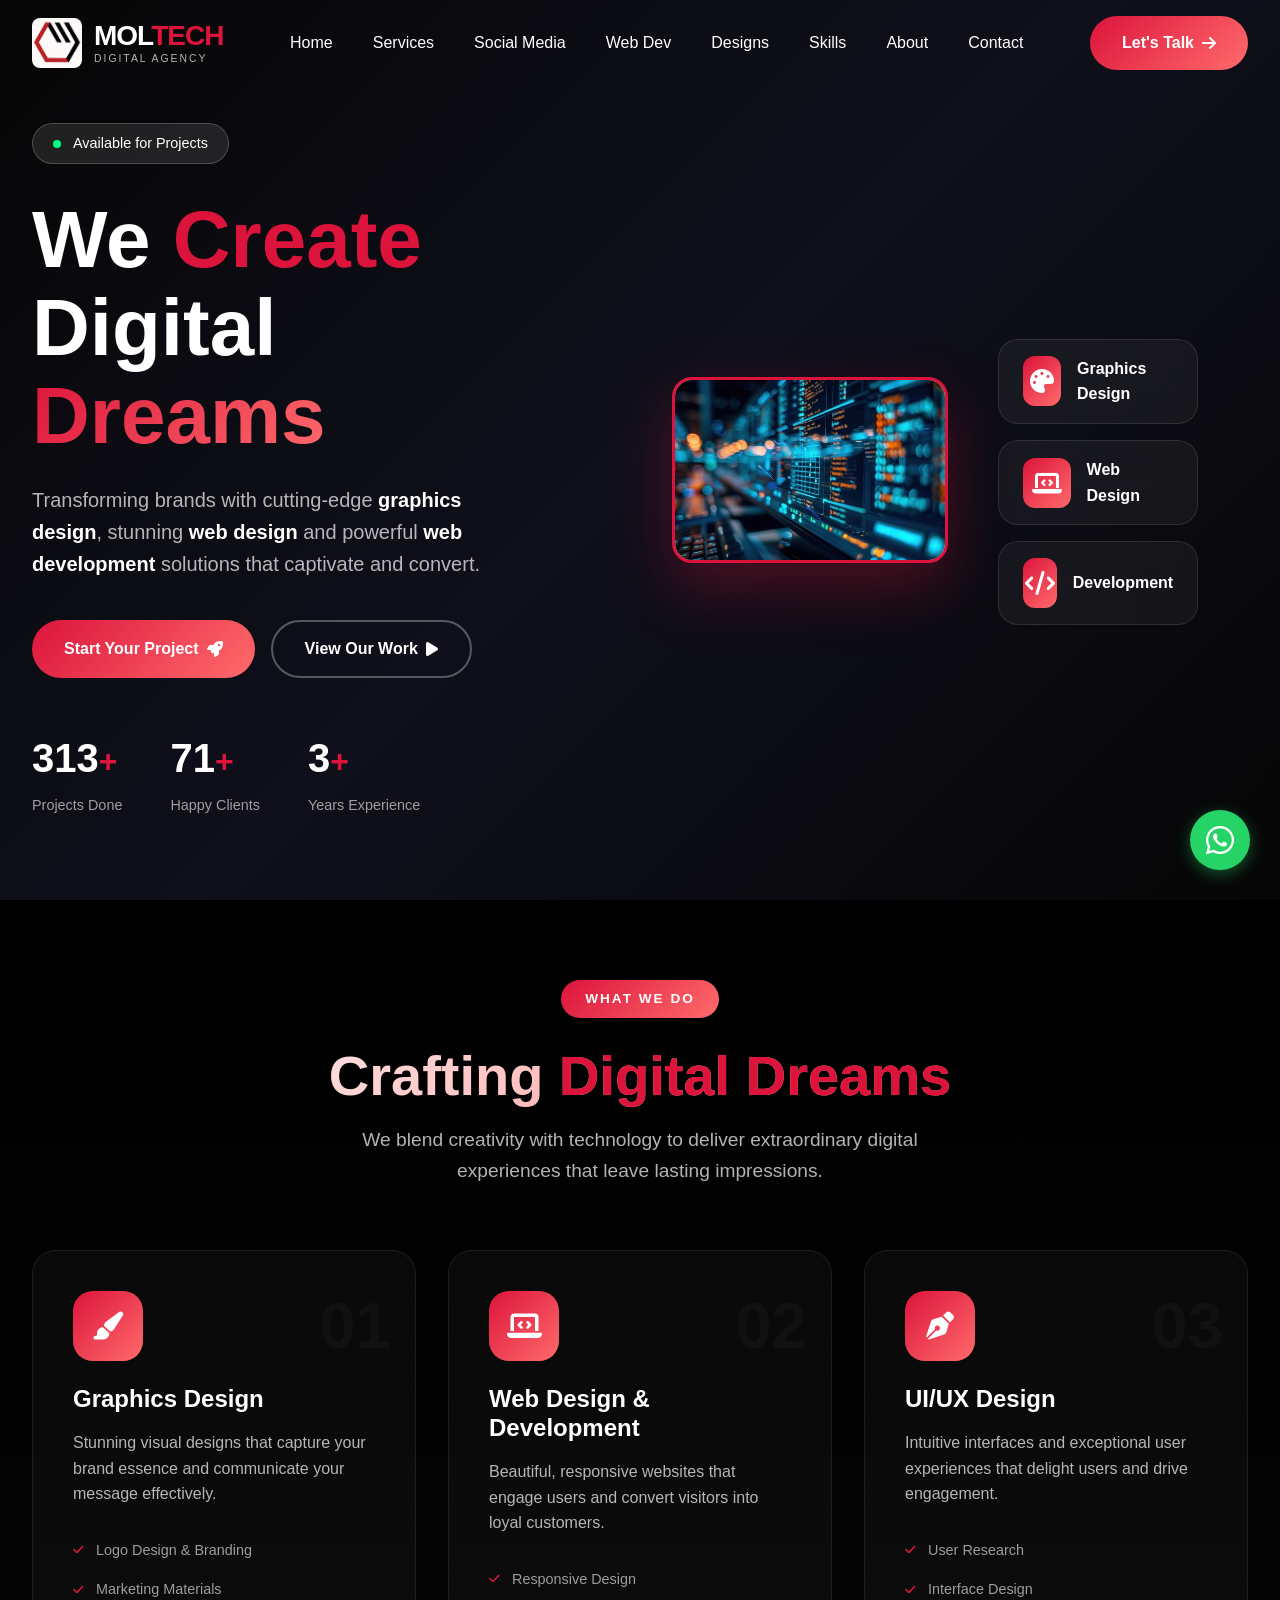
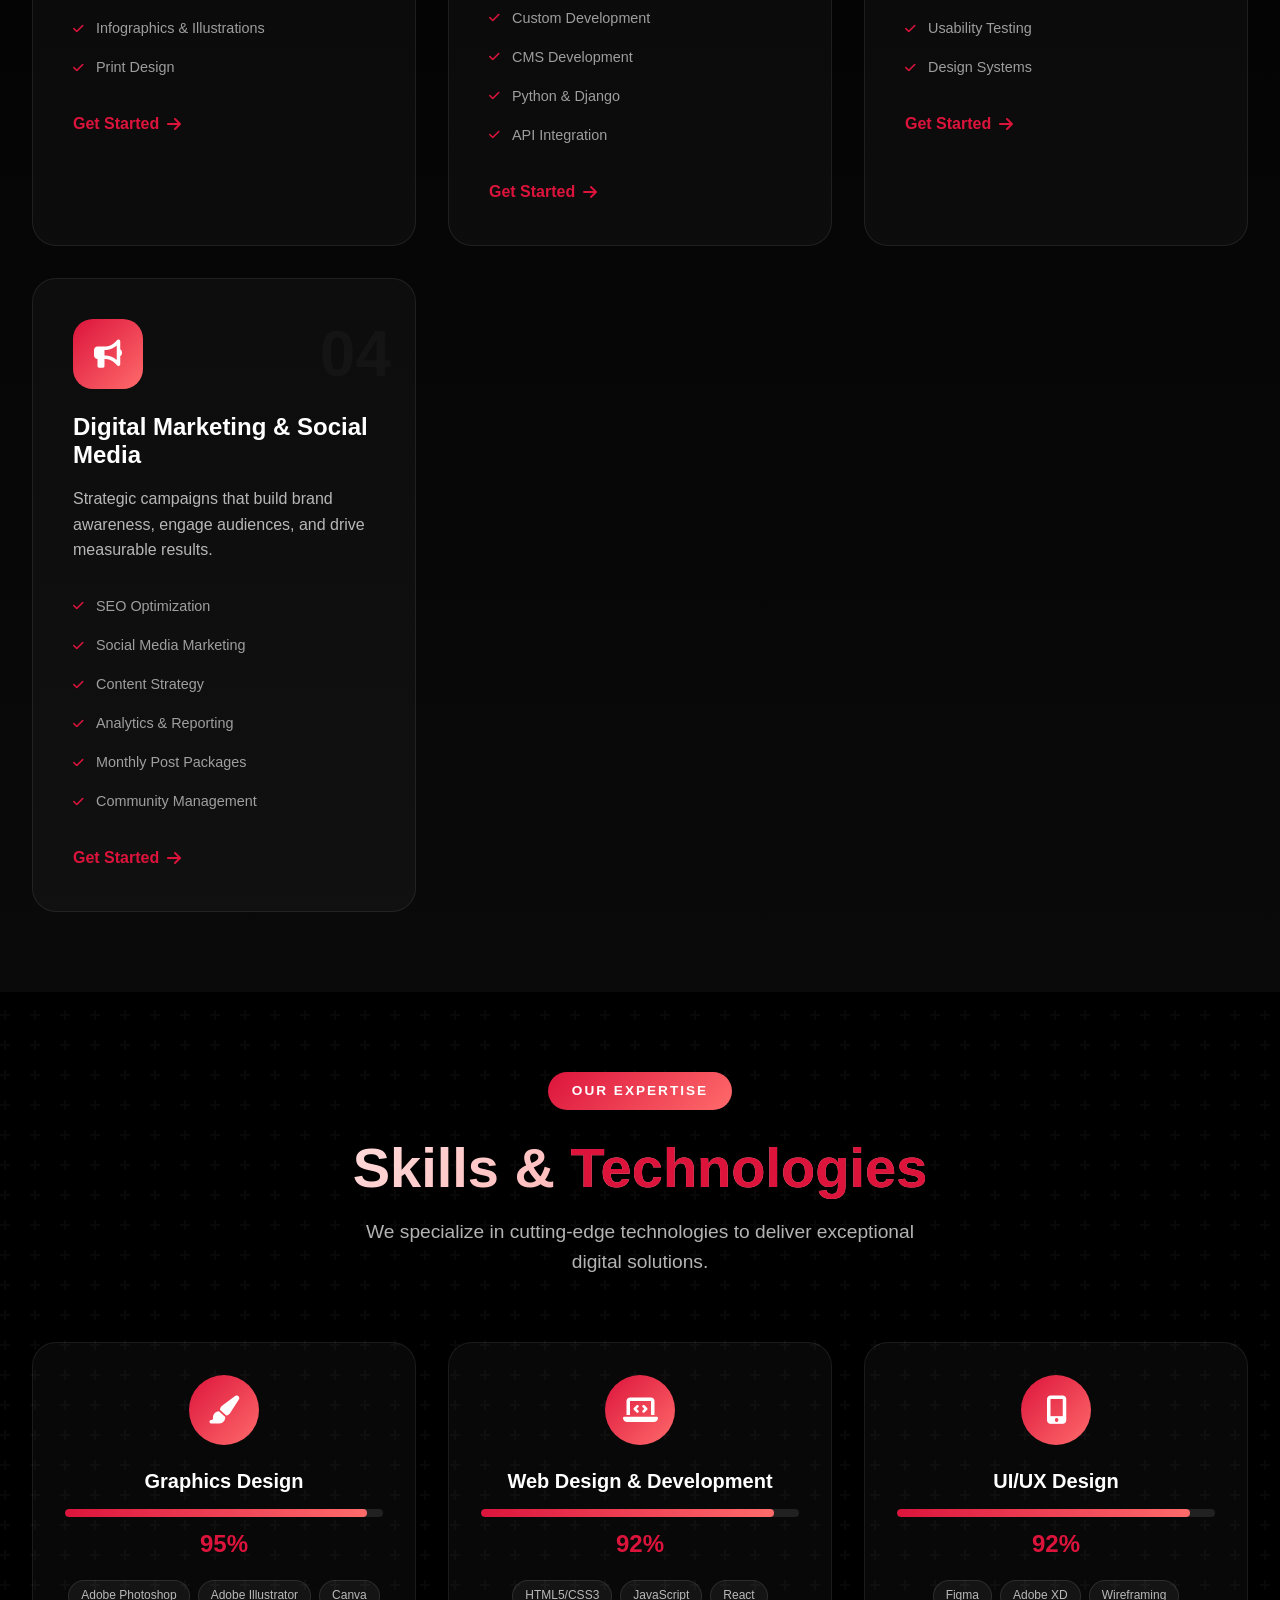
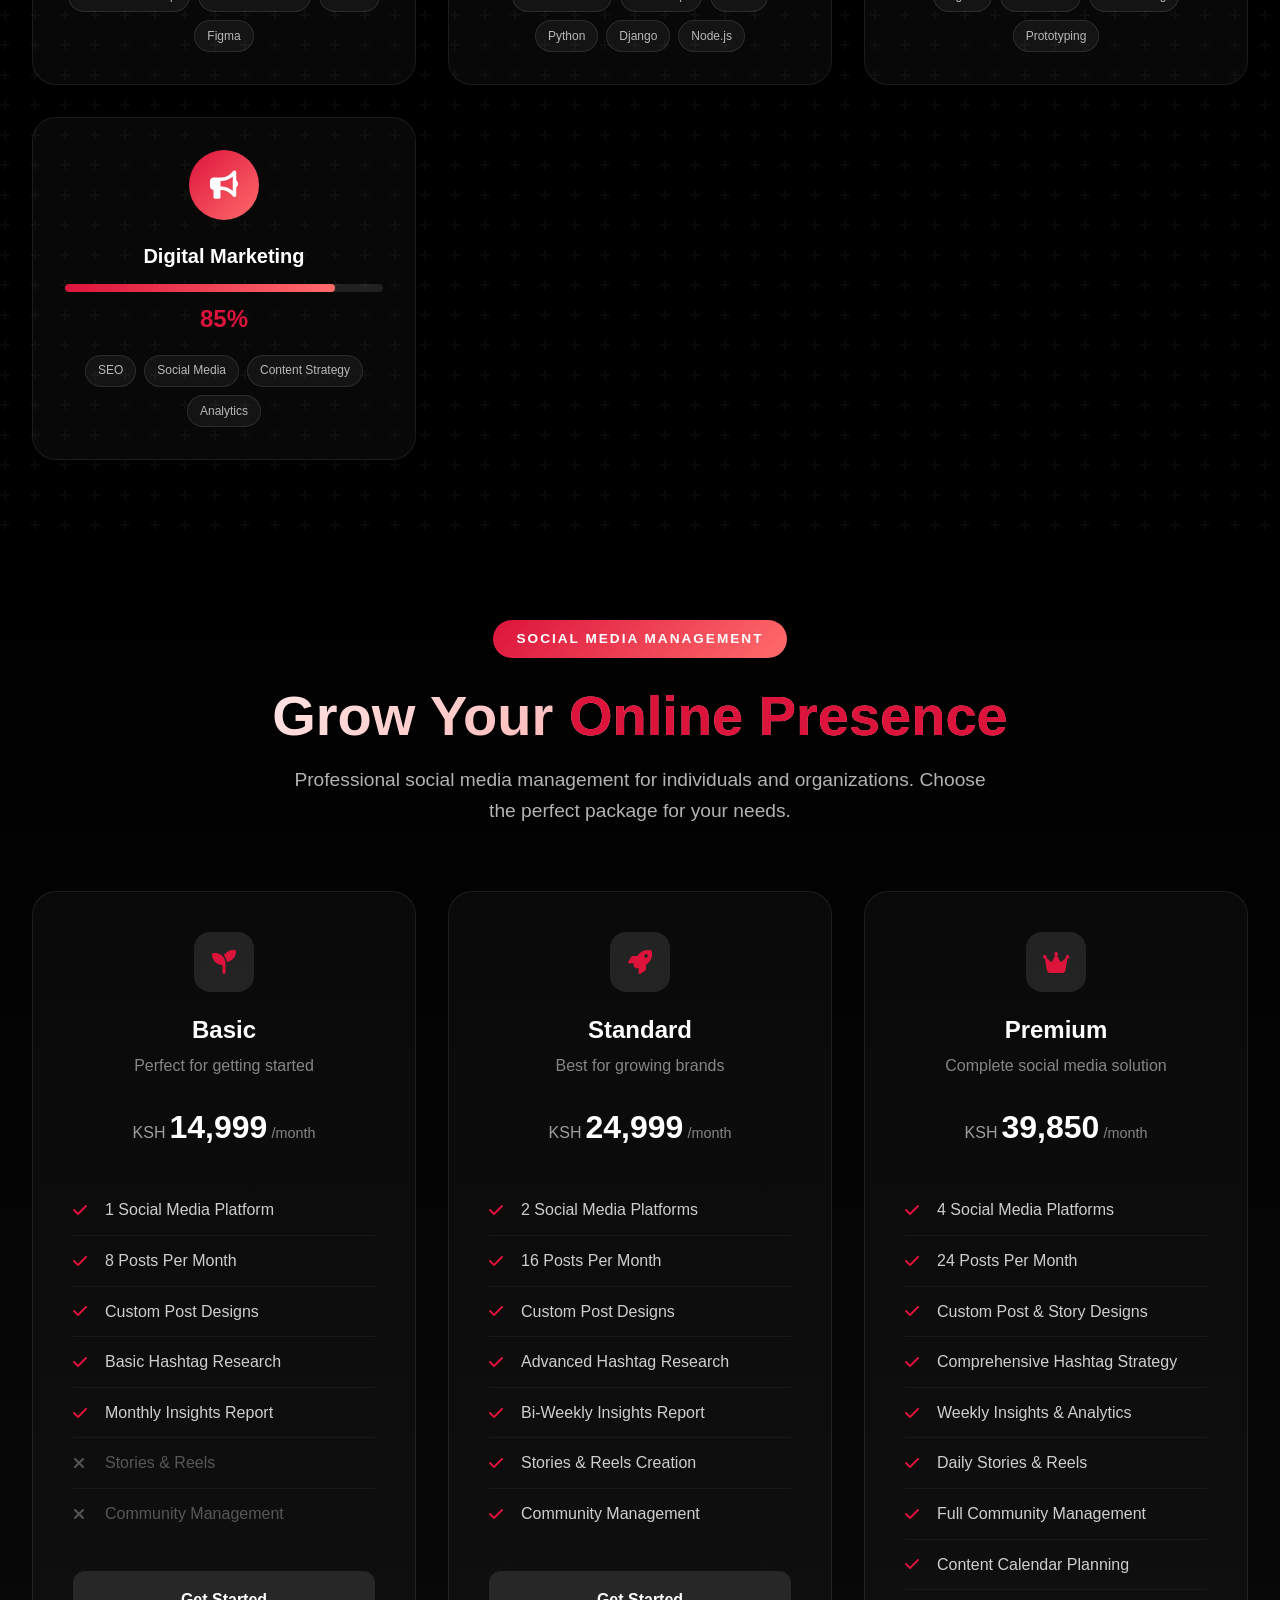
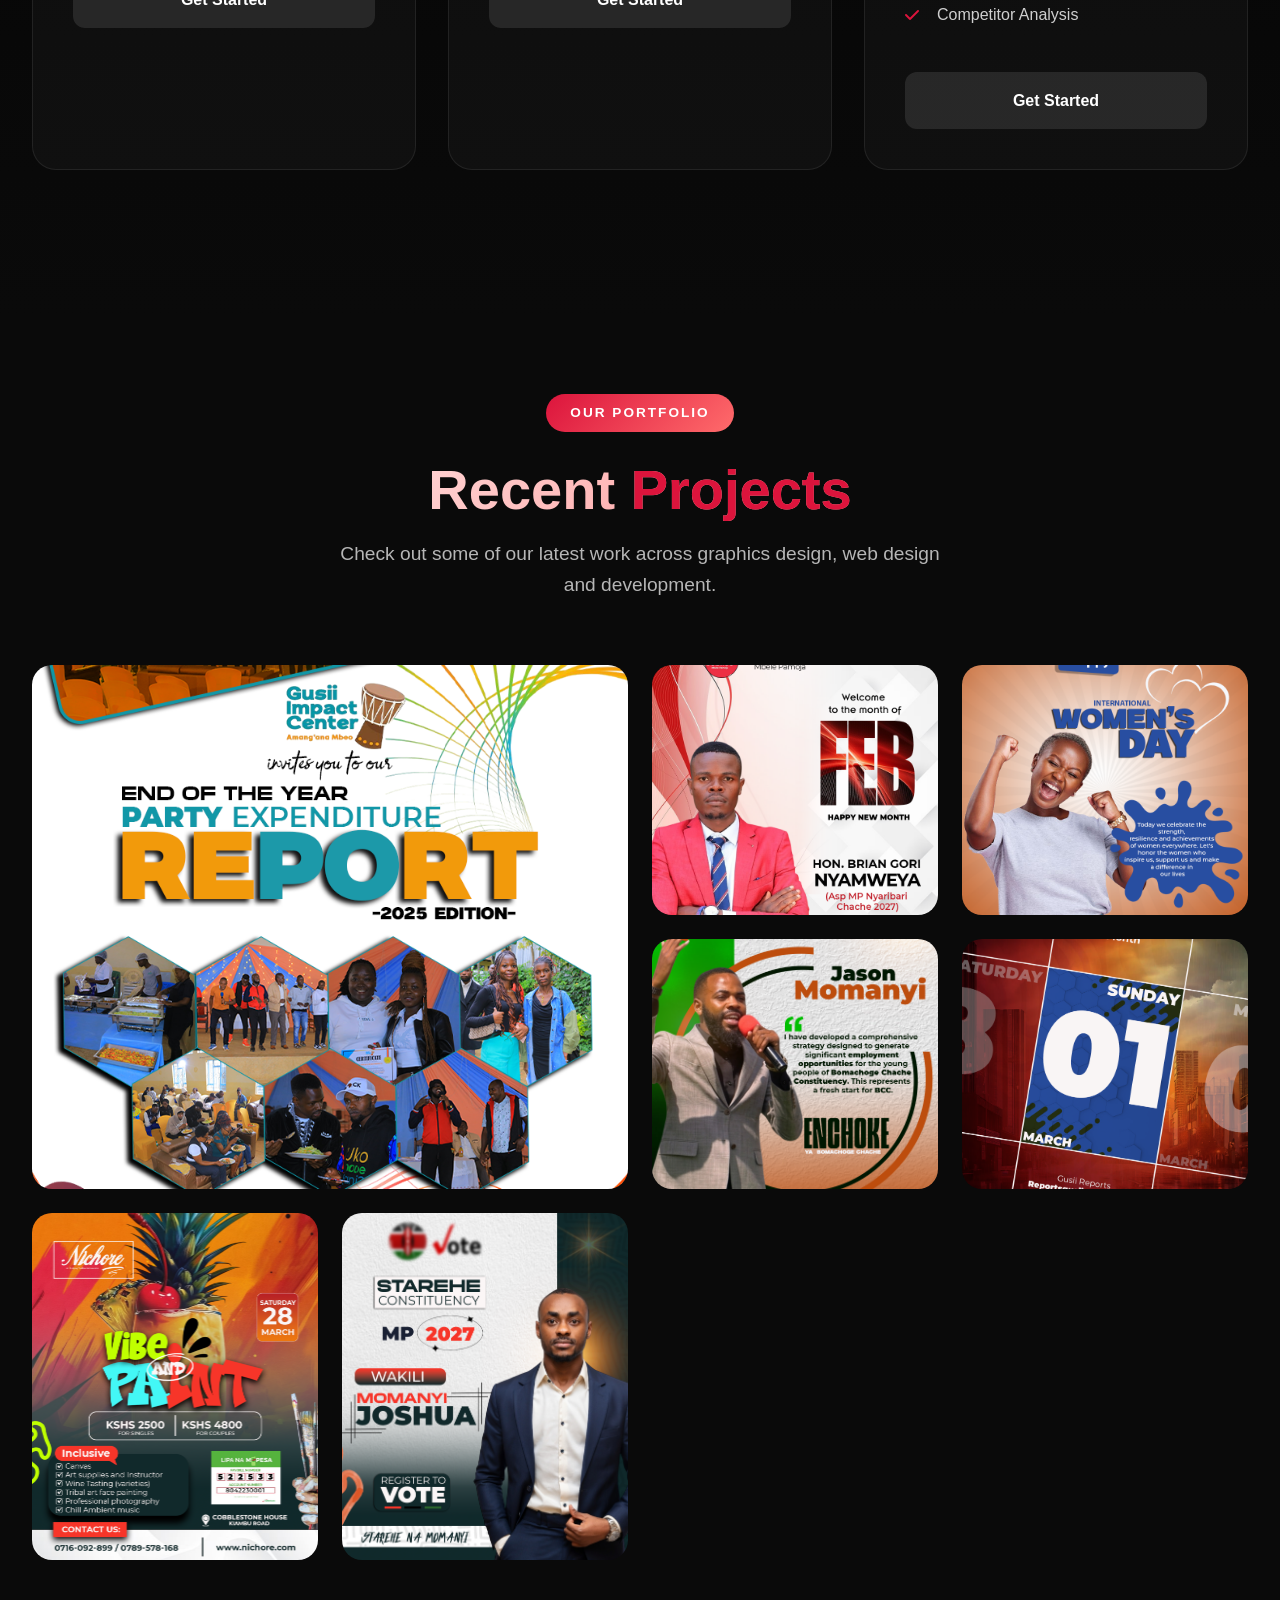
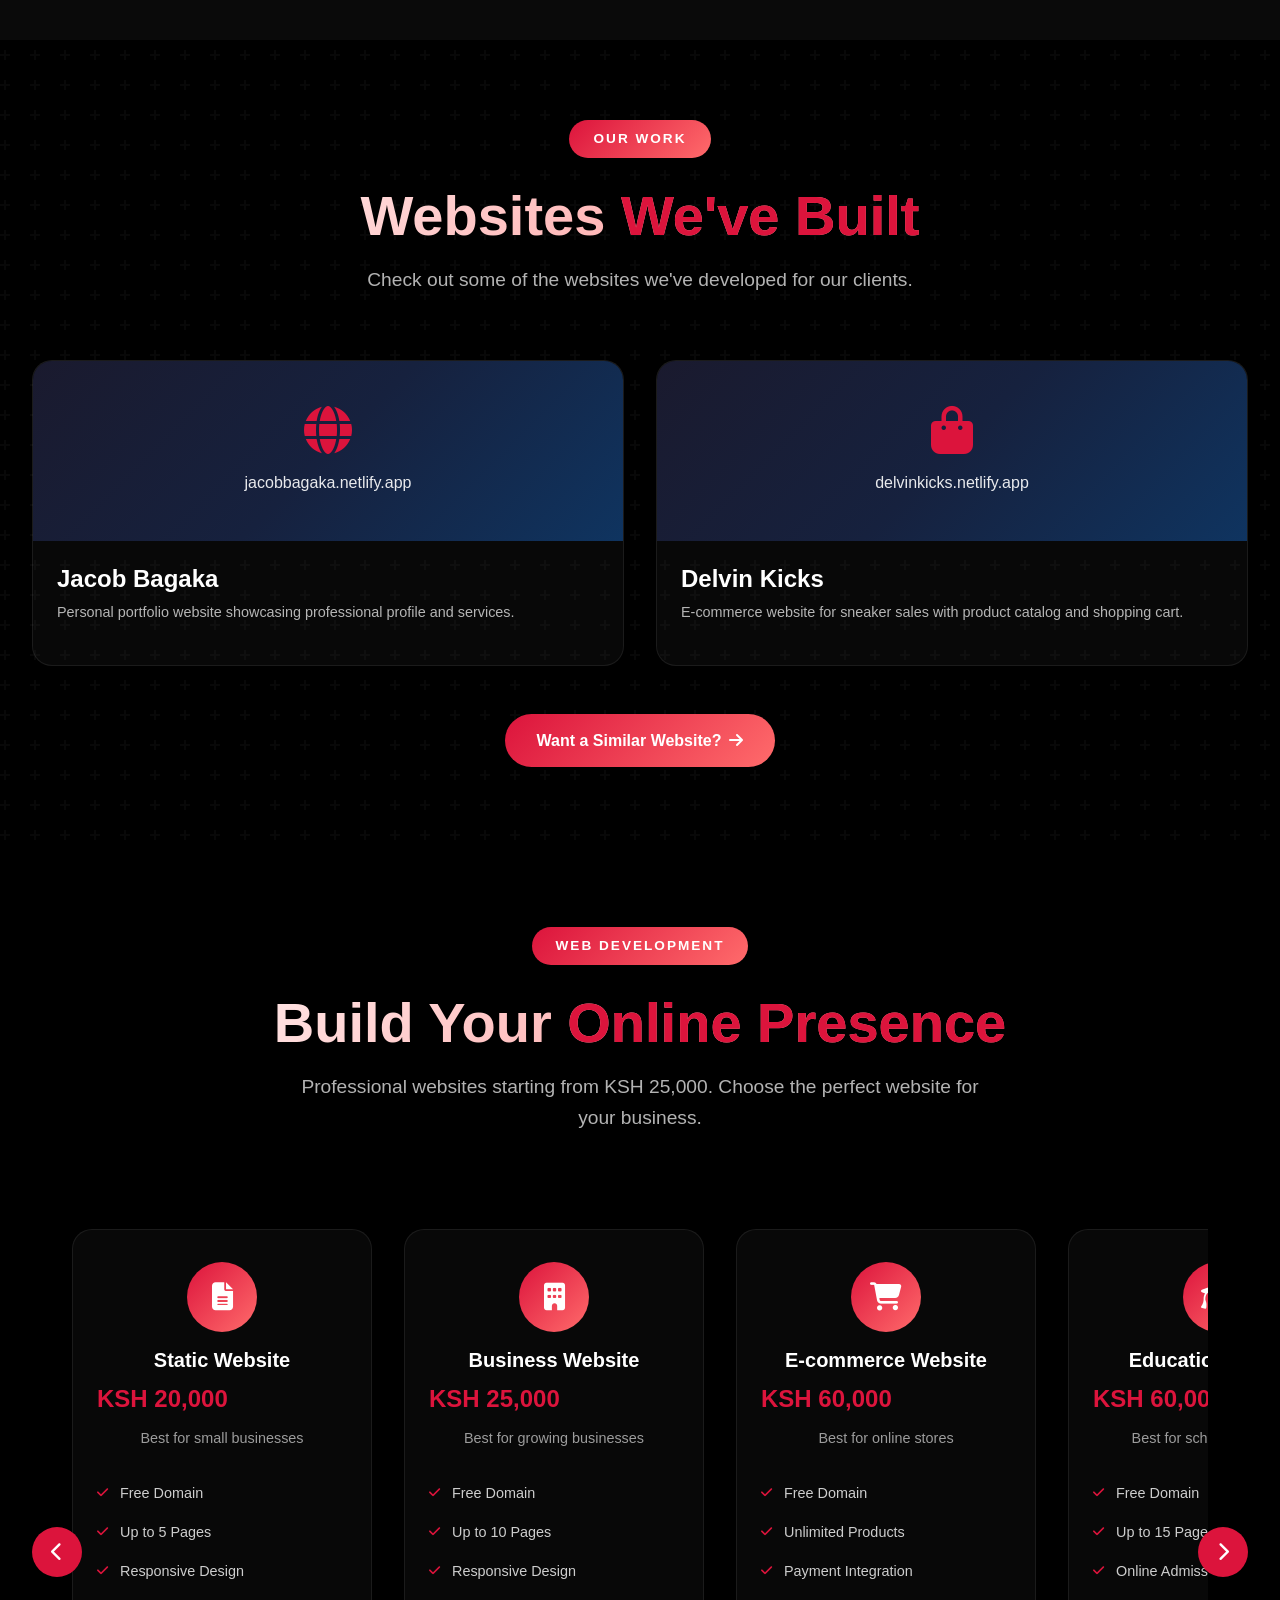
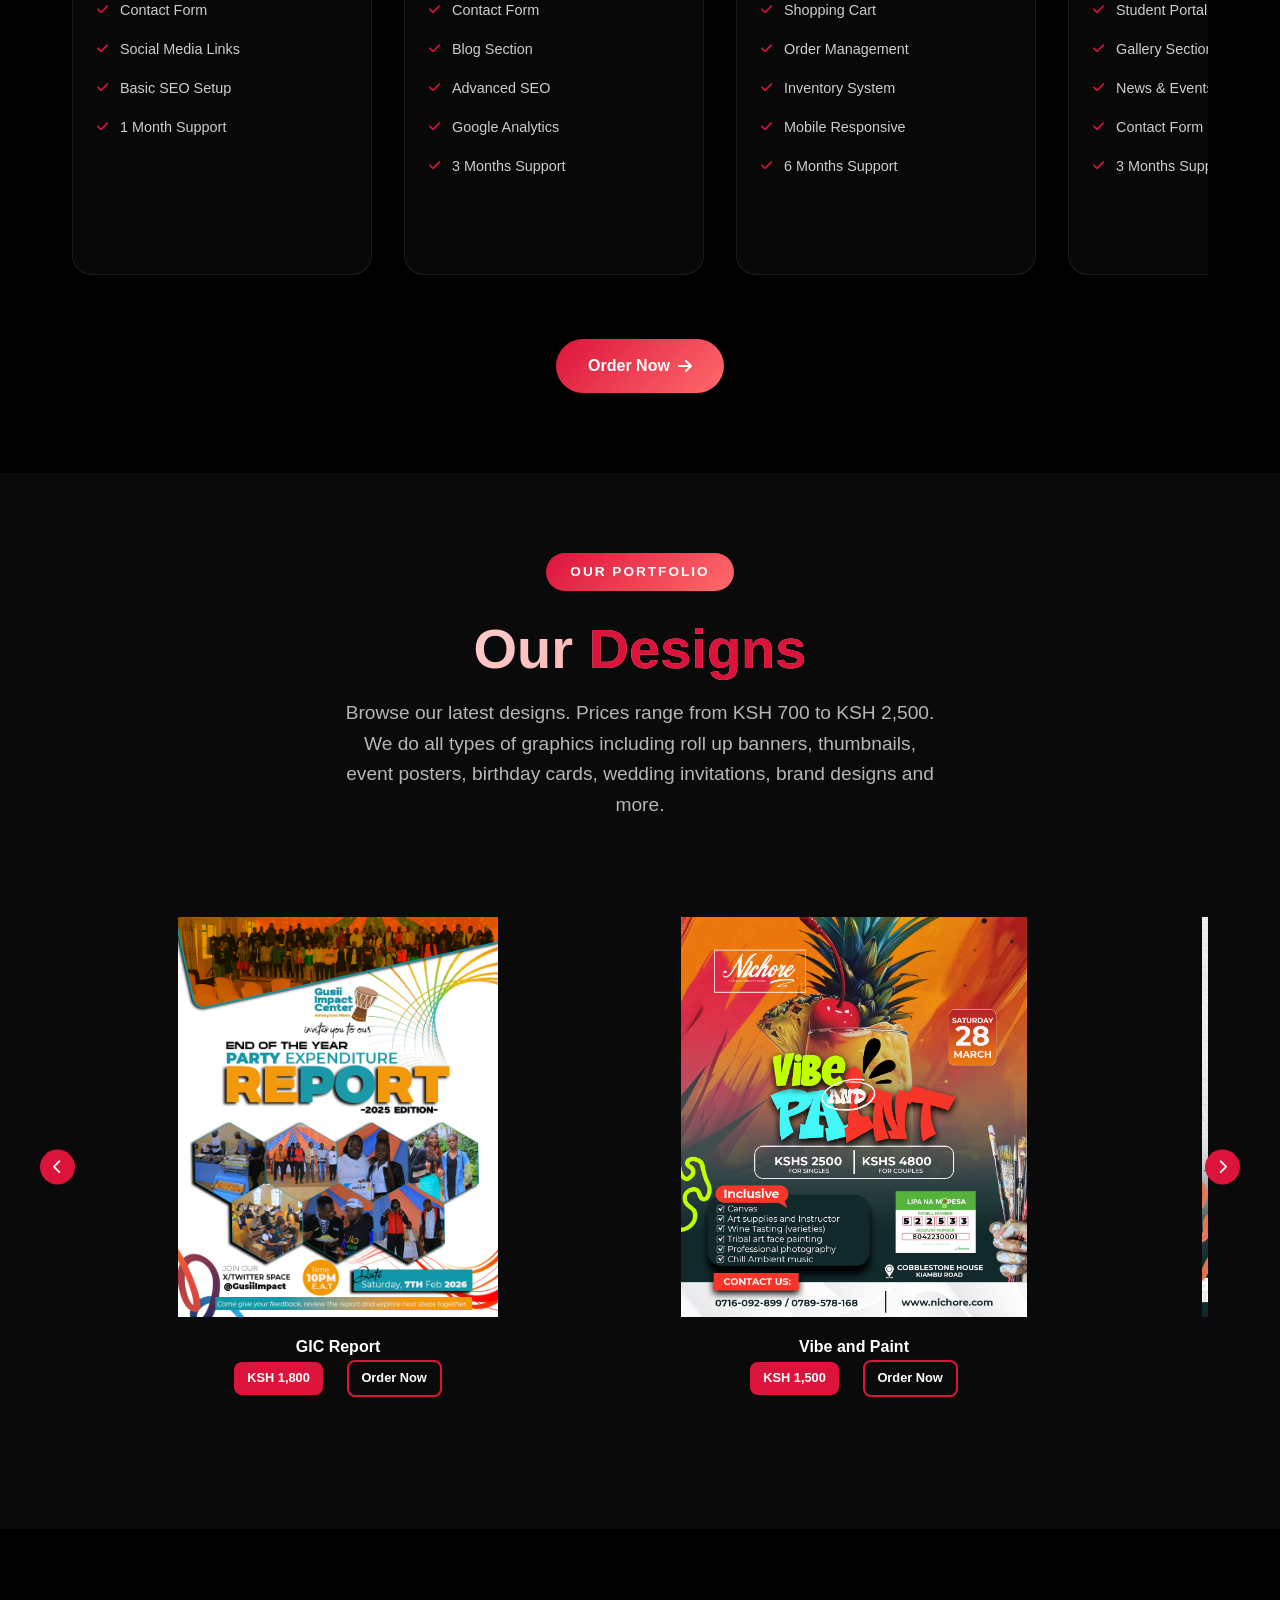
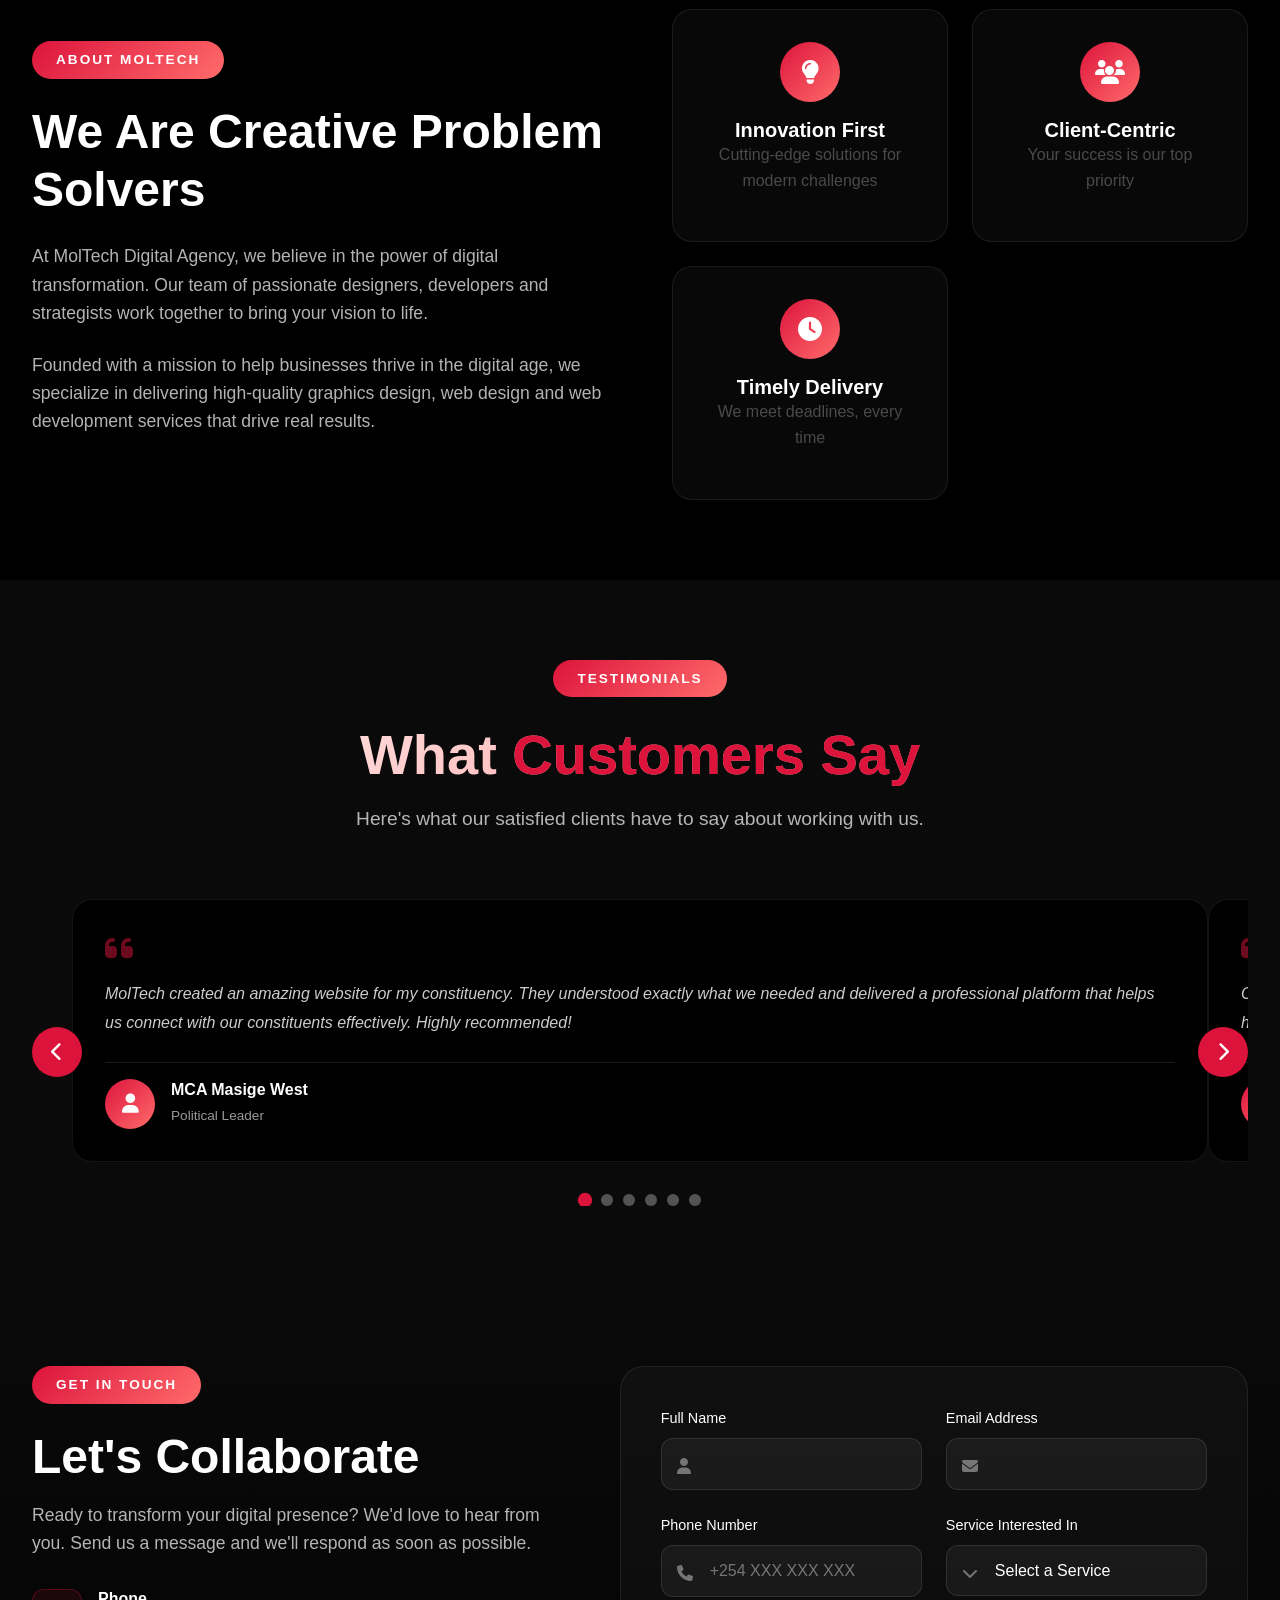
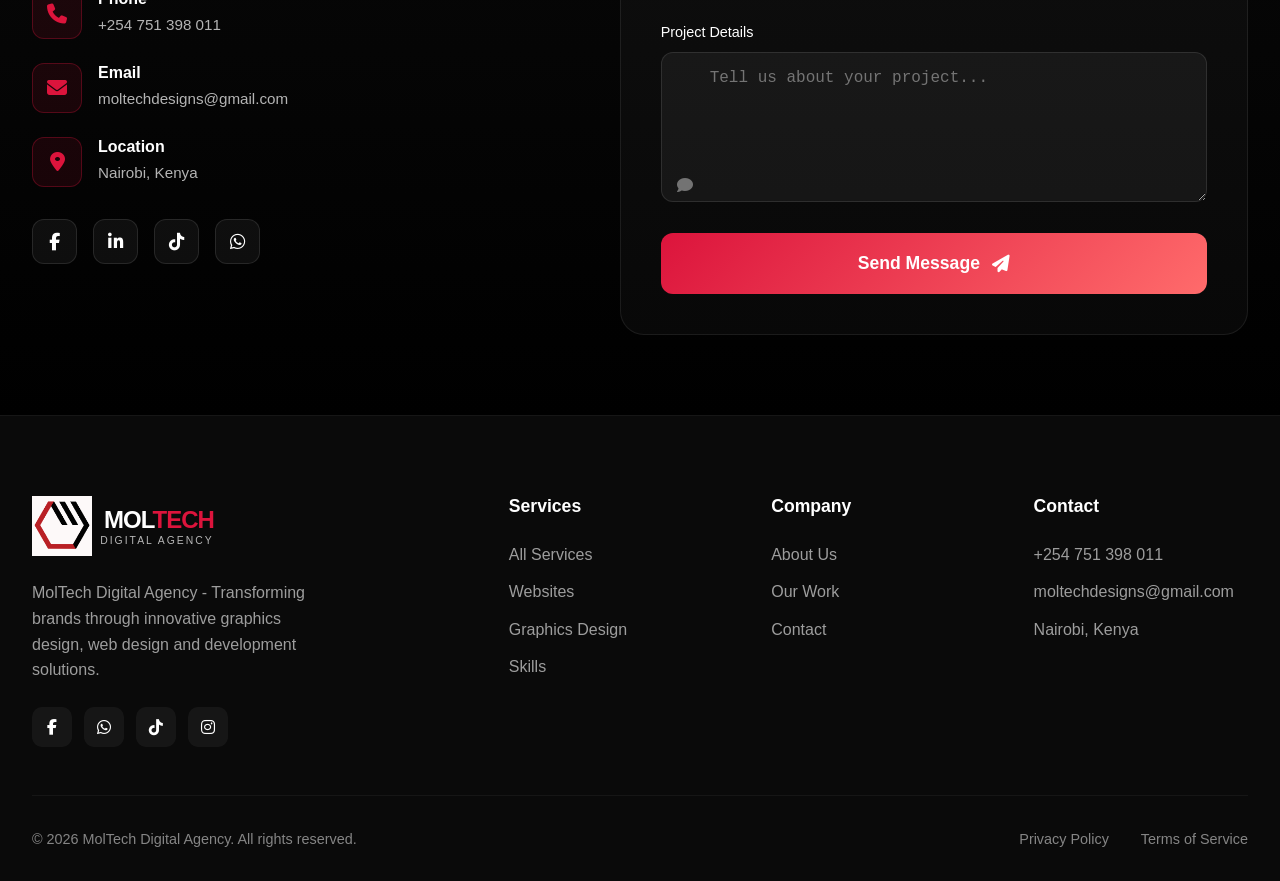
==== index.html @ e6cb6c3a "Add files via upload" ====
<!DOCTYPE html>
<html lang="en">
<head>
    <meta charset="UTF-8">
    <meta name="viewport" content="width=device-width, initial-scale=1.0">
    <meta http-equiv="X-UA-Compatible" content="IE=edge">
    <meta name="format-detection" content="telephone=no">
    <meta name="robots" content="index, follow">
    <meta http-equiv="Content-Security-Policy" content="default-src 'self'; style-src 'self' 'unsafe-inline' https://fonts.googleapis.com https://cdnjs.cloudflare.com; font-src 'self' https://fonts.gstatic.com https://cdnjs.cloudflare.com https://use.fontawesome.com; img-src 'self' data: https://images.unsplash.com; script-src 'self' 'unsafe-inline'">
    <meta name="theme-color" content="#DC143C">
    <title>MolTech Digital Agency | Graphics Design, Web Design & Development</title>
    <meta name="description" content="MolTech - Leading digital agency specializing in graphics design, web design, web development, UI/UX design, and creative solutions.">
    <link rel="stylesheet" href="css/style.css">
    <link rel="preconnect" href="https://fonts.googleapis.com">
    <link rel="preconnect" href="https://fonts.gstatic.com" crossorigin>
    <link href="https://fonts.googleapis.com/css2?family=Outfit:wght@300;400;500;600;700;800;900&family=Space+Grotesk:wght@400;500;600;700&display=swap" rel="stylesheet" media="print" onload="this.media='all'">
    <noscript><link href="https://fonts.googleapis.com/css2?family=Outfit:wght@300;400;500;600;700;800;900&family=Space+Grotesk:wght@400;500;600;700&display=swap" rel="stylesheet"></noscript>
    <link rel="icon" type="image/png" sizes="32x32" href="images/Moltech Logo.png">
    <link rel="icon" type="image/png" sizes="16x16" href="images/Moltech Logo.png">
    <link rel="shortcut icon" href="images/Moltech Logo.png">
    <link rel="stylesheet" href="https://cdnjs.cloudflare.com/ajax/libs/font-awesome/6.4.0/css/all.min.css">
</head>
<body>

    <!-- Header & Navigation -->
    <header id="header">
        <nav class="container">
            <a href="#home" class="logo-container">
                <img src="images/Moltech Logo.png" alt="MolTech Logo" class="logo-img">
                <span class="logo-text-wrapper">
                    <span class="logo-text">MOL<span>tech</span></span>
                    <span class="tagline">Digital agency</span>
                </span>
            </a>
            <ul class="nav-links">
                <li><a href="#home" class="nav-link"><span>Home</span><span class="nav-line"></span></a></li>
                <li><a href="#services" class="nav-link"><span>Services</span><span class="nav-line"></span></a></li>
                <li><a href="#social-media" class="nav-link"><span>Social Media</span><span class="nav-line"></span></a></li>
                <li><a href="#websites" class="nav-link"><span>Web Dev</span><span class="nav-line"></span></a></li>
                <li><a href="#designs" class="nav-link"><span>Designs</span><span class="nav-line"></span></a></li>
                <li><a href="#skills" class="nav-link"><span>Skills</span><span class="nav-line"></span></a></li>
                <li><a href="#about" class="nav-link"><span>About</span><span class="nav-line"></span></a></li>
                <li><a href="#contact" class="nav-link"><span>Contact</span><span class="nav-line"></span></a></li>
            </ul>
            <a href="https://wa.me/254751398011?text=Hello%20Moltech,%20I%20would%20like%20to%20discuss%20a%20project%20with%20you." class="cta-button" target="_blank">
                <span>Let's Talk</span>
                <i class="fas fa-arrow-right"></i>
            </a>
            <button class="mobile-toggle" aria-label="Toggle menu">
                <span></span>
                <span></span>
                <span></span>
            </button>
        </nav>
    </header>

    <!-- Hero Section -->
    <section id="home" class="hero">
        <div class="container">
            <div class="hero-content">
                <div class="hero-text">
                    <div class="hero-badge">
                        <span class="pulse-dot"></span>
                        <span>Available for Projects</span>
                    </div>
                    <h1 class="hero-title">
                        We <span class="highlight">Create</span><br>
                        Digital<br>
                        <span class="gradient-text">Dreams </span>
                    </h1>
                    <p class="hero-description">
                        Transforming brands with cutting-edge <strong>graphics design</strong>, stunning <strong>web design</strong> and powerful <strong>web development</strong> solutions that captivate and convert.
                    </p>
                    <div class="hero-buttons">
                        <a href="#contact" class="cta-button primary">
                            <span>Start Your Project</span>
                            <i class="fas fa-rocket"></i>
                        </a>
                        <a href="#work" class="cta-button secondary">
                            <span>View Our Work</span>
                            <i class="fas fa-play"></i>
                        </a>
                    </div>
                    <div class="hero-stats">
                        <div class="stat-item">
                            <span class="stat-number" data-target="350">0</span><span class="stat-suffix">+</span>
                            <span class="stat-label">Projects Done</span>
                        </div>
                        <div class="stat-item">
                            <span class="stat-number" data-target="80">0</span><span class="stat-suffix">+</span>
                            <span class="stat-label">Happy Clients</span>
                        </div>
                        <div class="stat-item">
                            <span class="stat-number" data-target="4">0</span><span class="stat-suffix">+</span>
                            <span class="stat-label">Years Experience</span>
                        </div>
                    </div>
                </div>
                <div class="hero-visual">
                    <div class="hero-image">
                        <img src="images/data center.jpg" alt="Data Center">
                    </div>
                    <div class="hero-badges">
                        <div class="visual-card card-1">
                            <div class="card-icon"><i class="fas fa-palette"></i></div>
                            <span>Graphics Design</span>
                        </div>
                        <div class="visual-card card-2">
                            <div class="card-icon"><i class="fas fa-laptop-code"></i></div>
                            <span>Web Design</span>
                        </div>
                        <div class="visual-card card-3">
                            <div class="card-icon"><i class="fas fa-code"></i></div>
                            <span>Development</span>
                        </div>
                    </div>
                    <div class="floating-shapes">
                        <div class="float-shape s1"></div>
                        <div class="float-shape s2"></div>
                        <div class="float-shape s3"></div>
                    </div>
                </div>
            </div>
        </div>
        </div>
    </section>

    <!-- Services Section -->
    <section id="services" class="services">
        <div class="container">
            <div class="section-header">
                <span class="section-tag">What We Do</span>
                <h2 class="section-title">Crafting <span class="highlight">Digital Dreams</span></h2>
                <p class="section-subtitle">We blend creativity with technology to deliver extraordinary digital experiences that leave lasting impressions.</p>
            </div>
            <div class="services-grid">
                <div class="service-card" id="graphics-design">
                    <div class="service-glow"></div>
                    <div class="service-icon">
                        <i class="fas fa-paint-brush"></i>
                    </div>
                    <div class="service-number">01</div>
                    <h3>Graphics Design</h3>
                    <p>Stunning visual designs that capture your brand essence and communicate your message effectively.</p>
                    <ul class="service-features">
                        <li><i class="fas fa-check"></i> Logo Design & Branding</li>
                        <li><i class="fas fa-check"></i> Marketing Materials</li>
                        <li><i class="fas fa-check"></i> Infographics & Illustrations</li>
                        <li><i class="fas fa-check"></i> Print Design</li>
                    </ul>
                    <a href="#contact" class="service-link">Get Started <i class="fas fa-arrow-right"></i></a>
                </div>
                <div class="service-card" id="web-design">
                    <div class="service-glow"></div>
                    <div class="service-icon">
                        <i class="fas fa-laptop-code"></i>
                    </div>
                    <div class="service-number">02</div>
                    <h3>Web Design & Development</h3>
                    <p>Beautiful, responsive websites that engage users and convert visitors into loyal customers.</p>
                    <ul class="service-features">
                        <li><i class="fas fa-check"></i> Responsive Design</li>
                        <li><i class="fas fa-check"></i> Custom Development</li>
                        <li><i class="fas fa-check"></i> CMS Development</li>
                        <li><i class="fas fa-check"></i> Python & Django</li>
                        <li><i class="fas fa-check"></i> API Integration</li>
                    </ul>
                    <a href="#contact" class="service-link">Get Started <i class="fas fa-arrow-right"></i></a>
                </div>
                <div class="service-card" id="ui-ux-design">
                    <div class="service-glow"></div>
                    <div class="service-icon">
                        <i class="fas fa-pen-nib"></i>
                    </div>
                    <div class="service-number">03</div>
                    <h3>UI/UX Design</h3>
                    <p>Intuitive interfaces and exceptional user experiences that delight users and drive engagement.</p>
                    <ul class="service-features">
                        <li><i class="fas fa-check"></i> User Research</li>
                        <li><i class="fas fa-check"></i> Interface Design</li>
                        <li><i class="fas fa-check"></i> Usability Testing</li>
                        <li><i class="fas fa-check"></i> Design Systems</li>
                    </ul>
                    <a href="#contact" class="service-link">Get Started <i class="fas fa-arrow-right"></i></a>
                </div>
                <div class="service-card" id="digital-marketing">
                    <div class="service-glow"></div>
                    <div class="service-icon">
                        <i class="fas fa-bullhorn"></i>
                    </div>
                    <div class="service-number">04</div>
                    <h3>Digital Marketing & Social Media</h3>
                    <p>Strategic campaigns that build brand awareness, engage audiences, and drive measurable results.</p>
                    <ul class="service-features">
                        <li><i class="fas fa-check"></i> SEO Optimization</li>
                        <li><i class="fas fa-check"></i> Social Media Marketing</li>
                        <li><i class="fas fa-check"></i> Content Strategy</li>
                        <li><i class="fas fa-check"></i> Analytics & Reporting</li>
                        <li><i class="fas fa-check"></i> Monthly Post Packages</li>
                        <li><i class="fas fa-check"></i> Community Management</li>
                    </ul>
                    <a href="#contact" class="service-link">Get Started <i class="fas fa-arrow-right"></i></a>
                </div>
            </div>
        </div>
    </section>

    <!-- Skills & Expertise Section -->
    <section id="skills" class="skills">
        <div class="container">
            <div class="section-header">
                <span class="section-tag">Our Expertise</span>
                <h2 class="section-title">Skills & <span class="highlight">Technologies</span></h2>
                <p class="section-subtitle">We specialize in cutting-edge technologies to deliver exceptional digital solutions.</p>
            </div>
            <div class="skills-grid">
                <div class="skill-card">
                    <div class="skill-icon">
                        <i class="fas fa-paint-brush"></i>
                    </div>
                    <h3>Graphics Design</h3>
                    <div class="skill-bar">
                        <div class="skill-progress" style="--progress: 95%"></div>
                    </div>
                    <span class="skill-percent">95%</span>
                    <ul class="skill-tools">
                        <li>Adobe Photoshop</li>
                        <li>Adobe Illustrator</li>
                        <li>Canva</li>
                        <li>Figma</li>
                    </ul>
                </div>
                <div class="skill-card">
                    <div class="skill-icon">
                        <i class="fas fa-laptop-code"></i>
                    </div>
                    <h3>Web Design & Development</h3>
                    <div class="skill-bar">
                        <div class="skill-progress" style="--progress: 92%"></div>
                    </div>
                    <span class="skill-percent">92%</span>
                    <ul class="skill-tools">
                        <li>HTML5/CSS3</li>
                        <li>JavaScript</li>
                        <li>React</li>
                        <li>Python</li>
                        <li>Django</li>
                        <li>Node.js</li>
                    </ul>
                </div>
                <div class="skill-card">
                    <div class="skill-icon">
                        <i class="fas fa-mobile-alt"></i>
                    </div>
                    <h3>UI/UX Design</h3>
                    <div class="skill-bar">
                        <div class="skill-progress" style="--progress: 92%"></div>
                    </div>
                    <span class="skill-percent">92%</span>
                    <ul class="skill-tools">
                        <li>Figma</li>
                        <li>Adobe XD</li>
                        <li>Wireframing</li>
                        <li>Prototyping</li>
                    </ul>
                </div>
                <div class="skill-card">
                    <div class="skill-icon">
                        <i class="fas fa-bullhorn"></i>
                    </div>
                    <h3>Digital Marketing</h3>
                    <div class="skill-bar">
                        <div class="skill-progress" style="--progress: 85%"></div>
                    </div>
                    <span class="skill-percent">85%</span>
                    <ul class="skill-tools">
                        <li>SEO</li>
                        <li>Social Media</li>
                        <li>Content Strategy</li>
                        <li>Analytics</li>
                    </ul>
                </div>
            </div>
        </div>
    </section>

    <!-- Social Media Management Section -->
    <section id="social-media" class="social-media">
        <div class="container">
            <div class="section-header">
                <span class="section-tag">Social Media Management</span>
                <h2 class="section-title">Grow Your <span class="highlight">Online Presence</span></h2>
                <p class="section-subtitle">Professional social media management for individuals and organizations. Choose the perfect package for your needs.</p>
            </div>
            <div class="pricing-grid">
                <div class="pricing-card">
                    <div class="pricing-header">
                        <div class="plan-icon"><i class="fas fa-seedling"></i></div>
                        <h3>Basic</h3>
                        <p>Perfect for getting started</p>
                        <div class="price">
                            <span class="currency">KSH</span>
                            <span class="amount">14,999</span>
                            <span class="period">/month</span>
                        </div>
                    </div>
                    <ul class="pricing-features">
                        <li><i class="fas fa-check"></i> 1 Social Media Platform</li>
                        <li><i class="fas fa-check"></i> 8 Posts Per Month</li>
                        <li><i class="fas fa-check"></i> Custom Post Designs</li>
                        <li><i class="fas fa-check"></i> Basic Hashtag Research</li>
                        <li><i class="fas fa-check"></i> Monthly Insights Report</li>
                        <li class="disabled"><i class="fas fa-times"></i> Stories & Reels</li>
                        <li class="disabled"><i class="fas fa-times"></i> Community Management</li>
                    </ul>
                    <a href="#contact" class="pricing-btn">Get Started</a>
                </div>
                <div class="pricing-card">
                    <div class="pricing-header">
                        <div class="plan-icon"><i class="fas fa-rocket"></i></div>
                        <h3>Standard</h3>
                        <p>Best for growing brands</p>
                        <div class="price">
                            <span class="currency">KSH</span>
                            <span class="amount">24,999</span>
                            <span class="period">/month</span>
                        </div>
                    </div>
                    <ul class="pricing-features">
                        <li><i class="fas fa-check"></i> 2 Social Media Platforms</li>
                        <li><i class="fas fa-check"></i> 16 Posts Per Month</li>
                        <li><i class="fas fa-check"></i> Custom Post Designs</li>
                        <li><i class="fas fa-check"></i> Advanced Hashtag Research</li>
                        <li><i class="fas fa-check"></i> Bi-Weekly Insights Report</li>
                        <li><i class="fas fa-check"></i> Stories & Reels Creation</li>
                        <li><i class="fas fa-check"></i> Community Management</li>
                    </ul>
                    <a href="#contact" class="pricing-btn">Get Started</a>
                </div>
                <div class="pricing-card">
                    <div class="pricing-header">
                        <div class="plan-icon"><i class="fas fa-crown"></i></div>
                        <h3>Premium</h3>
                        <p>Complete social media solution</p>
                        <div class="price">
                            <span class="currency">KSH</span>
                            <span class="amount">39,850</span>
                            <span class="period">/month</span>
                        </div>
                    </div>
                    <ul class="pricing-features">
                        <li><i class="fas fa-check"></i> 4 Social Media Platforms</li>
                        <li><i class="fas fa-check"></i> 24 Posts Per Month</li>
                        <li><i class="fas fa-check"></i> Custom Post & Story Designs</li>
                        <li><i class="fas fa-check"></i> Comprehensive Hashtag Strategy</li>
                        <li><i class="fas fa-check"></i> Weekly Insights & Analytics</li>
                        <li><i class="fas fa-check"></i> Daily Stories & Reels</li>
                        <li><i class="fas fa-check"></i> Full Community Management</li>
                        <li><i class="fas fa-check"></i> Content Calendar Planning</li>
                        <li><i class="fas fa-check"></i> Competitor Analysis</li>
                    </ul>
                    <a href="#contact" class="pricing-btn">Get Started</a>
                </div>
            </div>
        </div>
    </section>

    <!-- Work Section -->
    <section id="work" class="work">
        <div class="container">
            <div class="section-header">
                <span class="section-tag">Our Portfolio</span>
                <h2 class="section-title">Recent <span class="highlight">Projects</span></h2>
                <p class="section-subtitle">Check out some of our latest work across graphics design, web design and development.</p>
            </div>
            <div class="work-grid">
                <div class="work-item work-large">
                    <div class="work-image">
                        <img src="images/GIC Report.png" alt="GIC Report Design">
                        <div class="work-overlay">
                            <div class="work-category">Graphics Design</div>
                            <h4>GIC Report</h4>
                            <p>Professional report design for GIC</p>
                        </div>
                    </div>
                </div>
                <div class="work-item">
                    <div class="work-image">
                        <img src="images/ensari mache.png" alt="Ensari Mache Design">
                        <div class="work-overlay">
                            <div class="work-category">Graphics Design</div>
                            <h4>Ensari Mache</h4>
                            <p>Custom graphics design</p>
                        </div>
                    </div>
                </div>
                <div class="work-item">
                    <div class="work-image">
                        <img src="images/International Women's Day.png" alt="International Women's Day Design">
                        <div class="work-overlay">
                            <div class="work-category">Graphics Design</div>
                            <h4>International Women's Day</h4>
                            <p>Women's Day celebration design</p>
                        </div>
                    </div>
                </div>
                <div class="work-item">
                    <div class="work-image">
                        <img src="images/Aspiring Leader, Politician.png" alt="Aspiring Leader Design">
                        <div class="work-overlay">
                            <div class="work-category">Graphics Design</div>
                            <h4>Aspiring Leader</h4>
                            <p>Political leadership campaign design</p>
                        </div>
                    </div>
                </div>
                <div class="work-item">
                    <div class="work-image">
                        <img src="images/Social Media Flyer.png" alt="Social Media Flyer Design">
                        <div class="work-overlay">
                            <div class="work-category">Graphics Design</div>
                            <h4>Social Media Flyer</h4>
                            <p>Custom social media design</p>
                        </div>
                    </div>
                </div>
                <div class="work-item">
                    <div class="work-image">
                        <img src="images/Vibe and Paint.png" alt="Vibe and Paint Design">
                        <div class="work-overlay">
                            <div class="work-category">Graphics Design</div>
                            <h4>Vibe and Paint</h4>
                            <p>Art event design</p>
                        </div>
                    </div>
                </div>
                <div class="work-item">
                    <div class="work-image">
                        <img src="images/Aspiring leader.png" alt="Aspiring Leader Design">
                        <div class="work-overlay">
                            <div class="work-category">Graphics Design</div>
                            <h4>Aspiring Leader</h4>
                            <p>Leadership campaign design</p>
                        </div>
                    </div>
                </div>
            </div>
        </div>
    </section>

    <!-- Our Websites Section -->
    <section id="websites" class="websites">
        <div class="container">
            <div class="section-header">
                <span class="section-tag">Our Work</span>
                <h2 class="section-title">Websites <span class="highlight">We've Built</span></h2>
                <p class="section-subtitle">Check out some of the websites we've developed for our clients.</p>
            </div>
            <div class="websites-grid">
                <div class="website-preview-card">
                    <a href="https://jacobbagaka.netlify.app/" target="_blank" class="website-link">
                        <div class="website-preview-image">
                            <div class="website-preview-content">
                                <i class="fas fa-globe"></i>
                                <span>jacobbagaka.netlify.app</span>
                            </div>
                        </div>
                        <div class="website-preview-info">
                            <h3>Jacob Bagaka</h3>
                            <p>Personal portfolio website showcasing professional profile and services.</p>
                        </div>
                    </a>
                </div>
                <div class="website-preview-card">
                    <a href="https://delvinkicks.netlify.app/" target="_blank" class="website-link">
                        <div class="website-preview-image">
                            <div class="website-preview-content">
                                <i class="fas fa-shopping-bag"></i>
                                <span>delvinkicks.netlify.app</span>
                            </div>
                        </div>
                        <div class="website-preview-info">
                            <h3>Delvin Kicks</h3>
                            <p>E-commerce website for sneaker sales with product catalog and shopping cart.</p>
                        </div>
                    </a>
                </div>
            </div>
            <div class="websites-cta">
                <a href="#contact" class="cta-button primary">
                    <span>Want a Similar Website?</span>
                    <i class="fas fa-arrow-right"></i>
                </a>
            </div>
        </div>
    </section>

    <!-- Web Development Services Section -->
    <section id="web-development" class="web-development">
        <div class="container">
            <div class="section-header">
                <span class="section-tag">Web Development</span>
                <h2 class="section-title">Build Your <span class="highlight">Online Presence</span></h2>
                <p class="section-subtitle">Professional websites starting from KSH 25,000. Choose the perfect website for your business.</p>
            </div>
            <div class="carousel-container">
                <button class="carousel-btn prev-btn-web"><i class="fas fa-chevron-left"></i></button>
                <div class="website-carousel">
                    <div class="website-card">
                        <div class="website-icon"><i class="fas fa-file-alt"></i></div>
                        <h3>Static Website</h3>
                        <div class="website-price-row">
                            <div class="website-price">KSH 20,000</div>
                        </div>
                        <p class="website-tag">Best for small businesses</p>
                        <ul class="website-features">
                            <li><i class="fas fa-check"></i> Free Domain</li>
                            <li><i class="fas fa-check"></i> Up to 5 Pages</li>
                            <li><i class="fas fa-check"></i> Responsive Design</li>
                            <li><i class="fas fa-check"></i> Contact Form</li>
                            <li><i class="fas fa-check"></i> Social Media Links</li>
                            <li><i class="fas fa-check"></i> Basic SEO Setup</li>
                            <li><i class="fas fa-check"></i> 1 Month Support</li>
                        </ul>
                    </div>
                    <div class="website-card">
                        <div class="website-icon"><i class="fas fa-building"></i></div>
                        <h3>Business Website</h3>
                        <div class="website-price-row">
                            <div class="website-price">KSH 25,000</div>
                        </div>
                        <p class="website-tag">Best for growing businesses</p>
                        <ul class="website-features">
                            <li><i class="fas fa-check"></i> Free Domain</li>
                            <li><i class="fas fa-check"></i> Up to 10 Pages</li>
                            <li><i class="fas fa-check"></i> Responsive Design</li>
                            <li><i class="fas fa-check"></i> Contact Form</li>
                            <li><i class="fas fa-check"></i> Blog Section</li>
                            <li><i class="fas fa-check"></i> Advanced SEO</li>
                            <li><i class="fas fa-check"></i> Google Analytics</li>
                            <li><i class="fas fa-check"></i> 3 Months Support</li>
                        </ul>
                    </div>
                    <div class="website-card">
                        <div class="website-icon"><i class="fas fa-shopping-cart"></i></div>
                        <h3>E-commerce Website</h3>
                        <div class="website-price-row">
                            <div class="website-price">KSH 60,000</div>
                        </div>
                        <p class="website-tag">Best for online stores</p>
                        <ul class="website-features">
                            <li><i class="fas fa-check"></i> Free Domain</li>
                            <li><i class="fas fa-check"></i> Unlimited Products</li>
                            <li><i class="fas fa-check"></i> Payment Integration</li>
                            <li><i class="fas fa-check"></i> Shopping Cart</li>
                            <li><i class="fas fa-check"></i> Order Management</li>
                            <li><i class="fas fa-check"></i> Inventory System</li>
                            <li><i class="fas fa-check"></i> Mobile Responsive</li>
                            <li><i class="fas fa-check"></i> 6 Months Support</li>
                        </ul>
                    </div>
                    <div class="website-card">
                        <div class="website-icon"><i class="fas fa-graduation-cap"></i></div>
                        <h3>Education Website</h3>
                        <div class="website-price-row">
                            <div class="website-price">KSH 60,000</div>
                        </div>
                        <p class="website-tag">Best for schools & colleges</p>
                        <ul class="website-features">
                            <li><i class="fas fa-check"></i> Free Domain</li>
                            <li><i class="fas fa-check"></i> Up to 15 Pages</li>
                            <li><i class="fas fa-check"></i> Online Admissions</li>
                            <li><i class="fas fa-check"></i> Student Portal</li>
                            <li><i class="fas fa-check"></i> Gallery Section</li>
                            <li><i class="fas fa-check"></i> News & Events</li>
                            <li><i class="fas fa-check"></i> Contact Form</li>
                            <li><i class="fas fa-check"></i> 3 Months Support</li>
                        </ul>
                    </div>
                    <div class="website-card">
                        <div class="website-icon"><i class="fas fa-hotel"></i></div>
                        <h3>Hotel & Restaurant</h3>
                        <div class="website-price-row">
                            <div class="website-price">KSH 28,000</div>
                        </div>
                        <p class="website-tag">Best for hospitality</p>
                        <ul class="website-features">
                            <li><i class="fas fa-check"></i> Free Domain</li>
                            <li><i class="fas fa-check"></i> Room/Menu Display</li>
                            <li><i class="fas fa-check"></i> Online Booking</li>
                            <li><i class="fas fa-check"></i> Photo Gallery</li>
                            <li><i class="fas fa-check"></i> Reviews Section</li>
                            <li><i class="fas fa-check"></i> Contact Form</li>
                            <li><i class="fas fa-check"></i> Responsive Design</li>
                            <li><i class="fas fa-check"></i> 3 Months Support</li>
                        </ul>
                    </div>
                    <div class="website-card">
                        <div class="website-icon"><i class="fas fa-newspaper"></i></div>
                        <h3>News & Blog Website</h3>
                        <div class="website-price-row">
                            <div class="website-price">KSH 30,000</div>
                        </div>
                        <p class="website-tag">Best for content creators</p>
                        <ul class="website-features">
                            <li><i class="fas fa-check"></i> Free Domain</li>
                            <li><i class="fas fa-check"></i> Unlimited Articles</li>
                            <li><i class="fas fa-check"></i> Category System</li>
                            <li><i class="fas fa-check"></i> Newsletter Signup</li>
                            <li><i class="fas fa-check"></i> Social Sharing</li>
                            <li><i class="fas fa-check"></i> Comment System</li>
                            <li><i class="fas fa-check"></i> SEO Optimized</li>
                            <li><i class="fas fa-check"></i> 3 Months Support</li>
                        </ul>
                    </div>
                    <div class="website-card">
                        <div class="website-icon"><i class="fas fa-user-tie"></i></div>
                        <h3>Portfolio Website</h3>
                        <div class="website-price-row">
                            <div class="website-price">KSH 20,000</div>
                        </div>
                        <p class="website-tag">Showcase your professional brand</p>
                        <ul class="website-features">
                            <li><i class="fas fa-check"></i> Free Domain</li>
                            <li><i class="fas fa-check"></i> Personal Portfolio</li>
                            <li><i class="fas fa-check"></i> Resume/CV Section</li>
                            <li><i class="fas fa-check"></i> Project Showcase</li>
                            <li><i class="fas fa-check"></i> Contact Form</li>
                            <li><i class="fas fa-check"></i> Social Media Links</li>
                            <li><i class="fas fa-check"></i> Responsive Design</li>
                            <li><i class="fas fa-check"></i> 1 Month Support</li>
                        </ul>
                    </div>
                    <div class="website-card">
                        <div class="website-icon"><i class="fas fa-home"></i></div>
                        <h3>Real Estate Website</h3>
                        <div class="website-price-row">
                            <div class="website-price">KSH 45,000</div>
                        </div>
                        <p class="website-tag">Property listings and agent profiles</p>
                        <ul class="website-features">
                            <li><i class="fas fa-check"></i> Free Domain</li>
                            <li><i class="fas fa-check"></i> Property Listings</li>
                            <li><i class="fas fa-check"></i> Advanced Search</li>
                            <li><i class="fas fa-check"></i> Agent Profiles</li>
                            <li><i class="fas fa-check"></i> Photo Gallery</li>
                            <li><i class="fas fa-check"></i> Contact Forms</li>
                            <li><i class="fas fa-check"></i> Google Maps Integration</li>
                            <li><i class="fas fa-check"></i> 3 Months Support</li>
                        </ul>
                    </div>
                    <div class="website-card">
                        <div class="website-icon"><i class="fas fa-hospital"></i></div>
                        <h3>Medical/Healthcare Website</h3>
                        <div class="website-price-row">
                            <div class="website-price">KSH 40,000</div>
                        </div>
                        <p class="website-tag">For clinics, hospitals & doctors</p>
                        <ul class="website-features">
                            <li><i class="fas fa-check"></i> Free Domain</li>
                            <li><i class="fas fa-check"></i> Doctor Profiles</li>
                            <li><i class="fas fa-check"></i> Appointment Booking</li>
                            <li><i class="fas fa-check"></i> Services Overview</li>
                            <li><i class="fas fa-check"></i> Patient Testimonials</li>
                            <li><i class="fas fa-check"></i> Contact Information</li>
                            <li><i class="fas fa-check"></i> Emergency Contacts</li>
                            <li><i class="fas fa-check"></i> 3 Months Support</li>
                        </ul>
                    </div>
                    <div class="website-card">
                        <div class="website-icon"><i class="fas fa-plane"></i></div>
                        <h3>Tour & Traveling Website</h3>
                        <div class="website-price-row">
                            <div class="website-price">KSH 45,000</div>
                        </div>
                        <p class="website-tag">For travel agencies & tour operators</p>
                        <ul class="website-features">
                            <li><i class="fas fa-check"></i> Free Domain</li>
                            <li><i class="fas fa-check"></i> Tour Packages Listing</li>
                            <li><i class="fas fa-check"></i> Online Booking System</li>
                            <li><i class="fas fa-check"></i> Destination Gallery</li>
                            <li><i class="fas fa-check"></i> Travel Blog</li>
                            <li><i class="fas fa-check"></i> Customer Reviews</li>
                            <li><i class="fas fa-check"></i> Inquiry Forms</li>
                            <li><i class="fas fa-check"></i> 3 Months Support</li>
                        </ul>
                    </div>
                    <div class="website-card">
                        <div class="website-icon"><i class="fas fa-sync-alt"></i></div>
                        <h3>Website Redesign</h3>
                        <div class="website-price-row">
                            <div class="website-price">KSH 20,000</div>
                        </div>
                        <p class="website-tag">Refresh your existing website</p>
                        <ul class="website-features">
                            <li><i class="fas fa-check"></i> Free Domain</li>
                            <li><i class="fas fa-check"></i> Modern Design Update</li>
                            <li><i class="fas fa-check"></i> Mobile Optimization</li>
                            <li><i class="fas fa-check"></i> Speed Optimization</li>
                            <li><i class="fas fa-check"></i> SEO Improvements</li>
                            <li><i class="fas fa-check"></i> Content Migration</li>
                            <li><i class="fas fa-check"></i> User Experience Boost</li>
                            <li><i class="fas fa-check"></i> 1 Month Support</li>
                        </ul>
                    </div>
                    <div class="website-card">
                        <div class="website-icon"><i class="fas fa-tools"></i></div>
                        <h3>Website Maintenance</h3>
                        <div class="website-price-row">
                            <div class="website-price">KSH 5,000<span>/month</span></div>
                        </div>
                        <p class="website-tag">Keep your site running smoothly</p>
                        <ul class="website-features">
                            <li><i class="fas fa-check"></i> Free Domain</li>
                            <li><i class="fas fa-check"></i> Regular Updates</li>
                            <li><i class="fas fa-check"></i> Security Patches</li>
                            <li><i class="fas fa-check"></i> Backup Services</li>
                            <li><i class="fas fa-check"></i> Performance Monitoring</li>
                            <li><i class="fas fa-check"></i> Bug Fixes</li>
                            <li><i class="fas fa-check"></i> Content Updates</li>
                            <li><i class="fas fa-check"></i> 24/7 Support</li>
                        </ul>
                    </div>
                </div>
                <button class="carousel-btn next-btn-web"><i class="fas fa-chevron-right"></i></button>
            </div>
            <div class="websites-cta">
                <a href="https://wa.me/254751398011?text=I want to order a website" class="cta-button primary">
                    <span>Order Now</span>
                    <i class="fas fa-arrow-right"></i>
                </a>
            </div>
        </div>
    </section>

    <!-- Design Gallery -->
    <section id="designs" class="design-gallery">
        <div class="container">
            <div class="section-header">
                <span class="section-tag">Our Portfolio</span>
                <h2 class="section-title">Our <span class="highlight">Designs</span></h2>
                <p class="section-subtitle">Browse our latest designs. Prices range from KSH 700 to KSH 2,500. We do all types of graphics including roll up banners, thumbnails, event posters, birthday cards, wedding invitations, brand designs and more.</p>
            </div>
            <div class="carousel-container">
                <button class="carousel-btn prev-btn"><i class="fas fa-chevron-left"></i></button>
                <div class="design-carousel">
                    <div class="design-card">
                        <div class="design-image">
                            <img src="images/GIC Report.png" alt="GIC Report Design">
                        </div>
                        <div class="design-info">
                            <h4>GIC Report</h4>
                            <div class="design-price-row">
                                <span class="design-price">KSH 1,800</span>
                                <a href="https://wa.me/254751398011?text=I want to order the GIC Report design" class="design-order">Order Now</a>
                            </div>
                        </div>
                    </div>
                    <div class="design-card">
                        <div class="design-image">
                            <img src="images/Vibe and Paint.png" alt="Vibe and Paint Design">
                        </div>
                        <div class="design-info">
                            <h4>Vibe and Paint</h4>
                            <div class="design-price-row">
                                <span class="design-price">KSH 1,500</span>
                                <a href="https://wa.me/254751398011?text=I want to order the Vibe and Paint design" class="design-order">Order Now</a>
                            </div>
                        </div>
                    </div>
                    <div class="design-card">
                        <div class="design-image">
                            <img src="images/Aspiring leader.png" alt="Aspiring Leader Design">
                        </div>
                        <div class="design-info">
                            <h4>Aspiring Leader</h4>
                            <div class="design-price-row">
                                <span class="design-price">KSH 2,000</span>
                                <a href="https://wa.me/254751398011?text=I want to order the Aspiring Leader design" class="design-order">Order Now</a>
                            </div>
                        </div>
                    </div>
                     <div class="design-card">
                        <div class="design-image">
                            <img src="images/Church Event Poster.jpg" alt="Ensari Mache Design">
                        </div>
                        <div class="design-info">
                            <h4>Church Event Poster</h4>
                            <div class="design-price-row">
                                <span class="design-price">KSH 1,200</span>
                                <a href="https://wa.me/254751398011?text=I want to order the Church Event Poster design" class="design-order">Order Now</a>
                            </div>
                        </div>
                    </div>
                    <div class="design-card">
                        <div class="design-image">
                            <img src="images/International Women's Day.png" alt="International Women's Day Design">
                        </div>
                        <div class="design-info">
                            <h4>International Women's Day</h4>
                            <div class="design-price-row">
                                <span class="design-price">KSH 1,500</span>
                                <a href="https://wa.me/254751398011?text=I want to order the International Women's Day design" class="design-order">Order Now</a>
                            </div>
                        </div>
                    </div>
                    <div class="design-card">
                        <div class="design-image">
                            <img src="images/Aspiring Leader, Politician.png" alt="Aspiring Leader Design">
                        </div>
                        <div class="design-info">
                            <h4>Aspiring Leader</h4>
                            <div class="design-price-row">
                                <span class="design-price">KSH 2,000</span>
                                <a href="https://wa.me/254751398011?text=I want to order the Aspiring Leader design" class="design-order">Order Now</a>
                            </div>
                        </div>
                    </div>
                     <div class="design-card">
                        <div class="design-image">
                            <img src="images/Graduation Poster.jpeg" alt="Graduation Poster Design">
                        </div>
                        <div class="design-info">
                            <h4>Graduation Poster</h4>
                            <div class="design-price-row">
                                <span class="design-price">KSH 1,500</span>
                                <a href="https://wa.me/254751398011?text=I want to order the Graduation Poster design" class="design-order">Order Now</a>
                            </div>
                        </div>
                    </div>
                    <div class="design-card">
                        <div class="design-image">
                            <img src="images/Social Media Flyer.png" alt="Social Media Flyer Design">
                        </div>
                        <div class="design-info">
                            <h4>Social Media Flyer</h4>
                            <div class="design-price-row">
                                <span class="design-price">KSH 800</span>
                                <a href="https://wa.me/254751398011?text=I want to order the Social Media Flyer design" class="design-order">Order Now</a>
                            </div>
                        </div>
                    </div>
                    <div class="design-card">
                        <div class="design-image">
                            <img src="images/GIC Party.jpg" alt="GIC Party Design">
                        </div>
                        <div class="design-info">
                            <h4>Event/Party Flyer</h4>
                            <div class="design-price-row">
                                <span class="design-price">KSH 1,400</span>
                                <a href="https://wa.me/254751398011?text=I want to order the Event/Party Flyer design" class="design-order">Order Now</a>
                            </div>
                        </div>
                    </div>
                    <div class="design-card">
                        <div class="design-image">
                            <img src="images/Enviromental Day.jpeg" alt="Environmental Day Design">
                        </div>
                        <div class="design-info">
                            <h4>Environmental Day Poster</h4>
                            <div class="design-price-row">
                                <span class="design-price">KSH 1,000</span>
                                <a href="https://wa.me/254751398011?text=I want to order the Environmental Day Poster design" class="design-order">Order Now</a>
                            </div>
                        </div>
                    </div>
                    <div class="design-card">
                        <div class="design-image">
                            <img src="images/Safari Rally.jpeg" alt="Safari Rally Design">
                        </div>
                        <div class="design-info">
                            <h4>Safari Rally</h4>
                            <div class="design-price-row">
                                <span class="design-price">KSH 1,400</span>
                                <a href="https://wa.me/254751398011?text=I want to order the Safari Rally design" class="design-order">Order Now</a>
                            </div>
                        </div>
                    </div>
                    <div class="design-card">
                        <div class="design-image">
                            <img src="images/ensari mache.png" alt="Ensari Mache Design">
                        </div>
                        <div class="design-info">
                            <h4>Happy New Month flyer</h4>
                            <div class="design-price-row">
                                <span class="design-price">KSH 1,500</span>
                                <a href="https://wa.me/254751398011?text=I want to order the Happy New Month flyer design" class="design-order">Order Now</a>
                            </div>
                        </div>
                    </div>
                    <div class="design-card">
                        <div class="design-image">
                            <img src="images/OMOCHOKORO.png" alt="OMOCHOKORO Design">
                        </div>
                        <div class="design-info">
                            <h4>Politician Campaign flyer</h4>
                            <div class="design-price-row">
                                <span class="design-price">KSH 2,000</span>
                                <a href="https://wa.me/254751398011?text=I want to order the Politician Campaign flyer design" class="design-order">Order Now</a>
                            </div>
                        </div>
                    </div>
                    <div class="design-card">
                        <div class="design-image">
                            <img src="images/birthday.png" alt="Birthday Design">
                        </div>
                        <div class="design-info">
                            <h4>Birthday Card</h4>
                            <div class="design-price-row">
                                <span class="design-price">KSH 700</span>
                                <a href="https://wa.me/254751398011?text=I want to order the Birthday Card design" class="design-order">Order Now</a>
                            </div>
                        </div>
                    </div>
                    <div class="design-card">
                        <div class="design-image">
                            <img src="images/happy new month.png" alt="Happy New Month Design">
                        </div>
                        <div class="design-info">
                            <h4>Social Media Post</h4>
                            <div class="design-price-row">
                                <span class="design-price">KSH 1,000</span>
                                <a href="https://wa.me/254751398011?text=I want to order the Social Media Post design" class="design-order">Order Now</a>
                            </div>
                        </div>
                    </div>
                    <div class="design-card">
                        <div class="design-image">
                            <img src="images/Asanyo congratulations KCSE.png" alt="Asanyo KCSE Design">
                        </div>
                        <div class="design-info">
                            <h4>Congratulatory poster</h4>
                            <div class="design-price-row">
                                <span class="design-price">KSH 1,500</span>
                                <a href="https://wa.me/254751398011?text=I want to order the Congratulatory poster design" class="design-order">Order Now</a>
                            </div>
                        </div>
                    </div>
                    
                    <div class="design-card">
                        <div class="design-image">
                            <img src="images/Homecoming Tournament.png" alt="Homecoming Tournament Design">
                        </div>
                        <div class="design-info">
                            <h4>Homecoming Tournament</h4>
                            <div class="design-price-row">
                                <span class="design-price">KSH 2,200</span>
                                <a href="https://wa.me/254751398011?text=I want to order the Homecoming Tournament design" class="design-order">Order Now</a>
                            </div>
                        </div>
                    </div>
                    <div class="design-card">
                        <div class="design-image">
                            <img src="images/Voters Registration senstitization.png" alt="Voters Registration Design">
                        </div>
                        <div class="design-info">
                            <h4>Voters Registration</h4>
                            <div class="design-price-row">
                                <span class="design-price">KSH 2,500</span>
                                <a href="https://wa.me/254751398011?text=I want to order the Voters Registration design" class="design-order">Order Now</a>
                            </div>
                        </div>
                    </div>
                    <div class="design-card">
                        <div class="design-image">
                            <img src="images/Nature Trail Walk.png" alt="Nature Trail Walk Design">
                        </div>
                        <div class="design-info">
                            <h4>Nature Trail Walk</h4>
                            <div class="design-price-row">
                                <span class="design-price">KSH 1,200</span>
                                <a href="https://wa.me/254751398011?text=I want to order the Nature Trail Walk design" class="design-order">Order Now</a>
                            </div>
                        </div>
                    </div>
                    <!--add more products as needed-->
                </div>
                <button class="carousel-btn next-btn"><i class="fas fa-chevron-right"></i></button>
            </div>
        </div>
    </section>

    <!-- About Section -->
    <section id="about" class="about">
        <div class="container">
            <div class="about-content">
                <div class="about-text">
                    <span class="section-tag">About MolTech</span>
                    <h2>We Are <span class="highlight">Creative</span> Problem Solvers</h2>
                    <p>At MolTech Digital Agency, we believe in the power of digital transformation. Our team of passionate designers, developers and strategists work together to bring your vision to life.</p>
                    <p>Founded with a mission to help businesses thrive in the digital age, we specialize in delivering high-quality graphics design, web design and web development services that drive real results.</p>
                    <div class="about-features">
                    </div>
                </div>
                <div class="about-visual">
                    <div class="about-card">
                        <div class="about-card-inner">
                            <div class="about-icon"><i class="fas fa-lightbulb"></i></div>
                            <h3>Innovation First</h3>
                            <p>Cutting-edge solutions for modern challenges</p>
                        </div>
                    </div>
                    <div class="about-card">
                        <div class="about-card-inner">
                            <div class="about-icon"><i class="fas fa-users"></i></div>
                            <h3>Client-Centric</h3>
                            <p>Your success is our top priority</p>
                        </div>
                    </div>
                    <div class="about-card">
                        <div class="about-card-inner">
                            <div class="about-icon"><i class="fas fa-clock"></i></div>
                            <h3>Timely Delivery</h3>
                            <p>We meet deadlines, every time</p>
                        </div>
                    </div>
                </div>
            </div>
        </div>
    </section>

    <!-- Testimonials Section -->
    <section id="testimonials" class="testimonials">
        <div class="container">
            <div class="section-header">
                <span class="section-tag">Testimonials</span>
                <h2 class="section-title">What <span class="highlight">Customers Say</span></h2>
                <p class="section-subtitle">Here's what our satisfied clients have to say about working with us.</p>
            </div>
            <div class="testimonials-carousel">
                <div class="carousel-track">
                    <div class="testimonial-card">
                        <div class="testimonial-content">
                            <i class="fas fa-quote-left quote-icon"></i>
                            <p>MolTech created an amazing website for my constituency. They understood exactly what we needed and delivered a professional platform that helps us connect with our constituents effectively. Highly recommended!</p>
                        </div>
                        <div class="testimonial-author">
                            <div class="author-avatar"><i class="fas fa-user"></i></div>
                            <div class="author-info">
                                <h4>MCA Masige West</h4>
                                <span>Political Leader</span>
                            </div>
                        </div>
                    </div>
                    <div class="testimonial-card">
                        <div class="testimonial-content">
                            <i class="fas fa-quote-left quote-icon"></i>
                            <p>Our shoe business has grown tremendously thanks to MolTech's amazing graphics and promotional designs. They captured our brand perfectly and helped us reach more customers. Great work!</p>
                        </div>
                        <div class="testimonial-author">
                            <div class="author-avatar"><i class="fas fa-user"></i></div>
                            <div class="author-info">
                                <h4>Delvin Kicks</h4>
                                <span>Shoe Seller</span>
                            </div>
                        </div>
                    </div>
                    <div class="testimonial-card">
                        <div class="testimonial-content">
                            <i class="fas fa-quote-left quote-icon"></i>
                            <p>The Safari Rally poster MolTech created for us was absolutely stunning! It captured the adventure and excitement perfectly and got incredible engagement. Will definitely work with them again!</p>
                        </div>
                        <div class="testimonial-author">
                            <div class="author-avatar"><i class="fas fa-user"></i></div>
                            <div class="author-info">
                                <h4>JORBurg Adventures</h4>
                                <span>CEO</span>
                            </div>
                        </div>
                    </div>
                    <div class="testimonial-card">
                        <div class="testimonial-content">
                            <i class="fas fa-quote-left quote-icon"></i>
                            <p>MolTech has been managing our social media accounts and the results have been amazing! Our following has grown significantly and engagement is through the roof. They truly understand digital marketing.</p>
                        </div>
                        <div class="testimonial-author">
                            <div class="author-avatar"><i class="fas fa-user"></i></div>
                            <div class="author-info">
                                <h4>Gusii Reports</h4>
                                <span>CEO</span>
                            </div>
                        </div>
                    </div>
                    <div class="testimonial-card">
                        <div class="testimonial-content">
                            <i class="fas fa-quote-left quote-icon"></i>
                            <p>The posters MolTech creates for our NGO are always professional and impactful. They help us communicate our message effectively to the community. We're grateful for their continued support!</p>
                        </div>
                        <div class="testimonial-author">
                            <div class="author-avatar"><i class="fas fa-user"></i></div>
                            <div class="author-info">
                                <h4>Gusii Impact Center</h4>
                                <span>NGO</span>
                            </div>
                        </div>
                    </div>
                    <div class="testimonial-card">
                        <div class="testimonial-content">
                            <i class="fas fa-quote-left quote-icon"></i>
                            <p>Kazi safi bro. I like the poster. You'll be doing more of such for me</p>
                        </div>
                        <div class="testimonial-author">
                            <div class="author-avatar"><i class="fas fa-user"></i></div>
                            <div class="author-info">
                                <h4>Jason</h4>
                                <span>Aspiring Leader</span>
                            </div>
                        </div>
                    </div>
                </div>
                <button class="carousel-btn carousel-btn-prev"><i class="fas fa-chevron-left"></i></button>
                <button class="carousel-btn carousel-btn-next"><i class="fas fa-chevron-right"></i></button>
                <div class="carousel-dots"></div>
            </div>
        </div>
    </section>

    <!-- Contact Section -->
    <section id="contact" class="contact">
        <div class="container">
            <div class="contact-wrapper">
                <div class="contact-info">
                    <span class="section-tag">Get In Touch</span>
                    <h2>Let's <span class="highlight">Collaborate</span></h2>
                    <p>Ready to transform your digital presence? We'd love to hear from you. Send us a message and we'll respond as soon as possible.</p>
                    <div class="contact-details">
                        <div class="contact-item">
                            <div class="contact-icon"><i class="fas fa-phone"></i></div>
                            <div>
                                <h4>Phone</h4>
                                <p>+254 751 398 011</p>
                            </div>
                        </div>
                        <div class="contact-item">
                            <div class="contact-icon"><i class="fas fa-envelope"></i></div>
                            <div>
                                <h4>Email</h4>
                                <p>moltechdesigns@gmail.com</p>
                            </div>
                        </div>
                        <div class="contact-item">
                            <div class="contact-icon"><i class="fas fa-map-marker-alt"></i></div>
                            <div>
                                <h4>Location</h4>
                                <p>Nairobi, Kenya</p>
                            </div>
                        </div>
                    </div>
                    <div class="social-links">
                        <a href="https://www.facebook.com/moltechDesigns" class="social-link"><i class="fab fa-facebook-f"></i></a>
                        <a href="https://www.linkedin.com" class="social-link"><i class="fab fa-linkedin-in"></i></a>
                        <a href="https://www.tiktok.com/@moltechdesigns" class="social-link"><i class="fab fa-tiktok"></i></a>
                        <a href="https://wa.me/254751398011" class="social-link"><i class="fab fa-whatsapp"></i></a>
                    </div>
                </div>
                <form class="contact-form" id="contactForm">
                    <div class="form-row">
                        <div class="form-group">
                            <label for="name">Full Name</label>
                            <input type="text" id="name" name="name" placeholder="" required>
                            <i class="fas fa-user"></i>
                        </div>
                        <div class="form-group">
                            <label for="email">Email Address</label>
                            <input type="email" id="email" name="email" placeholder="" required>
                            <i class="fas fa-envelope"></i>
                        </div>
                    </div>
                    <div class="form-row">
                        <div class="form-group">
                            <label for="phone">Phone Number</label>
                            <input type="tel" id="phone" name="phone" placeholder="+254 XXX XXX XXX">
                            <i class="fas fa-phone"></i>
                        </div>
                        <div class="form-group">
                            <label for="service">Service Interested In</label>
                            <select id="service" name="service" required>
                                <option value="">Select a Service</option>
                                <option value="graphics">Graphics Design</option>
                                <option value="web-design">Web Design</option>
                                <option value="web-development">Web Development</option>
                                <option value="ui-ux">UI/UX Design</option>
                                <option value="digital-marketing">Social Media Management</option>

                            </select>
                            <i class="fas fa-chevron-down"></i>
                        </div>
                    </div>
                    <div class="form-group full">
                        <label for="message">Project Details</label>
                        <textarea id="message" name="message" placeholder="Tell us about your project..." required></textarea>
                        <i class="fas fa-comment"></i>
                    </div>
                    <button type="submit" class="submit-btn">
                        <span>Send Message</span>
                        <i class="fas fa-paper-plane"></i>
                    </button>
                </form>
            </div>
        </div>
    </section>

    <!-- Footer -->
    <footer>
        <div class="container">
            <div class="footer-content">
                <div class="footer-brand">
                    <a href="#home" class="footer-logo">
                        <img src="images/Moltech Logo.png" alt="MolTech Logo">
                        <span class="footer-logo-wrapper">
                            <span class="footer-logo-text">MOL<span>tech</span></span>
                            <span class="footer-tagline">Digital agency</span>
                        </span>
                    </a>
                    <p>MolTech Digital Agency - Transforming brands through innovative graphics design, web design and development solutions.</p>
                    <div class="footer-social">
                        <a href="https://www.facebook.com/moltechDesigns"><i class="fab fa-facebook-f"></i></a>
                        <a href="https://wa.me/254751398011"><i class="fab fa-whatsapp"></i></a>
                        <a href="https://www.tiktok.com/@moltechdesigns"><i class="fab fa-tiktok"></i></a>
                        <a href="https://www.instagram.com/moltechdesigns/"><i class="fab fa-instagram"></i></a>
                    </div>
                </div>
                <div class="footer-links">
                    <h4>Services</h4>
                    <ul>
                        <li><a href="#services">All Services</a></li>
                        <li><a href="#websites">Websites</a></li>
                        <li><a href="#designs">Graphics Design</a></li>
                        <li><a href="#skills">Skills</a></li>
                    </ul>
                </div>
                <div class="footer-links">
                    <h4>Company</h4>
                    <ul>
                        <li><a href="#about">About Us</a></li>
                        <li><a href="#work">Our Work</a></li>
                        <li><a href="#contact">Contact</a></li>
                    </ul>
                </div>
                <div class="footer-links">
                    <h4>Contact</h4>
                    <ul>
                        <li><a href="tel:+254751398011">+254 751 398 011</a></li>
                        <li><a href="mailto:moltechdesigns@gmail.com">moltechdesigns@gmail.com</a></li>
                        <li><a href="#">Nairobi, Kenya</a></li>
                    </ul>
                </div>
            </div>
            <div class="footer-bottom">
                <p>&copy; 2026 MolTech Digital Agency. All rights reserved.</p>
                <div class="footer-bottom-links">
                    <a href="privacy-policy.html">Privacy Policy</a>
                    <a href="terms-of-service.html">Terms of Service</a>
                </div>
            </div>
        </div>
    </footer>

    <script src="js/script.js"></script>
    
    <!-- Floating WhatsApp Button -->
    <a href="https://wa.me/254751398011" class="floating-whatsapp" target="_blank">
        <i class="fab fa-whatsapp"></i>
    </a>
</body>
</html>
---- css/style.css ----
/* MolTech Digital Agency - Innovative Creative Styling */

/* CSS Variables - Brand Colors */
:root {
    --primary-black: #000000;
    --primary-white: #ffffff;
    --accent-red: #DC143C;
    --accent-red-dark: #B01030;
    --accent-red-light: #FF6B6B;
    --dark-gray: #0a0a0a;
    --medium-gray: #4a4a4a;
    --light-gray: #f0f0f0;
    --border-gray: #e0e0e0;
    --glass-bg: rgba(255, 255, 255, 0.05);
    --glass-border: rgba(255, 255, 255, 0.1);
    --gradient-red: linear-gradient(135deg, #DC143C 0%, #FF6B6B 100%);
    --gradient-dark: linear-gradient(135deg, #0a0a0a 0%, #1a1a1a 100%);
}

/* Reset & Base */
* {
    margin: 0;
    padding: 0;
    box-sizing: border-box;
}

html {
    scroll-behavior: smooth;
}

body {
    font-family: 'Outfit', 'Segoe UI', sans-serif;
    line-height: 1.6;
    color: var(--medium-gray);
    background: var(--primary-black);
    background-image: url("data:image/svg+xml,%3Csvg width='60' height='60' viewBox='0 0 60 60' xmlns='http://www.w3.org/2000/svg'%3E%3Cg fill='none' fill-rule='evenodd'%3E%3Cg fill='%23ffffff' fill-opacity='0.03'%3E%3Cpath d='M36 34v-4h-2v4h-4v2h4v4h2v-4h4v-2h-4zm0-30V0h-2v4h-4v2h4v4h2V6h4V4h-4zM6 34v-4H4v4H0v2h4v4h2v-4h4v-2H6zM6 4V0H4v4H0v2h4v4h2V6h4V4H6z'/%3E%3C/g%3E%3C/g%3E%3C/svg%3E");
    overflow-x: hidden;
}

/* Typography */
h1, h2, h3, h4, h5, h6 {
    font-family: 'Space Grotesk', sans-serif;
    font-weight: 700;
    line-height: 1.2;
    color: var(--primary-white);
}

h1 { font-size: 4rem; }
h2 { font-size: 3rem; }
h3 { font-size: 1.75rem; }
h4 { font-size: 1.25rem; }

p { margin-bottom: 1rem; }

a {
    color: var(--accent-red);
    text-decoration: none;
    transition: all 0.3s ease;
}

/* Container */
.container {
    max-width: 1400px;
    margin: 0 auto;
    padding: 0 2rem;
    position: relative;
    z-index: 1;
}

/* Section Styling */
.section-header {
    text-align: center;
    margin-bottom: 4rem;
}

.section-tag {
    display: inline-block;
    padding: 0.5rem 1.5rem;
    background: var(--gradient-red);
    color: var(--primary-white);
    font-size: 0.85rem;
    font-weight: 600;
    text-transform: uppercase;
    letter-spacing: 2px;
    border-radius: 50px;
    margin-bottom: 1.5rem;
}

.section-title {
    font-size: 3.5rem;
    margin-bottom: 1rem;
    background: linear-gradient(135deg, var(--primary-white) 0%, var(--accent-red-light) 100%);
    -webkit-background-clip: text;
    -webkit-text-fill-color: transparent;
    background-clip: text;
}

.section-title .highlight {
    color: var(--accent-red);
    -webkit-text-fill-color: var(--accent-red);
}

.section-subtitle {
    font-size: 1.2rem;
    max-width: 600px;
    margin: 0 auto;
    color: rgba(255, 255, 255, 0.7);
}

/* Header */
header {
    position: fixed;
    top: 0;
    left: 0;
    width: 100%;
    z-index: 1000;
    padding: 1rem 0;
    transition: all 0.4s ease;
    background: transparent;
}

header.scrolled {
    background: rgba(0, 0, 0, 0.9);
    backdrop-filter: blur(20px);
    border-bottom: 1px solid rgba(255, 255, 255, 0.1);
    padding: 0.75rem 0;
}

nav {
    display: flex;
    justify-content: space-between;
    align-items: center;
    padding: 0.5rem 0;
}

.logo-container {
    display: flex;
    align-items: center;
    gap: 0.75rem;
    text-decoration: none;
}

.logo-img {
    width: 50px;
    height: 50px;
    object-fit: contain;
    border-radius: 8px;
}

.logo-text {
    font-size: 1.75rem;
    font-weight: 800;
    color: var(--primary-white);
    text-transform: uppercase;
    letter-spacing: -1px;
}

.logo-text-wrapper {
    display: flex;
    flex-direction: column;
    line-height: 1.1;
    justify-content: center;
}

.logo-text span {
    color: var(--accent-red);
}

.tagline {
    font-size: 0.65rem;
    color: var(--primary-white);
    text-transform: uppercase;
    letter-spacing: 2px;
    opacity: 0.7;
    display: block;
    margin-top: 2px;
}

.nav-links {
    display: flex;
    list-style: none;
    gap: 2.5rem;
}

.nav-link {
    color: var(--primary-white);
    font-weight: 500;
    position: relative;
    padding: 0.5rem 0;
}

.nav-link::after {
    content: '';
    position: absolute;
    bottom: 0;
    left: 0;
    width: 0;
    height: 2px;
    background: var(--gradient-red);
    transition: width 0.3s ease;
}

.nav-link:hover::after {
    width: 100%;
}

.nav-link span {
    position: relative;
}

/* CTA Button */
.cta-button {
    display: inline-flex;
    align-items: center;
    gap: 0.5rem;
    padding: 0.875rem 2rem;
    background: var(--gradient-red);
    color: var(--primary-white);
    font-weight: 600;
    border-radius: 50px;
    border: none;
    cursor: pointer;
    transition: all 0.3s ease;
    font-size: 1rem;
}

.cta-button:hover {
    transform: translateY(-3px);
    box-shadow: 0 10px 30px rgba(220, 20, 60, 0.4);
}

.cta-button.secondary {
    background: transparent;
    border: 2px solid rgba(255, 255, 255, 0.3);
}

.cta-button.secondary:hover {
    background: var(--primary-white);
    color: var(--primary-black);
    border-color: var(--primary-white);
}

.cta-button i {
    transition: transform 0.3s ease;
}

.cta-button:hover i {
    transform: translateX(5px);
}

/* Mobile Toggle */
.mobile-toggle {
    display: none;
    flex-direction: column;
    gap: 5px;
    background: none;
    border: none;
    cursor: pointer;
    padding: 5px;
}

.mobile-toggle span {
    width: 25px;
    height: 2px;
    background: var(--primary-white);
    transition: all 0.3s ease;
}

/* Hero Section */
.hero {
    min-height: 100vh;
    display: flex;
    align-items: center;
    position: relative;
    padding: 120px 0 80px;
    overflow: hidden;
    background: linear-gradient(135deg, #0a0a0a 0%, #1a1a2e 50%, #0a0a0a 100%);
    position: relative;
    background-position: center;
    background-repeat: no-repeat;
}

.hero::before {
    content: '';
    position: absolute;
    top: 0;
    left: 0;
    width: 100%;
    height: 100%;
    background: rgba(0, 0, 0, 0.4);
    z-index: 1;
}

.hero .container {
    position: relative;
    z-index: 2;
}

.hero-bg-shapes {
    position: absolute;
    top: 0;
    left: 0;
    width: 100%;
    height: 100%;
    pointer-events: none;
}

.shape {
    position: absolute;
    border-radius: 50%;
    opacity: 0.1;
}

.shape-1 {
    width: 500px;
    height: 500px;
    background: var(--accent-red);
    top: -100px;
    right: 10%;
    animation: pulse 8s ease-in-out infinite;
}

.shape-2 {
    width: 300px;
    height: 300px;
    background: var(--accent-red-light);
    bottom: 10%;
    left: 5%;
    animation: pulse 6s ease-in-out infinite reverse;
}

.shape-3 {
    width: 200px;
    height: 200px;
    background: var(--primary-white);
    top: 50%;
    left: 50%;
    transform: translate(-50%, -50%);
}

.hero-content {
    display: grid;
    grid-template-columns: 1fr 1fr;
    gap: 4rem;
    align-items: center;
}

.hero-badge {
    display: inline-flex;
    align-items: center;
    gap: 0.75rem;
    padding: 0.5rem 1.25rem;
    background: rgba(255, 255, 255, 0.1);
    border: 1px solid rgba(255, 255, 255, 0.2);
    border-radius: 50px;
    margin-bottom: 2rem;
    color: var(--primary-white);
    font-size: 0.9rem;
}

.pulse-dot {
    width: 8px;
    height: 8px;
    background: #00ff88;
    border-radius: 50%;
}

.hero-title {
    font-size: 5rem;
    line-height: 1.1;
    margin-bottom: 1.5rem;
    color: var(--primary-white);
}

.hero-title .highlight {
    color: var(--accent-red);
    position: relative;
}

.hero-title .gradient-text {
    background: var(--gradient-red);
    -webkit-background-clip: text;
    -webkit-text-fill-color: transparent;
    background-clip: text;
}

.hero-description {
    font-size: 1.25rem;
    color: rgba(255, 255, 255, 0.7);
    margin-bottom: 2.5rem;
    max-width: 500px;
}

.hero-description strong {
    color: var(--primary-white);
}

.hero-buttons {
    display: flex;
    gap: 1rem;
    margin-bottom: 3rem;
}

.hero-stats {
    display: flex;
    gap: 3rem;
}

.stat-item {
    text-align: left;
}

.stat-number {
    font-size: 2.5rem;
    font-weight: 800;
    color: var(--primary-white);
    font-family: 'Space Grotesk', sans-serif;
}

.stat-suffix {
    font-size: 2rem;
    font-weight: 800;
    color: var(--accent-red);
}

.stat-label {
    display: block;
    font-size: 0.9rem;
    color: rgba(255, 255, 255, 0.6);
    margin-top: 0.25rem;
}

/* Hero Visual */
.hero-visual {
    position: relative;
    height: 650px;
    display: flex;
    align-items: center;
    justify-content: center;
}

.hero-image {
    width: 100%;
    max-width: 550px;
    border-radius: 20px;
    overflow: hidden;
    box-shadow: 0 25px 60px rgba(220, 20, 60, 0.3);
    border: 3px solid var(--accent-red);
    z-index: 10;
    position: relative;
    background: var(--primary-white);
}

.hero-image img {
    width: 100%;
    height: auto;
    display: block;
}

.visual-card {
    background: rgba(255, 255, 255, 0.05);
    backdrop-filter: blur(20px);
    border: 1px solid rgba(255, 255, 255, 0.1);
    border-radius: 20px;
    padding: 1rem 1.5rem;
    display: flex;
    align-items: center;
    gap: 1rem;
}

.hero-badges {
    display: flex;
    justify-content: center;
    gap: 1rem;
    margin-top: 1.5rem;
    flex-wrap: wrap;
}

.hero-badges .visual-card {
    flex: 1;
    min-width: 150px;
    max-width: 200px;
    justify-content: center;
}

.hero-badges .card-1,
.hero-badges .card-2,
.hero-badges .card-3 {
    position: relative;
    top: auto;
    right: auto;
    left: auto;
    bottom: auto;
}

.visual-card .card-icon {
    width: 50px;
    height: 50px;
    background: var(--gradient-red);
    border-radius: 12px;
    display: flex;
    align-items: center;
    justify-content: center;
    font-size: 1.5rem;
    color: var(--primary-white);
}

.visual-card span {
    color: var(--primary-white);
    font-weight: 600;
}

/* Scroll Indicator */
.scroll-indicator {
    position: absolute;
    bottom: 30px;
    left: 50%;
    transform: translateX(-50%);
    display: flex;
    flex-direction: column;
    align-items: center;
    gap: 0.5rem;
    color: rgba(255, 255, 255, 0.5);
    font-size: 0.8rem;
}

.mouse {
    width: 24px;
    height: 40px;
    border: 2px solid rgba(255, 255, 255, 0.3);
    border-radius: 12px;
    position: relative;
}

.wheel {
    width: 4px;
    height: 8px;
    background: var(--accent-red);
    border-radius: 2px;
    position: absolute;
    top: 8px;
    left: 50%;
    transform: translateX(-50%);
}

/* Services Section */
.services {
    padding: 80px 0;
    position: relative;
    background: linear-gradient(180deg, var(--primary-black) 0%, var(--dark-gray) 100%);
}

.services-grid {
    display: grid;
    grid-template-columns: repeat(3, 1fr);
    gap: 2rem;
}

.service-card {
    background: rgba(255, 255, 255, 0.03);
    border: 1px solid rgba(255, 255, 255, 0.08);
    border-radius: 24px;
    padding: 2.5rem;
    position: relative;
    transition: all 0.4s ease;
    overflow: hidden;
}

.service-card::before {
    content: '';
    position: absolute;
    top: 0;
    left: 0;
    width: 100%;
    height: 100%;
    background: linear-gradient(135deg, rgba(220, 20, 60, 0.1) 0%, transparent 50%);
    opacity: 0;
    transition: opacity 0.4s ease;
}

/* .service-card:hover { */
/*     transform: translateY(-10px); */
/*     border-color: rgba(220, 20, 60, 0.3); */
/*     box-shadow: 0 20px 50px rgba(220, 20, 60, 0.2); */
/* } */

/* .service-card:hover::before { */
/*     opacity: 1; */
/* } */

.service-glow {
    position: absolute;
    top: -50%;
    left: -50%;
    width: 200%;
    height: 200%;
    background: radial-gradient(circle, rgba(220, 20, 60, 0.1) 0%, transparent 50%);
    opacity: 0;
    transition: opacity 0.4s ease;
}

/* .service-card:hover .service-glow { */
/*     opacity: 1; */
/* } */

.service-number {
    position: absolute;
    top: 1.5rem;
    right: 1.5rem;
    font-size: 4rem;
    font-weight: 900;
    color: rgba(255, 255, 255, 0.03);
    font-family: 'Space Grotesk', sans-serif;
}

.service-icon {
    width: 70px;
    height: 70px;
    background: var(--gradient-red);
    border-radius: 20px;
    display: flex;
    align-items: center;
    justify-content: center;
    margin-bottom: 1.5rem;
    font-size: 1.75rem;
    color: var(--primary-white);
    position: relative;
    z-index: 1;
}

.service-card h3 {
    font-size: 1.5rem;
    margin-bottom: 1rem;
    position: relative;
    z-index: 1;
}

.service-card p {
    color: rgba(255, 255, 255, 0.7);
    margin-bottom: 1.5rem;
    position: relative;
    z-index: 1;
}

.service-features {
    list-style: none;
    margin-bottom: 1.5rem;
}

.service-features li {
    display: flex;
    align-items: center;
    gap: 0.75rem;
    color: rgba(255, 255, 255, 0.6);
    padding: 0.5rem 0;
    font-size: 0.9rem;
    position: relative;
    z-index: 1;
}

.service-features li i {
    color: var(--accent-red);
    font-size: 0.75rem;
}

.service-link {
    display: inline-flex;
    align-items: center;
    gap: 0.5rem;
    color: var(--accent-red);
    font-weight: 600;
    position: relative;
    z-index: 1;
}

.service-link:hover {
    gap: 1rem;
}

/* Skills & Expertise Section */
.skills {
    padding: 80px 0;
    position: relative;
}

.skills-grid {
    display: grid;
    grid-template-columns: repeat(3, 1fr);
    gap: 2rem;
}

.skill-card {
    background: rgba(255, 255, 255, 0.03);
    border: 1px solid rgba(255, 255, 255, 0.08);
    border-radius: 24px;
    padding: 2rem;
    text-align: center;
    transition: all 0.4s ease;
    position: relative;
    overflow: hidden;
}

.skill-card::before {
    content: '';
    position: absolute;
    top: 0;
    left: 0;
    right: 0;
    height: 4px;
    background: linear-gradient(90deg, var(--accent-red), #ff6b6b);
    opacity: 0;
    transition: opacity 0.3s ease;
}

.skill-card:hover {
    transform: translateY(-10px);
    border-color: rgba(220, 20, 60, 0.3);
    box-shadow: 0 20px 40px rgba(220, 20, 60, 0.15);
}

.skill-card:hover::before {
    opacity: 1;
}

.skill-icon {
    width: 70px;
    height: 70px;
    background: linear-gradient(135deg, var(--accent-red), #ff6b6b);
    border-radius: 50%;
    display: flex;
    align-items: center;
    justify-content: center;
    margin: 0 auto 1.5rem;
    font-size: 1.75rem;
    color: var(--primary-white);
}

.skill-card h3 {
    color: var(--primary-white);
    font-size: 1.25rem;
    margin-bottom: 1rem;
    font-weight: 600;
}

.skill-bar {
    height: 8px;
    background: rgba(255, 255, 255, 0.1);
    border-radius: 4px;
    margin-bottom: 0.5rem;
    overflow: hidden;
}

.skill-progress {
    height: 100%;
    background: linear-gradient(90deg, var(--accent-red), #ff6b6b);
    border-radius: 4px;
    width: var(--progress);
    transition: width 1s ease;
}

.skill-percent {
    color: var(--accent-red);
    font-size: 1.5rem;
    font-weight: 700;
    display: block;
    margin-bottom: 1rem;
}

.skill-tools {
    list-style: none;
    padding: 0;
    margin: 0;
    display: flex;
    flex-wrap: wrap;
    justify-content: center;
    gap: 0.5rem;
}

.skill-tools li {
    color: rgba(255, 255, 255, 0.7);
    font-size: 0.75rem;
    background: rgba(255, 255, 255, 0.05);
    padding: 0.35rem 0.75rem;
    border-radius: 20px;
    border: 1px solid rgba(255, 255, 255, 0.1);
}

/* Pricing Section */
.pricing {
    padding: 80px 0;
}

/* Our Websites Section */
.websites {
    padding: 80px 0;
    position: relative;
}

.websites-grid {
    display: grid;
    grid-template-columns: repeat(2, 1fr);
    gap: 2rem;
    margin-bottom: 3rem;
}

.website-preview-card {
    background: rgba(255, 255, 255, 0.03);
    border: 1px solid rgba(255, 255, 255, 0.08);
    border-radius: 20px;
    overflow: hidden;
    transition: all 0.4s ease;
}

.website-preview-card:hover {
    transform: translateY(-10px);
    border-color: rgba(220, 20, 60, 0.3);
    box-shadow: 0 20px 40px rgba(220, 20, 60, 0.15);
}

.website-link {
    text-decoration: none;
    display: block;
}

.website-preview-image {
    position: relative;
    height: 180px;
    background: linear-gradient(135deg, #1a1a2e 0%, #16213e 50%, #0f3460 100%);
    display: flex;
    align-items: center;
    justify-content: center;
}

.website-preview-content {
    text-align: center;
    color: var(--primary-white);
}

.website-preview-content i {
    font-size: 3rem;
    margin-bottom: 1rem;
    display: block;
    color: var(--accent-red);
}

.website-preview-content span {
    font-size: 1rem;
    font-weight: 500;
    opacity: 0.9;
}

.website-preview-overlay {
    position: absolute;
    top: 0;
    left: 0;
    right: 0;
    bottom: 0;
    background: rgba(0, 0, 0, 0.6);
    display: flex;
    align-items: center;
    justify-content: center;
    opacity: 0;
    transition: opacity 0.3s ease;
}

.website-preview-card:hover .website-preview-overlay {
    opacity: 1;
}

.preview-btn {
    padding: 1rem 2rem;
    background: var(--accent-red);
    color: var(--primary-white);
    text-decoration: none;
    border-radius: 10px;
    font-weight: 600;
    display: inline-flex;
    align-items: center;
    gap: 0.5rem;
    transition: all 0.3s ease;
}

.preview-btn:hover {
    background: #ff4444;
    transform: scale(1.05);
}

.website-preview-info {
    padding: 1.5rem;
}

.website-preview-info h3 {
    color: var(--primary-white);
    font-size: 1.5rem;
    margin-bottom: 0.5rem;
}

.website-preview-info p {
    color: rgba(255, 255, 255, 0.7);
    font-size: 0.9rem;
    margin-bottom: 1rem;
    line-height: 1.6;
}

.website-tech {
    display: flex;
    flex-wrap: wrap;
    gap: 0.5rem;
    margin-top: 1rem;
}

.website-tech span {
    background: var(--accent-red);
    color: var(--primary-white);
    padding: 0.35rem 0.75rem;
    border-radius: 20px;
    font-size: 0.75rem;
    font-weight: 500;
}

.websites-cta {
    text-align: center;
    margin-top: 2rem;
}

@media (max-width: 768px) {
    .websites-grid {
        grid-template-columns: 1fr;
    }
}

/* Pricing Section */
.pricing {
    padding: 80px 0;
    background: var(--primary-black);
}

.pricing-grid {
    display: grid;
    grid-template-columns: repeat(3, 1fr);
    gap: 2rem;
    margin-bottom: 4rem;
}

.pricing-card {
    background: rgba(255, 255, 255, 0.03);
    border: 1px solid rgba(255, 255, 255, 0.08);
    border-radius: 24px;
    padding: 2.5rem;
    text-align: center;
    transition: all 0.4s ease;
    position: relative;
}

.pricing-card.featured {
    background: linear-gradient(135deg, rgba(220, 20, 60, 0.15) 0%, rgba(255, 107, 107, 0.05) 100%);
    border-color: var(--accent-red);
    transform: scale(1.05);
}

.pricing-card:hover {
    transform: translateY(-10px);
    border-color: rgba(220, 20, 60, 0.5);
}

.pricing-card.featured:hover {
    transform: scale(1.05) translateY(-10px);
}

.featured-badge {
    position: absolute;
    top: -12px;
    left: 50%;
    transform: translateX(-50%);
    background: var(--gradient-red);
    color: var(--primary-white);
    padding: 0.5rem 1.5rem;
    border-radius: 50px;
    font-size: 0.8rem;
    font-weight: 600;
    text-transform: uppercase;
    letter-spacing: 1px;
}

.plan-icon {
    width: 60px;
    height: 60px;
    background: rgba(255, 255, 255, 0.1);
    border-radius: 16px;
    display: flex;
    align-items: center;
    justify-content: center;
    margin: 0 auto 1.5rem;
    font-size: 1.5rem;
    color: var(--accent-red);
}

.pricing-header h3 {
    font-size: 1.5rem;
    margin-bottom: 0.5rem;
}

.pricing-header p {
    color: rgba(255, 255, 255, 0.5);
    margin-bottom: 1.5rem;
}

.price {
    display: flex;
    align-items: baseline;
    justify-content: center;
    gap: 0.25rem;
    margin-bottom: 2rem;
}

.price .currency {
    font-size: 1rem;
    color: rgba(255, 255, 255, 0.6);
}

.price .amount {
    font-size: 2rem;
    font-weight: 800;
    color: var(--primary-white);
    font-family: 'Space Grotesk', sans-serif;
}

.price .period {
    font-size: 0.9rem;
    color: rgba(255, 255, 255, 0.5);
}

.pricing-features {
    list-style: none;
    text-align: left;
    margin-bottom: 2rem;
}

.pricing-features li {
    display: flex;
    align-items: center;
    gap: 0.75rem;
    padding: 0.75rem 0;
    color: rgba(255, 255, 255, 0.8);
    border-bottom: 1px solid rgba(255, 255, 255, 0.05);
}

.pricing-features li:last-child {
    border-bottom: none;
}

.pricing-features li i {
    width: 20px;
    color: var(--accent-red);
}

.pricing-features li.disabled {
    color: rgba(255, 255, 255, 0.3);
}

.pricing-features li.disabled i {
    color: rgba(255, 255, 255, 0.3);
}

.pricing-btn {
    display: inline-block;
    width: 100%;
    padding: 1rem 2rem;
    background: rgba(255, 255, 255, 0.1);
    color: var(--primary-white);
    font-weight: 600;
    border-radius: 12px;
    border: none;
    cursor: pointer;
    transition: all 0.3s ease;
}

.pricing-btn:hover {
    background: var(--gradient-red);
}

.pricing-card.featured .pricing-btn {
    background: var(--gradient-red);
}

.pricing-card.featured .pricing-btn:hover {
    transform: scale(1.02);
}

/* Individual Pricing */
.individual-pricing h3 {
    text-align: center;
    font-size: 2rem;
    margin-bottom: 2rem;
    color: var(--primary-white);
}

.pricing-card.small {
    padding: 2rem;
}

.pricing-card.small .price .amount {
    font-size: 1.5rem;
}

/* Social Media Section */
.social-media {
    padding: 80px 0;
    background: linear-gradient(180deg, var(--primary-black) 0%, var(--dark-gray) 100%);
}

.social-media .section-subtitle {
    max-width: 700px;
    margin: 0 auto 4rem;
}

/* Work Section */
.work {
    padding: 80px 0;
    background: var(--dark-gray);
}

.work-grid {
    display: grid;
    grid-template-columns: repeat(4, 1fr);
    grid-template-rows: repeat(2, 250px);
    gap: 1.5rem;
}

.work-item {
    border-radius: 20px;
    overflow: hidden;
    position: relative;
    cursor: pointer;
}

.work-large {
    grid-column: span 2;
    grid-row: span 2;
}

.work-image {
    width: 100%;
    height: 100%;
    position: relative;
}

.work-image img {
    width: 100%;
    height: 100%;
    object-fit: cover;
    transition: transform 0.5s ease;
}

.work-item:hover .work-image img {
    transform: scale(1.1);
}

.work-overlay {
    position: absolute;
    bottom: 0;
    left: 0;
    width: 100%;
    padding: 2rem;
    background: linear-gradient(to top, rgba(0, 0, 0, 0.9), transparent);
    transform: translateY(100%);
    transition: transform 0.4s ease;
}

.work-item:hover .work-overlay {
    transform: translateY(0);
}

.work-category {
    display: inline-block;
    padding: 0.25rem 0.75rem;
    background: var(--accent-red);
    color: var(--primary-white);
    font-size: 0.75rem;
    font-weight: 600;
    border-radius: 50px;
    margin-bottom: 0.75rem;
}

.work-overlay h4 {
    font-size: 1.25rem;
    margin-bottom: 0.5rem;
}

.work-overlay p {
    color: rgba(255, 255, 255, 0.7);
    font-size: 0.9rem;
    margin: 0;
}

/* Testimonials Section */
.testimonials {
    padding: 80px 0;
    background: var(--dark-gray);
}

.testimonials-carousel {
    position: relative;
    overflow: hidden;
    padding: 0 40px;
}

.carousel-track {
    display: flex;
    transition: transform 0.5s ease-in-out;
}

.testimonials-carousel .testimonial-card {
    flex: 0 0 100%;
    width: 100%;
    background: var(--primary-black);
    border-radius: 20px;
    padding: 2rem;
    border: 1px solid rgba(255, 255, 255, 0.08);
    transition: all 0.3s ease;
}

.testimonials-carousel .testimonial-card:hover {
    transform: translateY(-5px);
    border-color: var(--accent-red);
}

.carousel-btn {
    position: absolute;
    top: 50%;
    transform: translateY(-50%);
    width: 50px;
    height: 50px;
    border-radius: 50%;
    background: var(--accent-red);
    border: none;
    color: white;
    font-size: 1.2rem;
    cursor: pointer;
    z-index: 10;
    transition: all 0.3s ease;
    display: flex;
    align-items: center;
    justify-content: center;
}

.carousel-btn:hover {
    background: #ff6b6b;
    transform: translateY(-50%) scale(1.1);
}

.carousel-btn-prev {
    left: 0;
}

.carousel-btn-next {
    right: 0;
}

.carousel-dots {
    display: flex;
    justify-content: center;
    gap: 10px;
    margin-top: 2rem;
}

.carousel-dot {
    width: 12px;
    height: 12px;
    border-radius: 50%;
    background: rgba(255, 255, 255, 0.3);
    border: none;
    cursor: pointer;
    transition: all 0.3s ease;
}

.carousel-dot.active {
    background: var(--accent-red);
    transform: scale(1.2);
}

.testimonial-content {
    margin-bottom: 1.5rem;
}

.quote-icon {
    font-size: 2rem;
    color: var(--accent-red);
    opacity: 0.5;
    margin-bottom: 1rem;
    display: block;
}

.testimonial-content p {
    color: rgba(255, 255, 255, 0.8);
    font-size: 1rem;
    line-height: 1.8;
    font-style: italic;
}

.testimonial-author {
    display: flex;
    align-items: center;
    gap: 1rem;
    padding-top: 1rem;
    border-top: 1px solid rgba(255, 255, 255, 0.1);
}

.author-avatar {
    width: 50px;
    height: 50px;
    background: linear-gradient(135deg, var(--accent-red), #ff6b6b);
    border-radius: 50%;
    display: flex;
    align-items: center;
    justify-content: center;
    font-size: 1.2rem;
    color: white;
}

.author-info h4 {
    color: var(--primary-white);
    font-size: 1rem;
    margin-bottom: 0.2rem;
}

.author-info span {
    color: rgba(255, 255, 255, 0.6);
    font-size: 0.85rem;
}

@media (max-width: 768px) {
    .testimonials-carousel {
        padding: 0 50px;
    }
    
    .testimonials-carousel .testimonial-card {
        padding: 1.5rem;
    }
}

/* Design Gallery */
.design-gallery {
    padding: 80px 0;
    background: var(--dark-gray);
    overflow: hidden;
}

/* Web Development Section */
.web-development {
    padding: 80px 0;
    background: var(--primary-black);
}

.web-development .section-subtitle {
    max-width: 700px;
    margin: 0 auto 3rem;
}

.website-carousel {
    display: flex;
    gap: 2rem;
    overflow-x: auto;
    padding: 2rem 1rem;
    scroll-snap-type: x mandatory;
    -webkit-overflow-scrolling: touch;
    scroll-behavior: smooth;
}

.website-carousel::-webkit-scrollbar {
    height: 8px;
}

.website-carousel::-webkit-scrollbar-track {
    background: rgba(255, 255, 255, 0.1);
    border-radius: 4px;
}

.website-carousel::-webkit-scrollbar-thumb {
    background: var(--accent-red);
    border-radius: 4px;
}

.website-card {
    flex: 0 0 300px;
    scroll-snap-align: start;
    background: rgba(255, 255, 255, 0.03);
    border: 1px solid rgba(255, 255, 255, 0.08);
    border-radius: 20px;
    padding: 2rem 1.5rem;
    text-align: center;
    position: relative;
    transition: all 0.3s ease;
}

.website-card:hover {
    transform: translateY(-10px);
    border-color: var(--accent-red);
    box-shadow: 0 20px 40px rgba(220, 20, 60, 0.15);
}

.website-card.featured {
    border-color: var(--accent-red);
    background: rgba(220, 20, 60, 0.1);
}

.website-icon {
    width: 70px;
    height: 70px;
    background: linear-gradient(135deg, var(--accent-red), #ff6b6b);
    border-radius: 50%;
    display: flex;
    align-items: center;
    justify-content: center;
    margin: 0 auto 1rem;
    font-size: 1.75rem;
    color: var(--primary-white);
}

.website-card h3 {
    color: var(--primary-white);
    font-size: 1.25rem;
    margin-bottom: 0.5rem;
    font-weight: 700;
}

.website-price {
    font-size: 1.5rem;
    font-weight: 800;
    color: var(--accent-red);
    margin-bottom: 0.5rem;
}

.website-price-row {
    display: flex;
    align-items: center;
    justify-content: space-between;
    gap: 0.25rem;
    margin-bottom: 0.5rem;
}

.website-price-row .website-price {
    margin-bottom: 0;
}

.website-price-row .website-btn {
    width: auto;
    padding: 0.5rem 1rem;
    font-size: 0.85rem;
}

.website-price span {
    font-size: 0.9rem;
    font-weight: 400;
    opacity: 0.8;
}

.website-tag {
    color: rgba(255, 255, 255, 0.6);
    font-size: 0.9rem;
    margin-bottom: 1.5rem;
}

.website-features {
    list-style: none;
    text-align: left;
    margin-bottom: 2rem;
    padding: 0;
}

.website-features li {
    color: rgba(255, 255, 255, 0.8);
    padding: 0.5rem 0;
    font-size: 0.9rem;
    display: flex;
    align-items: center;
    gap: 0.75rem;
}

.website-features li i {
    color: var(--accent-red);
    font-size: 0.8rem;
}

.website-btn {
    display: inline-block;
    padding: 1rem 2rem;
    background: var(--accent-red);
    color: var(--primary-white);
    text-decoration: none;
    border-radius: 10px;
    font-weight: 600;
    transition: all 0.3s ease;
    width: 100%;
    box-sizing: border-box;
}

.website-btn:hover {
    background: #ff4444;
    transform: scale(1.02);
}

.prev-btn-web {
    left: 0;
    position: absolute;
    top: 50%;
    transform: translateY(-50%);
    width: 50px;
    height: 50px;
    border-radius: 50%;
    background: var(--accent-red);
    border: none;
    color: white;
    font-size: 1.2rem;
    cursor: pointer;
    z-index: 10;
    transition: all 0.3s ease;
    display: flex;
    align-items: center;
    justify-content: center;
}

.next-btn-web {
    right: 0;
    position: absolute;
    top: 50%;
    transform: translateY(-50%);
    width: 50px;
    height: 50px;
    border-radius: 50%;
    background: var(--accent-red);
    border: none;
    color: white;
    font-size: 1.2rem;
    cursor: pointer;
    z-index: 10;
    transition: all 0.3s ease;
    display: flex;
    align-items: center;
    justify-content: center;
}

.prev-btn-web:hover,
.next-btn-web:hover {
    background: #ff6b6b;
    transform: translateY(-50%) scale(1.1);
}

.carousel-container {
    position: relative;
    display: flex;
    align-items: center;
    gap: 1rem;
    overflow: hidden;
    padding: 0 40px;
}

.prev-btn,
.next-btn {
    position: absolute;
    top: 50%;
    transform: translateY(-50%);
    width: 35px;
    height: 35px;
    border-radius: 50%;
    background: var(--accent-red);
    border: none;
    color: var(--primary-white);
    font-size: 0.9rem;
    cursor: pointer;
    z-index: 10;
    transition: all 0.3s ease;
    display: flex;
    align-items: center;
    justify-content: center;
}

.prev-btn:hover,
.next-btn:hover {
    background: #ff4444;
    transform: translateY(-50%) scale(1.1);
}

.prev-btn {
    left: 8px;
}

.next-btn {
    right: 8px;
}

.design-carousel {
    display: flex;
    flex-direction: row;
    gap: 1rem;
    overflow-x: auto;
    overflow-y: hidden;
    padding: 2rem 1rem;
    scroll-snap-type: x mandatory;
    -webkit-overflow-scrolling: touch;
    scroll-behavior: smooth;
    white-space: nowrap;
}

.design-carousel::-webkit-scrollbar {
    height: 8px;
}

.design-carousel::-webkit-scrollbar-track {
    background: rgba(255, 255, 255, 0.1);
    border-radius: 4px;
}

.design-carousel::-webkit-scrollbar-thumb {
    background: var(--accent-red);
    border-radius: 4px;
}

.design-card {
    flex: 0 0 calc(100% - 80px);
    max-width: 500px;
    scroll-snap-align: center;
    background: transparent;
    border-radius: 16px;
    overflow: hidden;
    border: none;
    transition: transform 0.3s ease, box-shadow 0.3s ease;
    white-space: normal;
    display: inline-block;
}

.design-card:hover {
    transform: translateY(-10px);
    box-shadow: 0 20px 40px rgba(0, 0, 0, 0.4);
}

.design-image {
    position: relative;
    width: 100%;
    background: transparent;
    display: flex;
    align-items: center;
    justify-content: center;
    min-height: 350px;
    overflow: hidden;
}

.design-image img {
    max-width: 100%;
    max-height: 400px;
    width: 100%;
    height: auto;
    object-fit: contain;
}

.design-info {
    padding: 1.25rem;
    background: transparent;
}

.design-info h4 {
    color: var(--primary-white);
    font-size: 1rem;
    margin-bottom: 0.25rem;
    font-weight: 600;
    text-align: center;
}

.design-price-row {
    display: flex;
    align-items: center;
    justify-content: center;
    gap: 1.5rem;
    flex-wrap: wrap;
}

.design-price {
    background: var(--accent-red);
    color: var(--primary-white);
    padding: 0.4rem 0.8rem;
    border-radius: 8px;
    font-weight: 700;
    font-size: 0.8rem;
}

.design-order {
    display: inline-block;
    padding: 0.4rem 0.8rem;
    background: transparent;
    border: 2px solid var(--accent-red);
    color: var(--primary-white);
    text-decoration: none;
    border-radius: 8px;
    font-weight: 600;
    font-size: 0.8rem;
    transition: all 0.3s ease;
    text-align: center;
}

.design-order:hover {
    background: var(--accent-red);
    color: var(--primary-white);
}

/* About Section */
.about {
    padding: 80px 0;
    background: var(--primary-black);
}

.about-content {
    display: grid;
    grid-template-columns: 1fr 1fr;
    gap: 4rem;
    align-items: center;
}

.about-text h2 {
    margin-bottom: 1.5rem;
}

.about-text p {
    color: rgba(255, 255, 255, 0.7);
    font-size: 1.1rem;
    margin-bottom: 1.5rem;
}

.about-features {
    margin-top: 2rem;
}

.about-feature {
    display: flex;
    gap: 1rem;
    margin-bottom: 1.5rem;
}

.about-feature i {
    width: 50px;
    height: 50px;
    background: rgba(220, 20, 60, 0.1);
    border: 1px solid rgba(220, 20, 60, 0.3);
    border-radius: 12px;
    display: flex;
    align-items: center;
    justify-content: center;
    color: var(--accent-red);
    font-size: 1.25rem;
    flex-shrink: 0;
}

.about-feature h4 {
    font-size: 1.1rem;
    margin-bottom: 0.25rem;
}

.about-feature p {
    font-size: 0.9rem;
    margin: 0;
}

.about-visual {
    display: grid;
    grid-template-columns: repeat(2, 1fr);
    gap: 1.5rem;
}

.about-card {
    background: rgba(255, 255, 255, 0.03);
    border: 1px solid rgba(255, 255, 255, 0.08);
    border-radius: 20px;
    padding: 2rem;
    text-align: center;
    transition: all 0.4s ease;
}

.about-card:hover {
    background: rgba(220, 20, 60, 0.1);
    border-color: var(--accent-red);
    transform: translateY(-5px);
}

.about-card-inner .about-icon {
    width: 60px;
    height: 60px;
    background: var(--gradient-red);
    border-radius: 50%;
    display: flex;
    align-items: center;
    justify-content: center;
    margin: 0 auto 1rem;
    font-size: 1.5rem;
    color: var(--primary-white);
}

.about-card h3 {
    font-size: 1.25rem;
}

/* Contact Section */
.contact {
    padding: 80px 0;
    background: linear-gradient(180deg, var(--dark-gray) 0%, var(--primary-black) 100%);
}

.contact-wrapper {
    display: grid;
    grid-template-columns: 1fr 1.2fr;
    gap: 4rem;
}

.contact-info h2 {
    margin-bottom: 1rem;
}

.contact-info > p {
    color: rgba(255, 255, 255, 0.7);
    font-size: 1.1rem;
    margin-bottom: 2rem;
}

.contact-details {
    margin-bottom: 2rem;
}

.contact-item {
    display: flex;
    gap: 1rem;
    margin-bottom: 1.5rem;
}

.contact-icon {
    width: 50px;
    height: 50px;
    background: rgba(220, 20, 60, 0.1);
    border: 1px solid rgba(220, 20, 60, 0.3);
    border-radius: 12px;
    display: flex;
    align-items: center;
    justify-content: center;
    color: var(--accent-red);
    font-size: 1.25rem;
    flex-shrink: 0;
}

.contact-item h4 {
    font-size: 1rem;
    margin-bottom: 0.25rem;
    color: var(--primary-white);
}

.contact-item p {
    color: rgba(255, 255, 255, 0.7);
    font-size: 0.95rem;
    margin: 0;
}

.social-links {
    display: flex;
    gap: 1rem;
}

.social-link {
    width: 45px;
    height: 45px;
    background: rgba(255, 255, 255, 0.05);
    border: 1px solid rgba(255, 255, 255, 0.1);
    border-radius: 12px;
    display: flex;
    align-items: center;
    justify-content: center;
    color: var(--primary-white);
    font-size: 1.1rem;
    transition: all 0.3s ease;
}

.social-link:hover {
    background: var(--accent-red);
    border-color: var(--accent-red);
    transform: translateY(-3px);
}

/* Contact Form */
.contact-form {
    background: rgba(255, 255, 255, 0.03);
    border: 1px solid rgba(255, 255, 255, 0.08);
    border-radius: 24px;
    padding: 2.5rem;
}

.form-row {
    display: grid;
    grid-template-columns: 1fr 1fr;
    gap: 1.5rem;
    margin-bottom: 1.5rem;
}

.form-group {
    position: relative;
}

.form-group.full {
    margin-bottom: 1.5rem;
}

.form-group label {
    display: block;
    color: var(--primary-white);
    font-weight: 500;
    margin-bottom: 0.5rem;
    font-size: 0.9rem;
}

.form-group input,
.form-group textarea,
.form-group select {
    width: 100%;
    padding: 1rem 1rem 1rem 3rem;
    background: rgba(255, 255, 255, 0.05);
    border: 1px solid rgba(255, 255, 255, 0.1);
    border-radius: 12px;
    color: var(--primary-white);
    font-size: 1rem;
    transition: all 0.3s ease;
}

.form-group input:focus,
.form-group textarea:focus,
.form-group select:focus {
    outline: none;
    border-color: var(--accent-red);
    background: rgba(255, 255, 255, 0.08);
}

.form-group input::placeholder,
.form-group textarea::placeholder {
    color: rgba(255, 255, 255, 0.4);
}

.form-group select {
    appearance: none;
    cursor: pointer;
}

.form-group select option {
    background: var(--dark-gray);
    color: var(--primary-white);
}

.form-group i {
    position: absolute;
    left: 1rem;
    bottom: 1rem;
    color: rgba(255, 255, 255, 0.4);
    pointer-events: none;
    transition: color 0.3s ease;
}

.form-group input:focus ~ i,
.form-group textarea:focus ~ i {
    color: var(--accent-red);
}

.form-group textarea {
    min-height: 150px;
    resize: vertical;
}

.submit-btn {
    display: inline-flex;
    align-items: center;
    justify-content: center;
    gap: 0.75rem;
    width: 100%;
    padding: 1.25rem 2rem;
    background: var(--gradient-red);
    color: var(--primary-white);
    font-weight: 600;
    font-size: 1.1rem;
    border: none;
    border-radius: 12px;
    cursor: pointer;
    transition: all 0.3s ease;
}

.submit-btn:hover {
    transform: translateY(-3px);
    box-shadow: 0 15px 40px rgba(220, 20, 60, 0.4);
}

.submit-btn i {
    position: static;
    color: inherit;
}

/* Footer */
footer {
    background: var(--dark-gray);
    padding: 80px 0 30px;
    border-top: 1px solid rgba(255, 255, 255, 0.05);
}

.footer-content {
    display: grid;
    grid-template-columns: 2fr 1fr 1fr 1fr;
    gap: 3rem;
    margin-bottom: 3rem;
}

.footer-brand p {
    color: rgba(255, 255, 255, 0.6);
    margin: 1.5rem 0;
    max-width: 300px;
}

.footer-logo img {
    width: 60px;
    height: 60px;
    object-fit: contain;
}

.footer-logo {
    display: flex;
    align-items: center;
}

.footer-logo-text {
    font-size: 1.5rem;
    font-weight: 800;
    color: var(--primary-white);
    text-transform: uppercase;
    letter-spacing: -1px;
    margin-left: 0.75rem;
}

.footer-logo-wrapper {
    display: flex;
    flex-direction: column;
    line-height: 1.2;
}

.footer-logo-text span {
    color: var(--accent-red);
}

.footer-tagline {
    font-size: 0.65rem;
    color: var(--primary-white);
    text-transform: uppercase;
    letter-spacing: 2px;
    opacity: 0.7;
    margin-left: 0.5rem;
    align-self: center;
}

.footer-social {
    display: flex;
    gap: 0.75rem;
}

.footer-social a {
    width: 40px;
    height: 40px;
    background: rgba(255, 255, 255, 0.05);
    border-radius: 10px;
    display: flex;
    align-items: center;
    justify-content: center;
    color: var(--primary-white);
    transition: all 0.3s ease;
}

.footer-social a:hover {
    background: var(--accent-red);
    transform: translateY(-3px);
}

.footer-links h4 {
    font-size: 1.1rem;
    margin-bottom: 1.5rem;
    color: var(--primary-white);
}

.footer-links ul {
    list-style: none;
}

.footer-links li {
    margin-bottom: 0.75rem;
}

.footer-links a {
    color: rgba(255, 255, 255, 0.6);
    transition: all 0.3s ease;
}

.footer-links a:hover {
    color: var(--accent-red);
    padding-left: 5px;
}

.footer-bottom {
    display: flex;
    justify-content: space-between;
    align-items: center;
    padding-top: 2rem;
    border-top: 1px solid rgba(255, 255, 255, 0.05);
}

.footer-bottom p {
    color: rgba(255, 255, 255, 0.5);
    margin: 0;
    font-size: 0.9rem;
}

.footer-bottom-links {
    display: flex;
    gap: 2rem;
}

.footer-bottom-links a {
    color: rgba(255, 255, 255, 0.5);
    font-size: 0.9rem;
}

.footer-bottom-links a:hover {
    color: var(--accent-red);
}

/* Floating WhatsApp Button */
.floating-whatsapp {
    position: fixed;
    bottom: 30px;
    right: 30px;
    width: 60px;
    height: 60px;
    background: #25D366;
    border-radius: 50%;
    display: flex;
    align-items: center;
    justify-content: center;
    font-size: 2rem;
    color: white;
    z-index: 9999;
    box-shadow: 0 4px 15px rgba(37, 211, 102, 0.4);
    transition: all 0.3s ease;
    text-decoration: none;
}

.floating-whatsapp:hover {
    transform: scale(1.1);
    box-shadow: 0 6px 20px rgba(37, 211, 102, 0.6);
}

/* Responsive Design */
@media (max-width: 1200px) {
    .hero-title { font-size: 4rem; }
    .section-title { font-size: 2.5rem; }
    .services-grid { grid-template-columns: repeat(2, 1fr); }
    .pricing-grid { grid-template-columns: repeat(2, 1fr); }
    .work-grid { grid-template-columns: repeat(2, 1fr); }
}

@media (max-width: 992px) {
    .hero-content { grid-template-columns: 1fr; text-align: center; }
    .hero-title { font-size: 3.5rem; }
    .hero-description { margin: 0 auto 2.5rem; }
    .hero-buttons { justify-content: center; }
    .hero-stats { justify-content: center; }
    .hero-visual { display: none; }
    .hero-image { display: none; }
    .about-content { grid-template-columns: 1fr; }
    .contact-wrapper { grid-template-columns: 1fr; }
    .footer-content { grid-template-columns: repeat(2, 1fr); }
}

@media (max-width: 768px) {
    h1 { font-size: 2.5rem; }
    h2 { font-size: 2rem; }
    .section-title { font-size: 2rem; }
    
    .nav-links {
        position: fixed;
        top: 0;
        left: 0;
        width: 100%;
        height: 100vh;
        background: rgba(0, 0, 0, 0.98);
        flex-direction: column;
        justify-content: center;
        align-items: center;
        gap: 2rem;
        transform: translateX(100%);
        transition: transform 0.4s ease;
    }
    
    .nav-links.active {
        transform: translateX(0);
    }
    
    .mobile-toggle {
        display: flex;
        z-index: 1001;
    }
    
    .mobile-toggle.active span:nth-child(1) {
        transform: rotate(45deg) translate(5px, 5px);
    }
    
    .mobile-toggle.active span:nth-child(2) {
        opacity: 0;
    }
    
    .mobile-toggle.active span:nth-child(3) {
        transform: rotate(-45deg) translate(5px, -5px);
    }
    
    header .cta-button {
        display: none;
    }
    
    .services-grid { grid-template-columns: 1fr; }
    .pricing-grid { grid-template-columns: 1fr; }
    .pricing-card.featured { transform: scale(1); }
    .pricing-card.featured:hover { transform: translateY(-10px); }
    .work-grid { grid-template-columns: 1fr; }
    .work-large { grid-column: span 1; grid-row: span 1; }
    .form-row { grid-template-columns: 1fr; }
    .footer-content { grid-template-columns: 1fr; }
    .footer-bottom { flex-direction: column; gap: 1rem; text-align: center; }
    
    /* Mobile Carousel Styles */
    .website-carousel,
    .design-carousel {
        display: flex;
        overflow-x: auto;
        scroll-snap-type: x mandatory;
        -webkit-overflow-scrolling: touch;
        padding: 1rem 0;
        margin: 0;
    }
    
    .website-card {
        flex: 0 0 100%;
        scroll-snap-align: center;
        padding: 2rem 1.5rem;
    }
    
    .design-card {
        flex: 0 0 100%;
        scroll-snap-align: center;
    }
    
    .website-icon {
        width: 80px;
        height: 80px;
        font-size: 2rem;
    }
    
    .website-card h3 {
        font-size: 1.4rem;
    }
    
    .website-price {
        font-size: 1.6rem;
    }
    
    .website-features {
        margin-bottom: 1rem;
    }
    
    .website-features li {
        font-size: 0.85rem;
        padding: 0.3rem 0;
    }
    
    .website-btn {
        padding: 0.8rem 1.2rem;
        font-size: 0.9rem;
    }
    
    .design-image {
        min-height: 200px;
    }
    
    .design-image img {
        max-height: 250px;
    }
    
    .design-info h4 {
        font-size: 1rem;
    }
    
    /* Social Media Cards Mobile */
    .pricing-card {
        padding: 1.5rem 1rem;
    }
    
    /* Skills Section Mobile */
    .skills-grid {
        grid-template-columns: 1fr;
        gap: 1.5rem;
    }
    
    .skill-card {
        padding: 1.5rem 1rem;
    }
    
    .skill-icon {
        width: 60px;
        height: 60px;
        font-size: 1.5rem;
    }
    
    .skill-card h3 {
        font-size: 1.1rem;
    }
    
    .skill-percent {
        font-size: 1.25rem;
    }
    
    .skill-tools li {
        font-size: 0.7rem;
        padding: 0.25rem 0.5rem;
    }
    
    .pricing-card h3 {
        font-size: 1.25rem;
    }
    
    .pricing-header .price .amount {
        font-size: 1.5rem;
    }
    
    .pricing-features {
        margin-bottom: 1rem;
    }
    
    .pricing-features li {
        font-size: 0.8rem;
        padding: 0.35rem 0;
    }
    
    .pricing-btn {
        padding: 0.75rem 1rem;
        font-size: 0.9rem;
    }
}

/* Recent Work - Poster Cards */
.recent-work {
    padding: 80px 0;
    background: linear-gradient(180deg, var(--dark-gray) 0%, #0d0d0d 100%);
}

.poster-grid {
    display: grid;
    grid-template-columns: repeat(3, 1fr);
    gap: 2rem;
}

.poster-card {
    background: rgba(255, 255, 255, 0.03);
    border: 1px solid rgba(255, 255, 255, 0.08);
    border-radius: 20px;
    overflow: hidden;
    transition: all 0.4s ease;
}

.poster-card:hover {
    transform: translateY(-10px);
    border-color: rgba(220, 20, 60, 0.5);
    box-shadow: 0 20px 50px rgba(220, 20, 60, 0.2);
}

.poster-image {
    position: relative;
    height: 280px;
    overflow: hidden;
}

.poster-image img {
    width: 100%;
    height: 100%;
    object-fit: cover;
    transition: transform 0.5s ease;
}

.poster-card:hover .poster-image img {
    transform: scale(1.1);
}

.poster-overlay {
    position: absolute;
    top: 0;
    left: 0;
    width: 100%;
    height: 100%;
    background: rgba(0, 0, 0, 0.7);
    display: flex;
    align-items: center;
    justify-content: center;
    opacity: 0;
    transition: opacity 0.3s ease;
}

.poster-card:hover .poster-overlay {
    opacity: 1;
}

.poster-actions {
    display: flex;
    gap: 1rem;
}

.poster-btn {
    width: 50px;
    height: 50px;
    background: var(--accent-red);
    border-radius: 50%;
    display: flex;
    align-items: center;
    justify-content: center;
    color: var(--primary-white);
    font-size: 1.1rem;
    transition: all 0.3s ease;
    transform: translateY(20px);
    opacity: 0;
}

.poster-card:hover .poster-btn {
    transform: translateY(0);
    opacity: 1;
}

.poster-card:hover .poster-btn:nth-child(1) {
    transition-delay: 0.1s;
}

.poster-card:hover .poster-btn:nth-child(2) {
    transition-delay: 0.2s;
}

.poster-btn:hover {
    background: var(--primary-white);
    color: var(--accent-red);
    transform: scale(1.1) !important;
}

.poster-info {
    padding: 1.5rem;
}

.poster-category {
    display: inline-block;
    padding: 0.25rem 0.75rem;
    background: rgba(220, 20, 60, 0.15);
    color: var(--accent-red);
    font-size: 0.75rem;
    font-weight: 600;
    border-radius: 50px;
    text-transform: uppercase;
    letter-spacing: 1px;
    margin-bottom: 0.75rem;
}

.poster-info h4 {
    font-size: 1.25rem;
    margin-bottom: 0.5rem;
    color: var(--primary-white);
    transition: color 0.3s ease;
}

.poster-card:hover .poster-info h4 {
    color: var(--accent-red);
}

.poster-info p {
    color: rgba(255, 255, 255, 0.6);
    font-size: 0.9rem;
    margin: 0;
    line-height: 1.5;
}

/* Responsive */
@media (max-width: 992px) {
    .poster-grid { grid-template-columns: repeat(2, 1fr); }
}

@media (max-width: 576px) {
    .poster-grid { grid-template-columns: 1fr; }
}
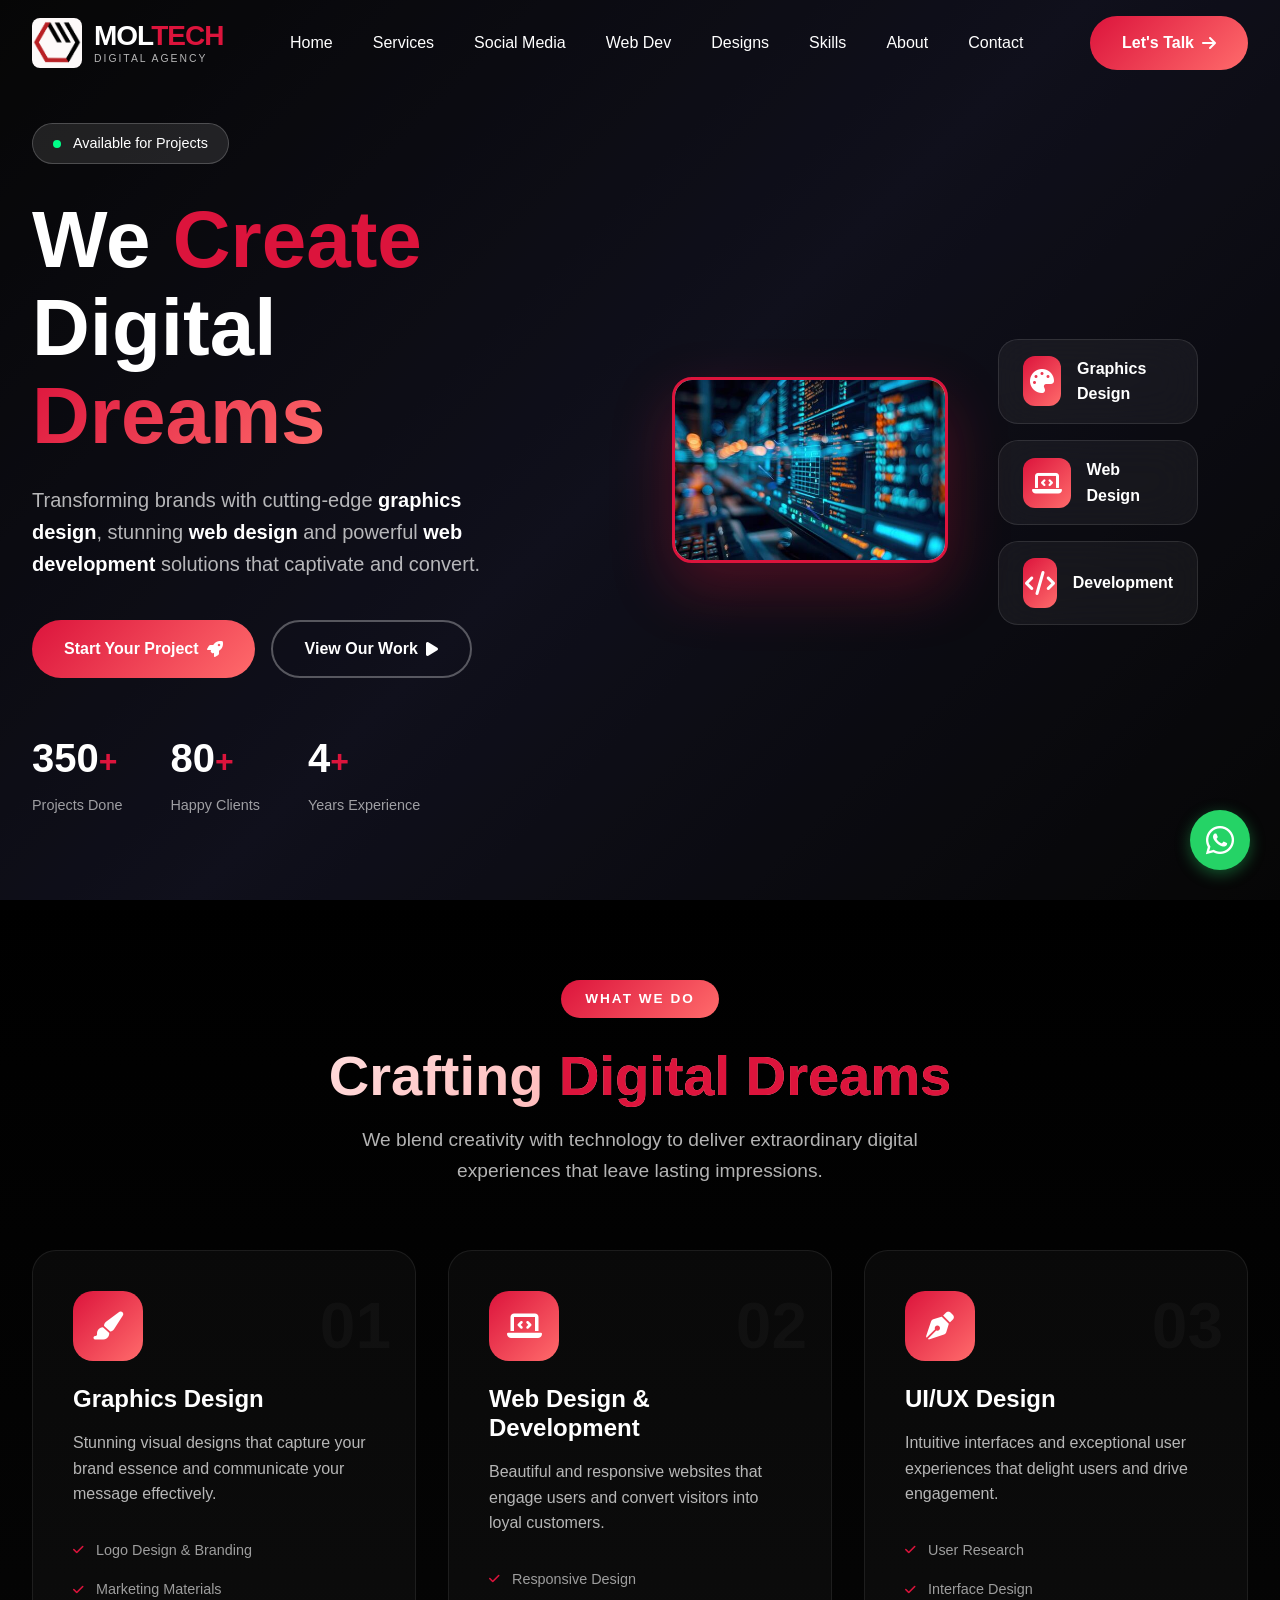
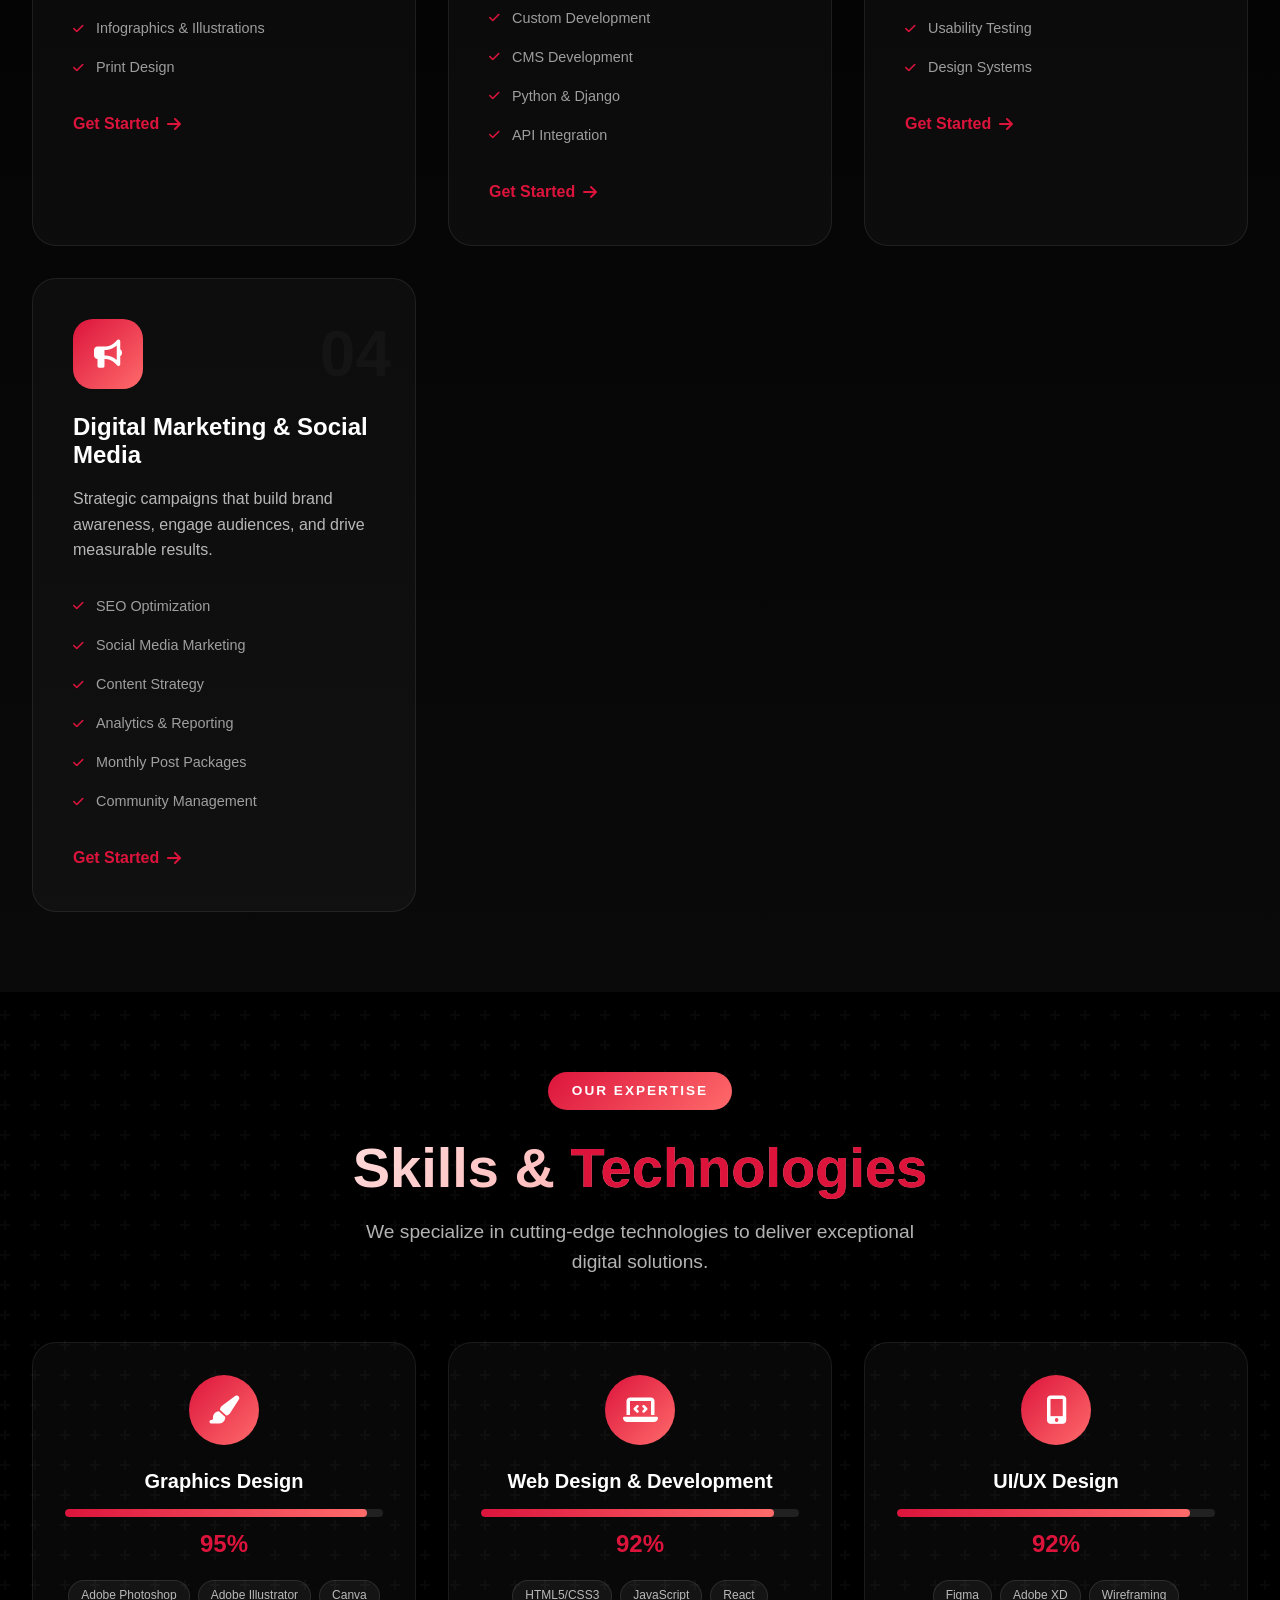
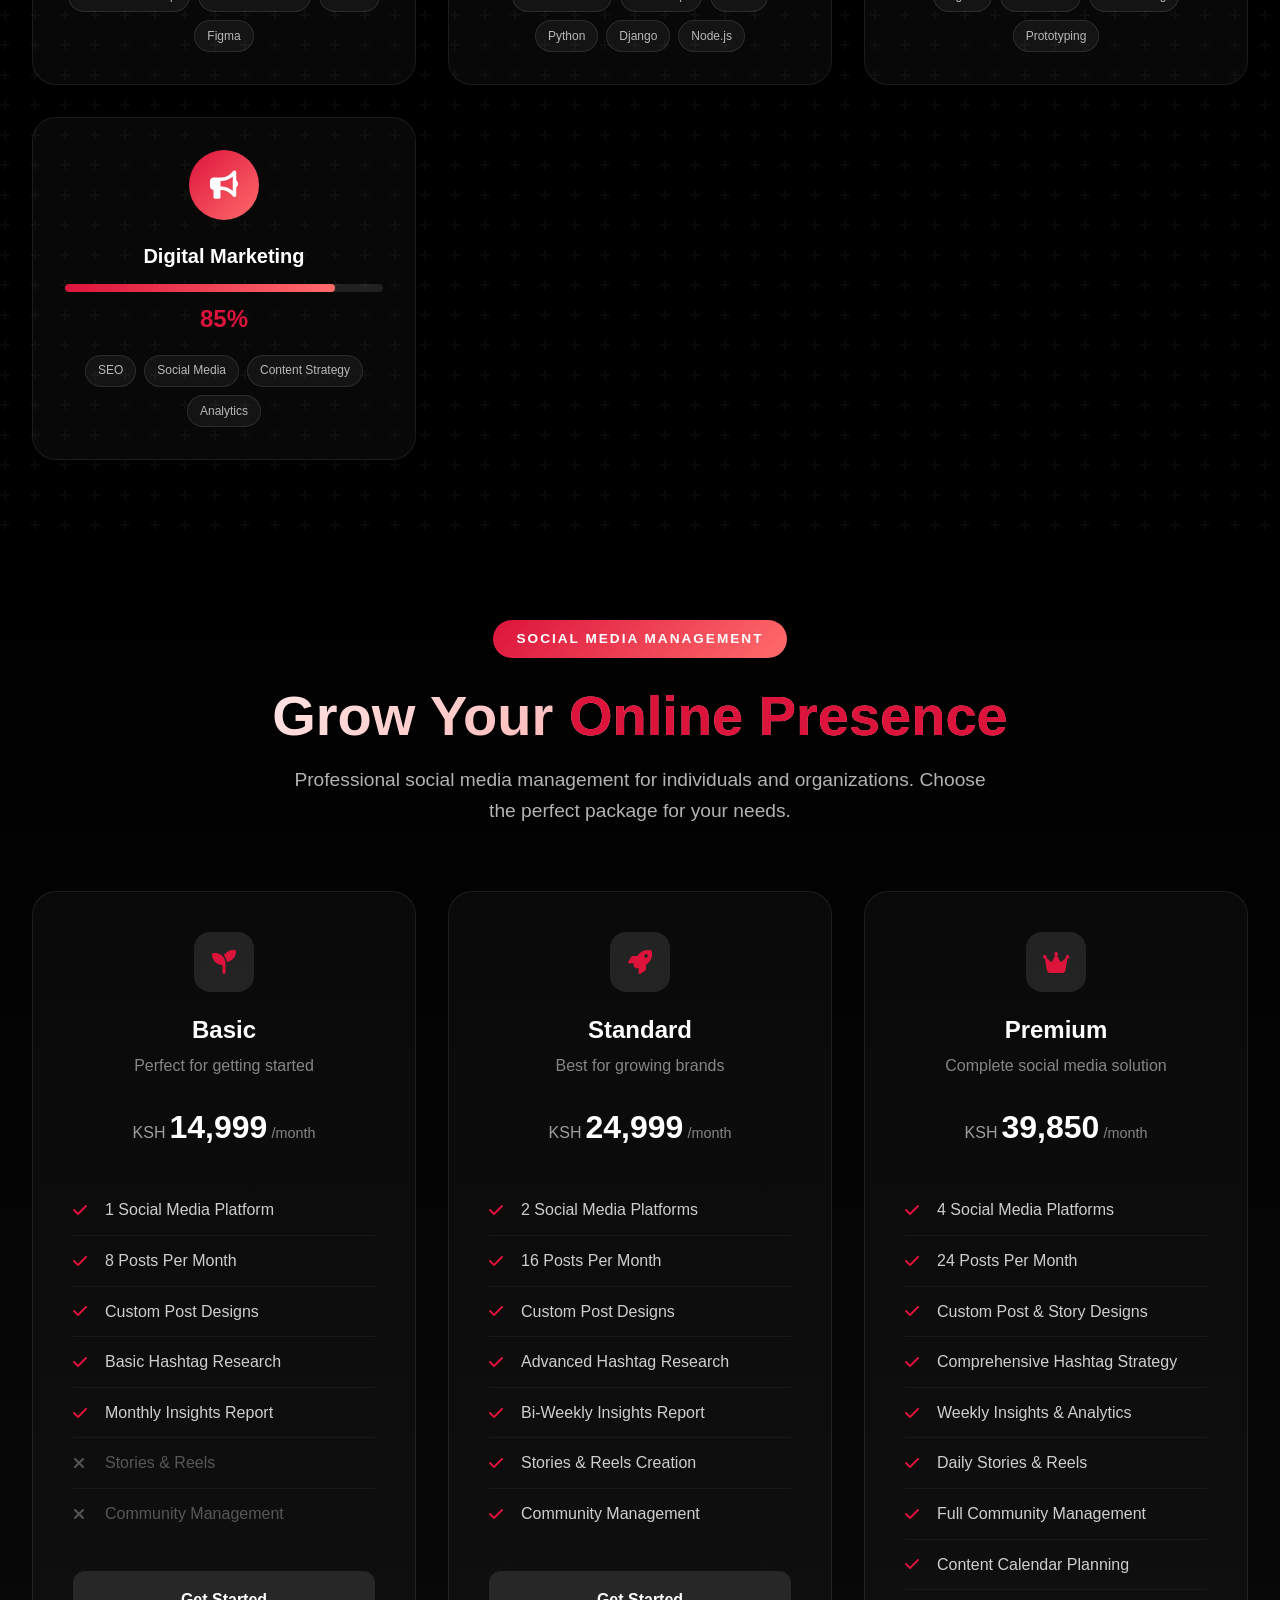
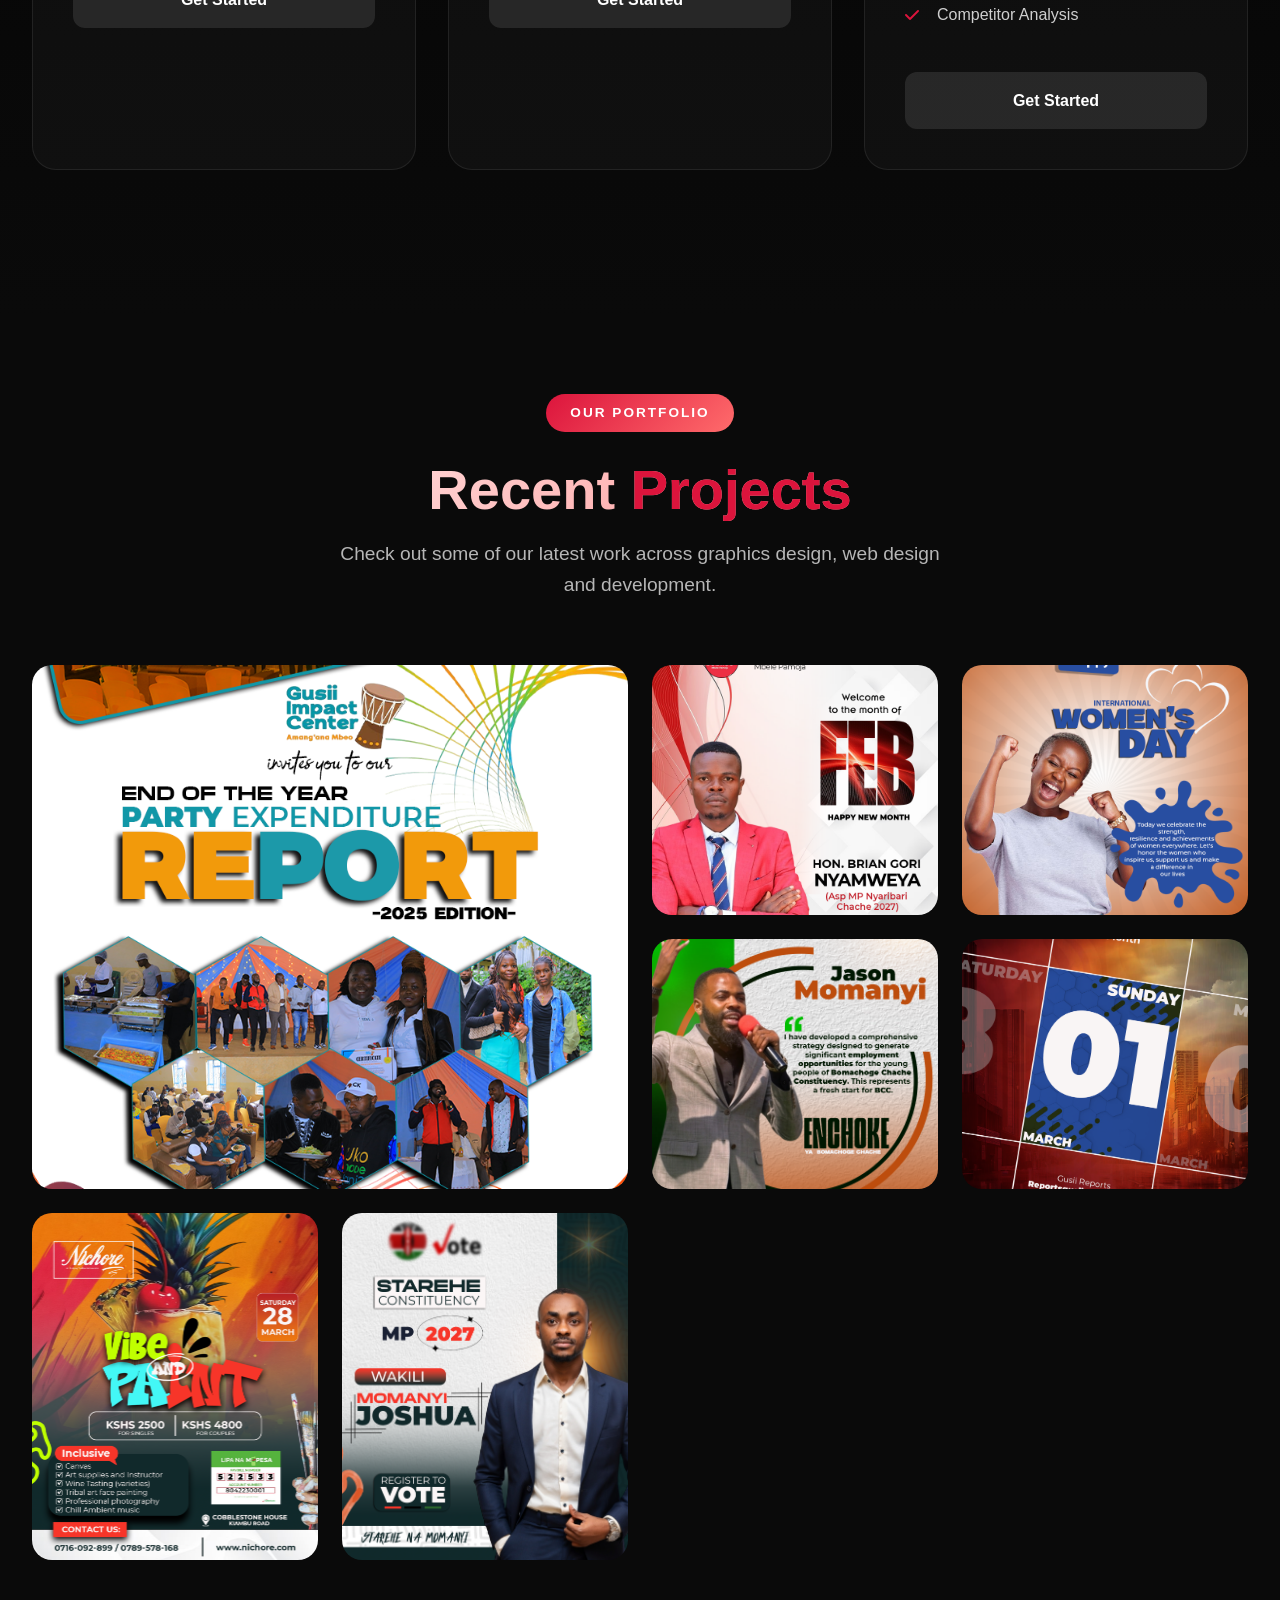
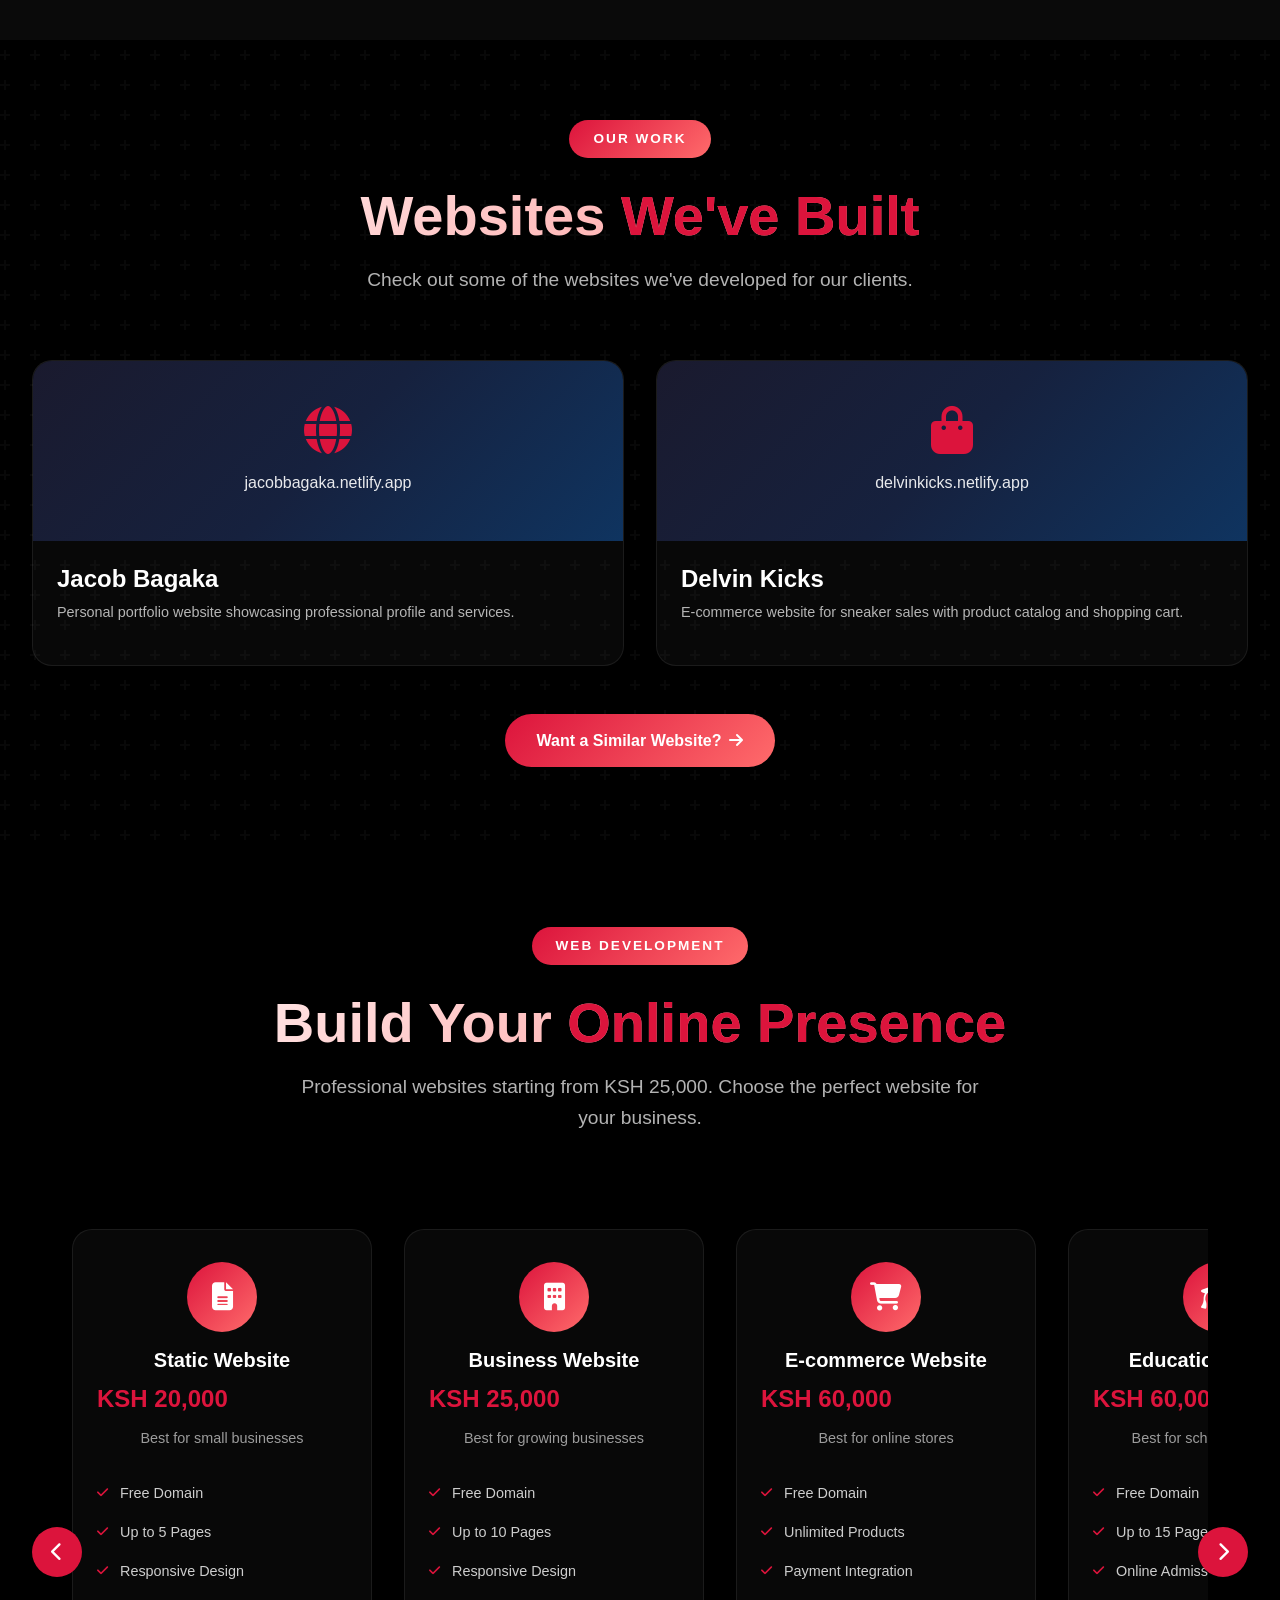
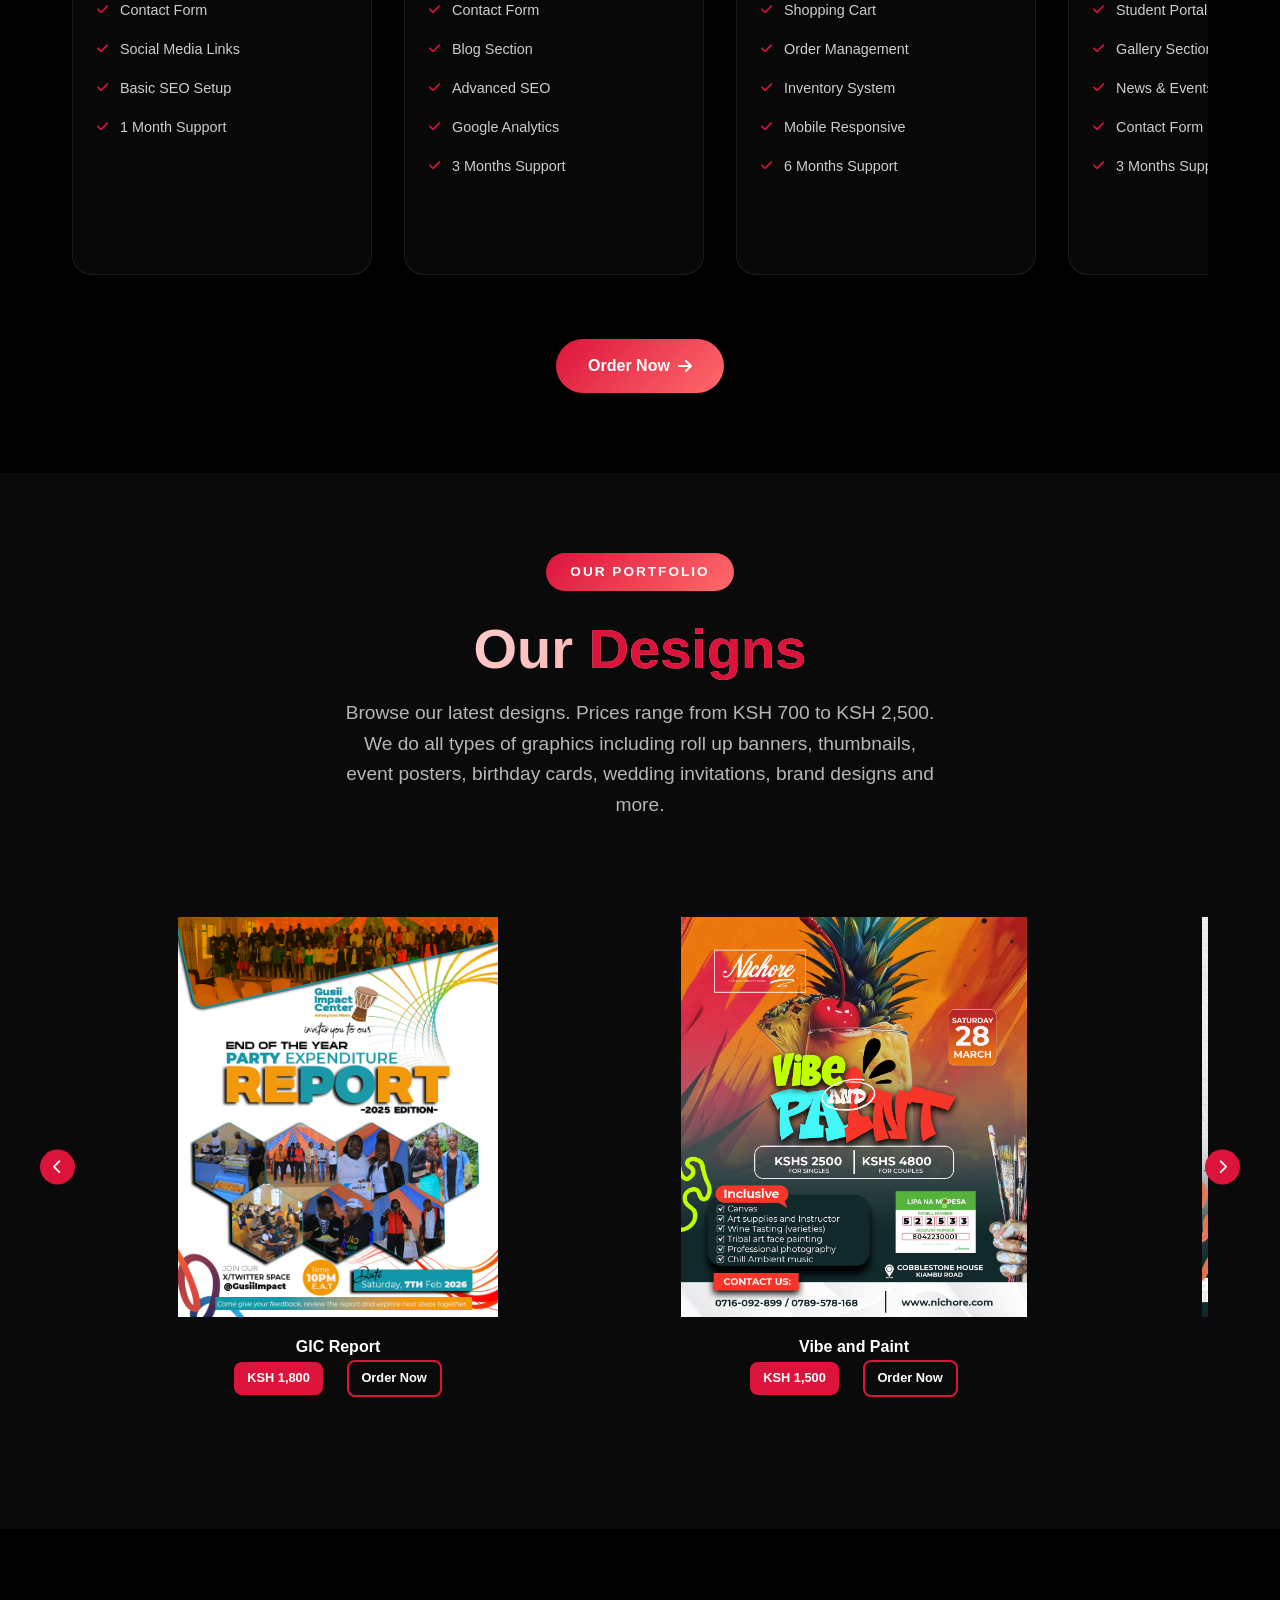
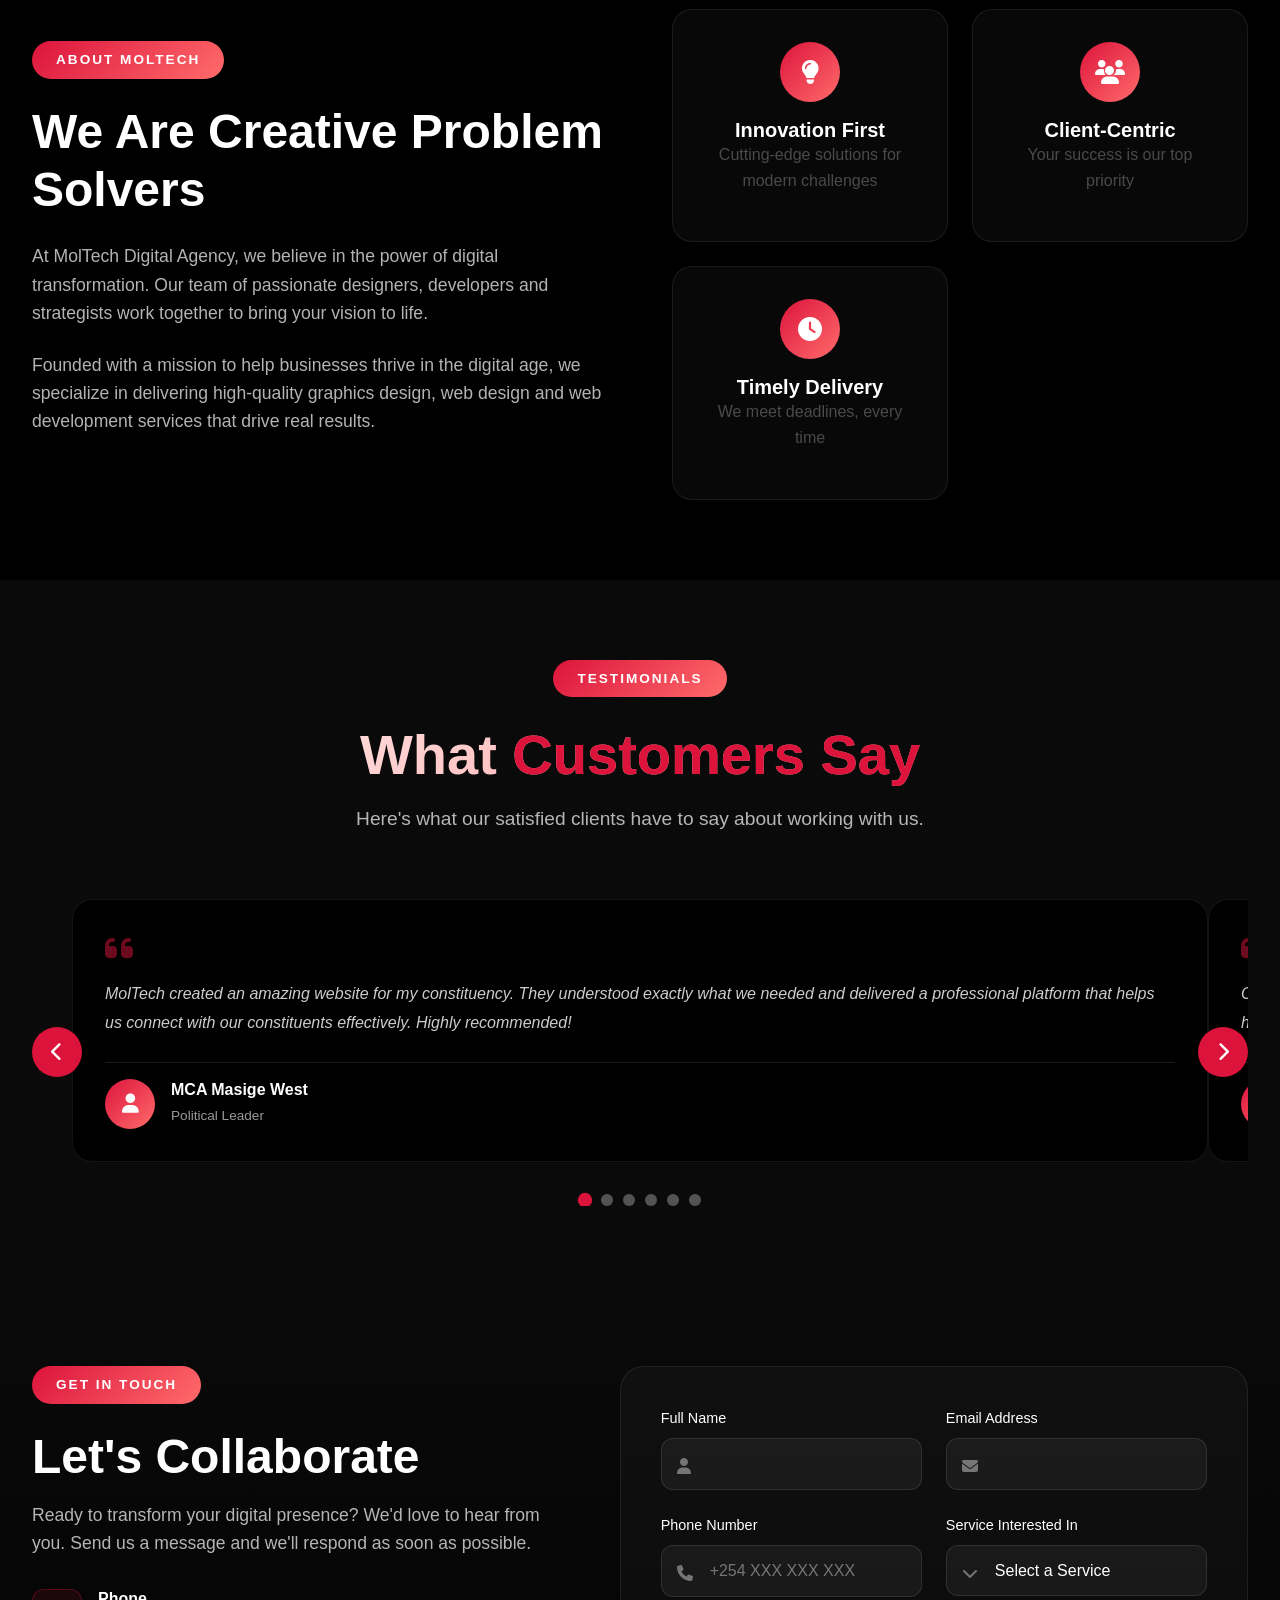
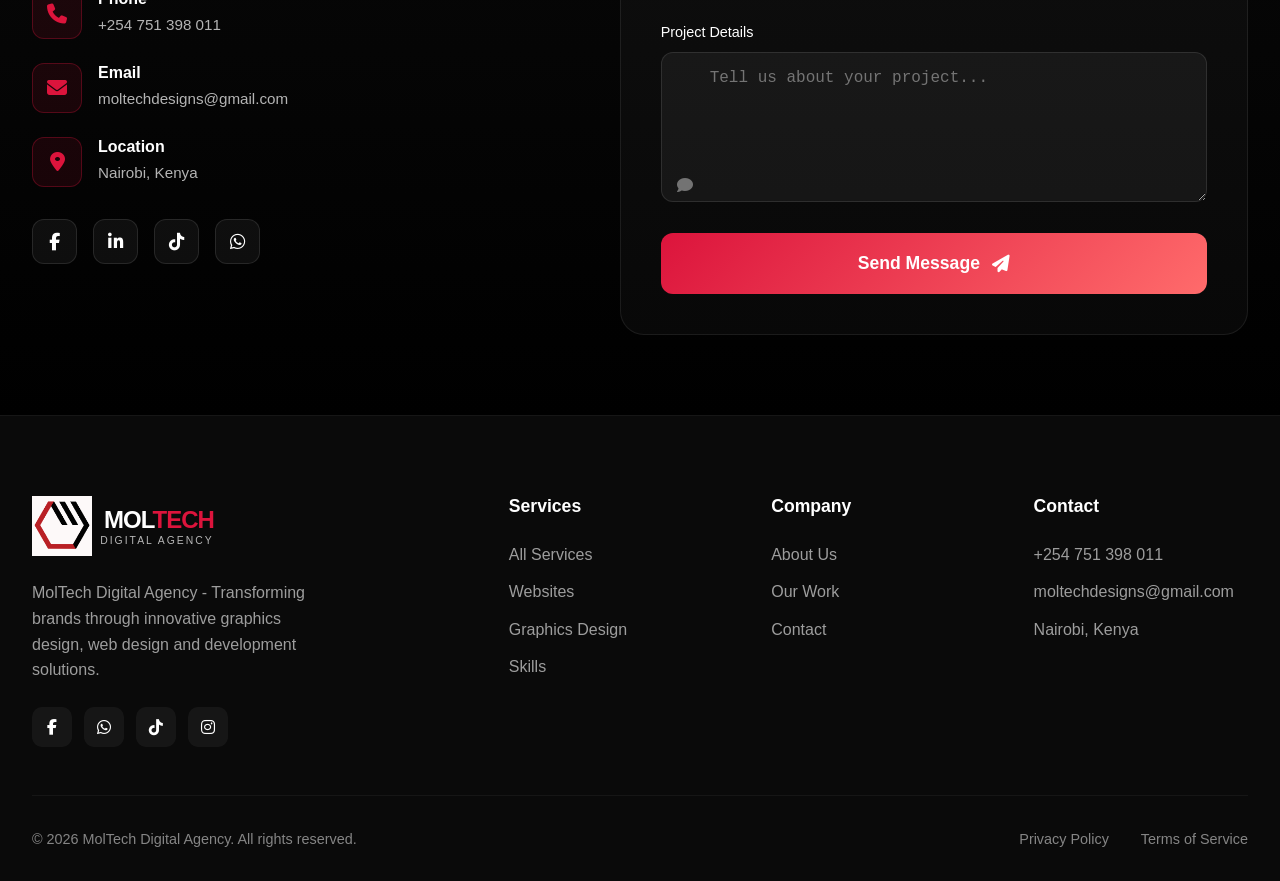
==== commit bce28453: "Update index.html" ====
--- a/index.html
+++ b/index.html
@@ -157,7 +157,7 @@
                     </div>
                     <div class="service-number">02</div>
                     <h3>Web Design & Development</h3>
-                    <p>Beautiful, responsive websites that engage users and convert visitors into loyal customers.</p>
+                    <p>Beautiful and responsive websites that engage users and convert visitors into loyal customers.</p>
                     <ul class="service-features">
                         <li><i class="fas fa-check"></i> Responsive Design</li>
                         <li><i class="fas fa-check"></i> Custom Development</li>
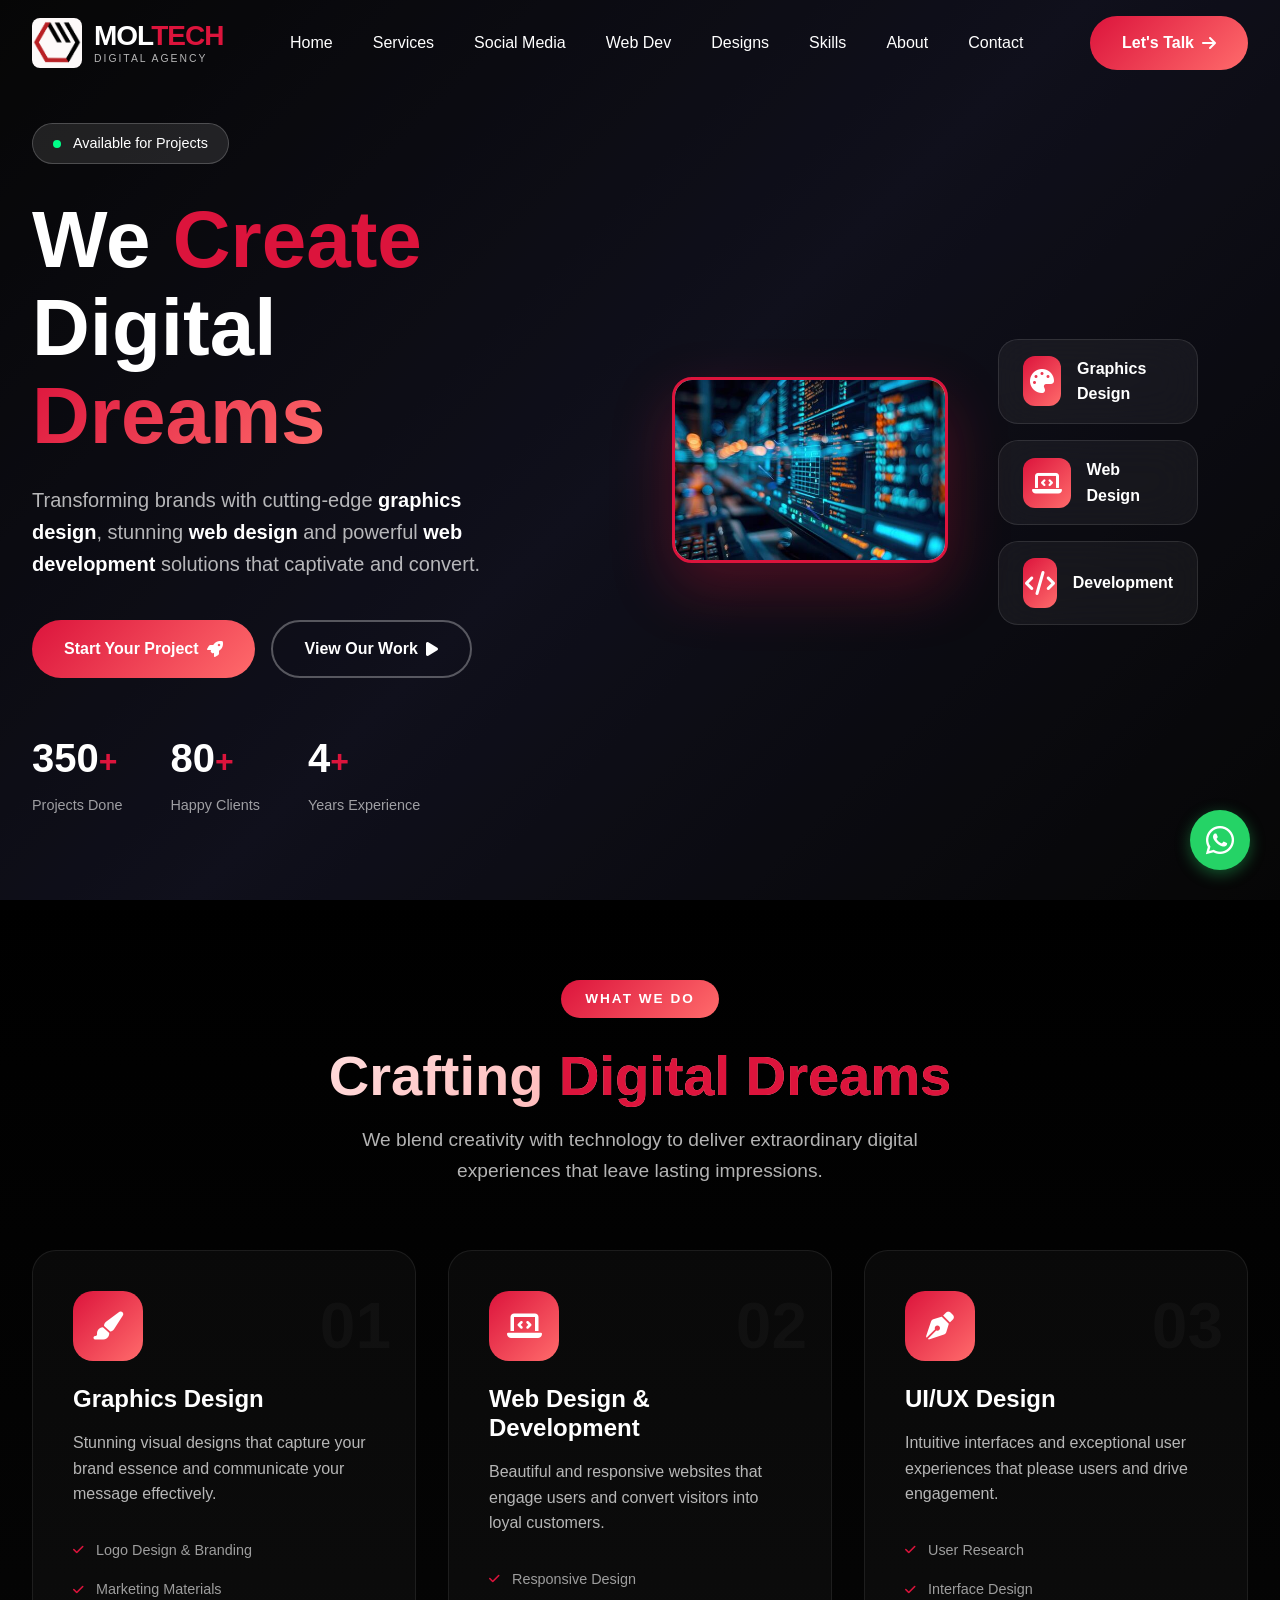
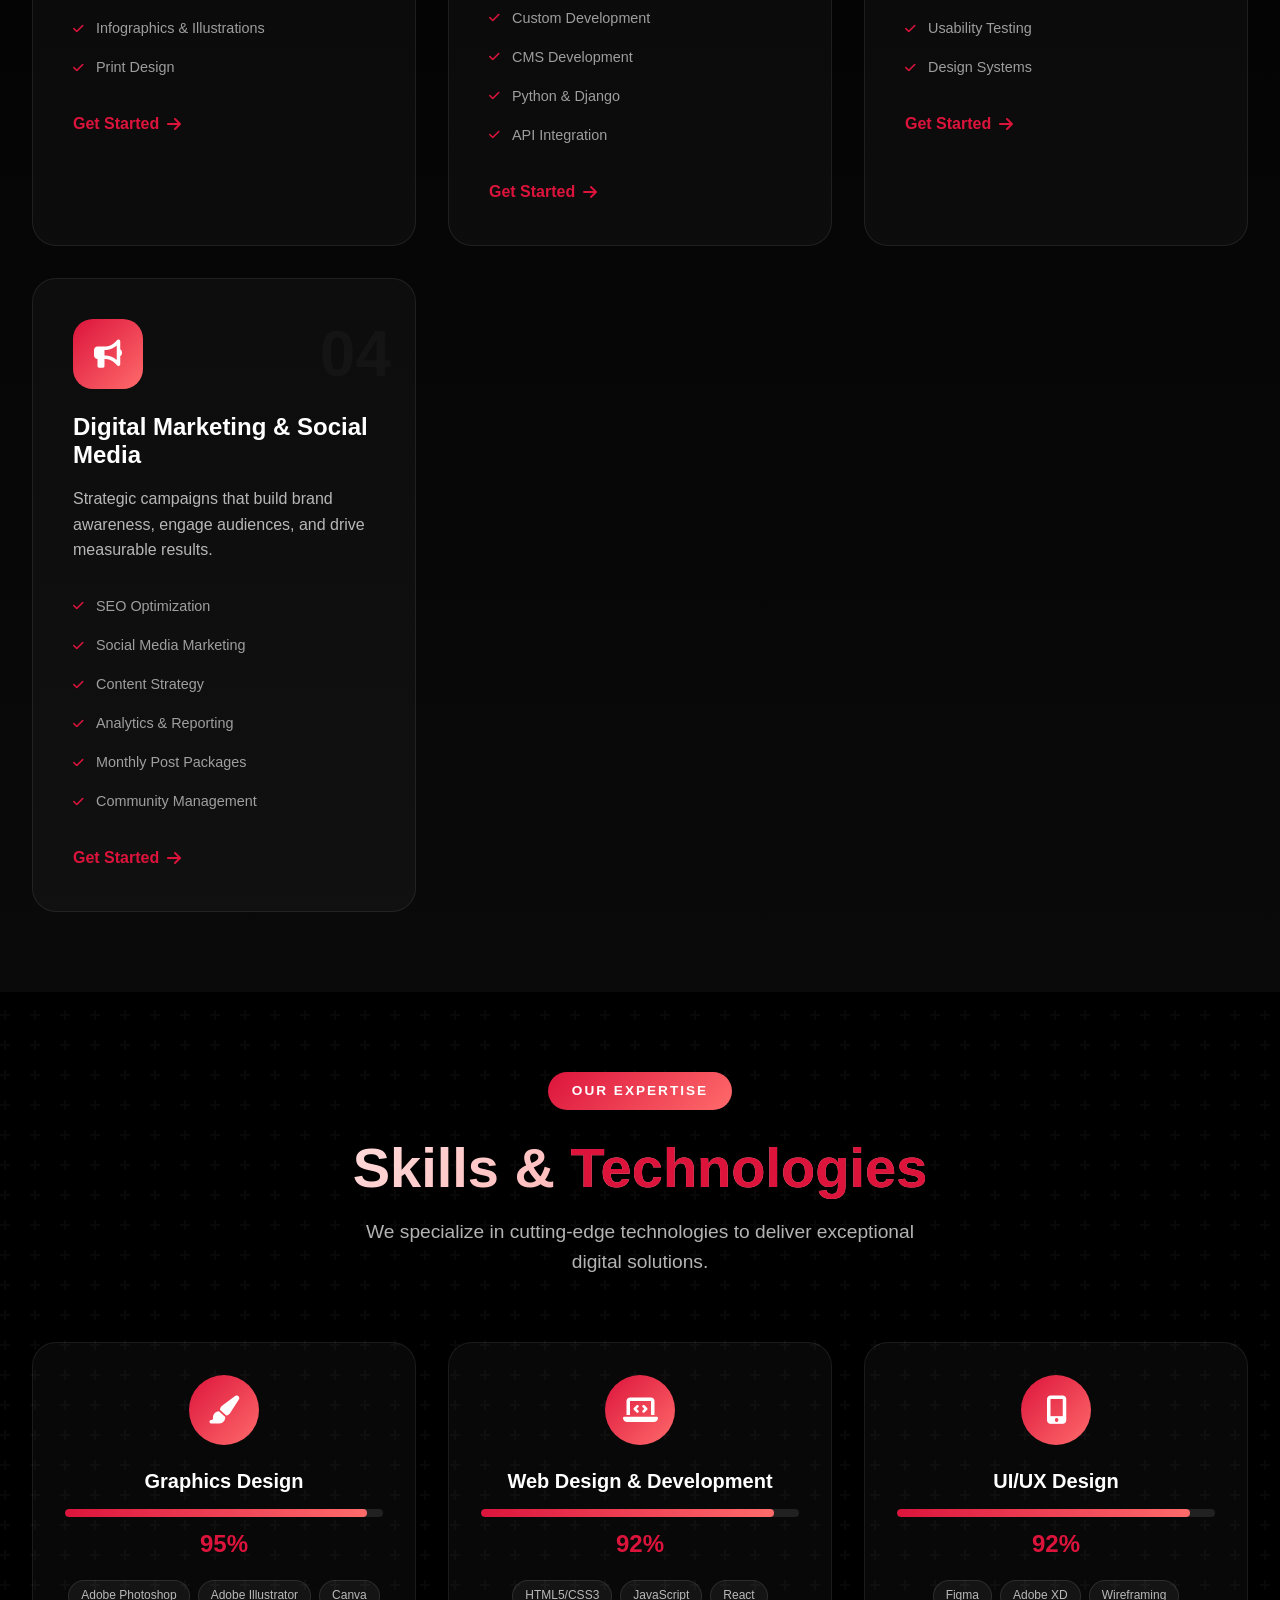
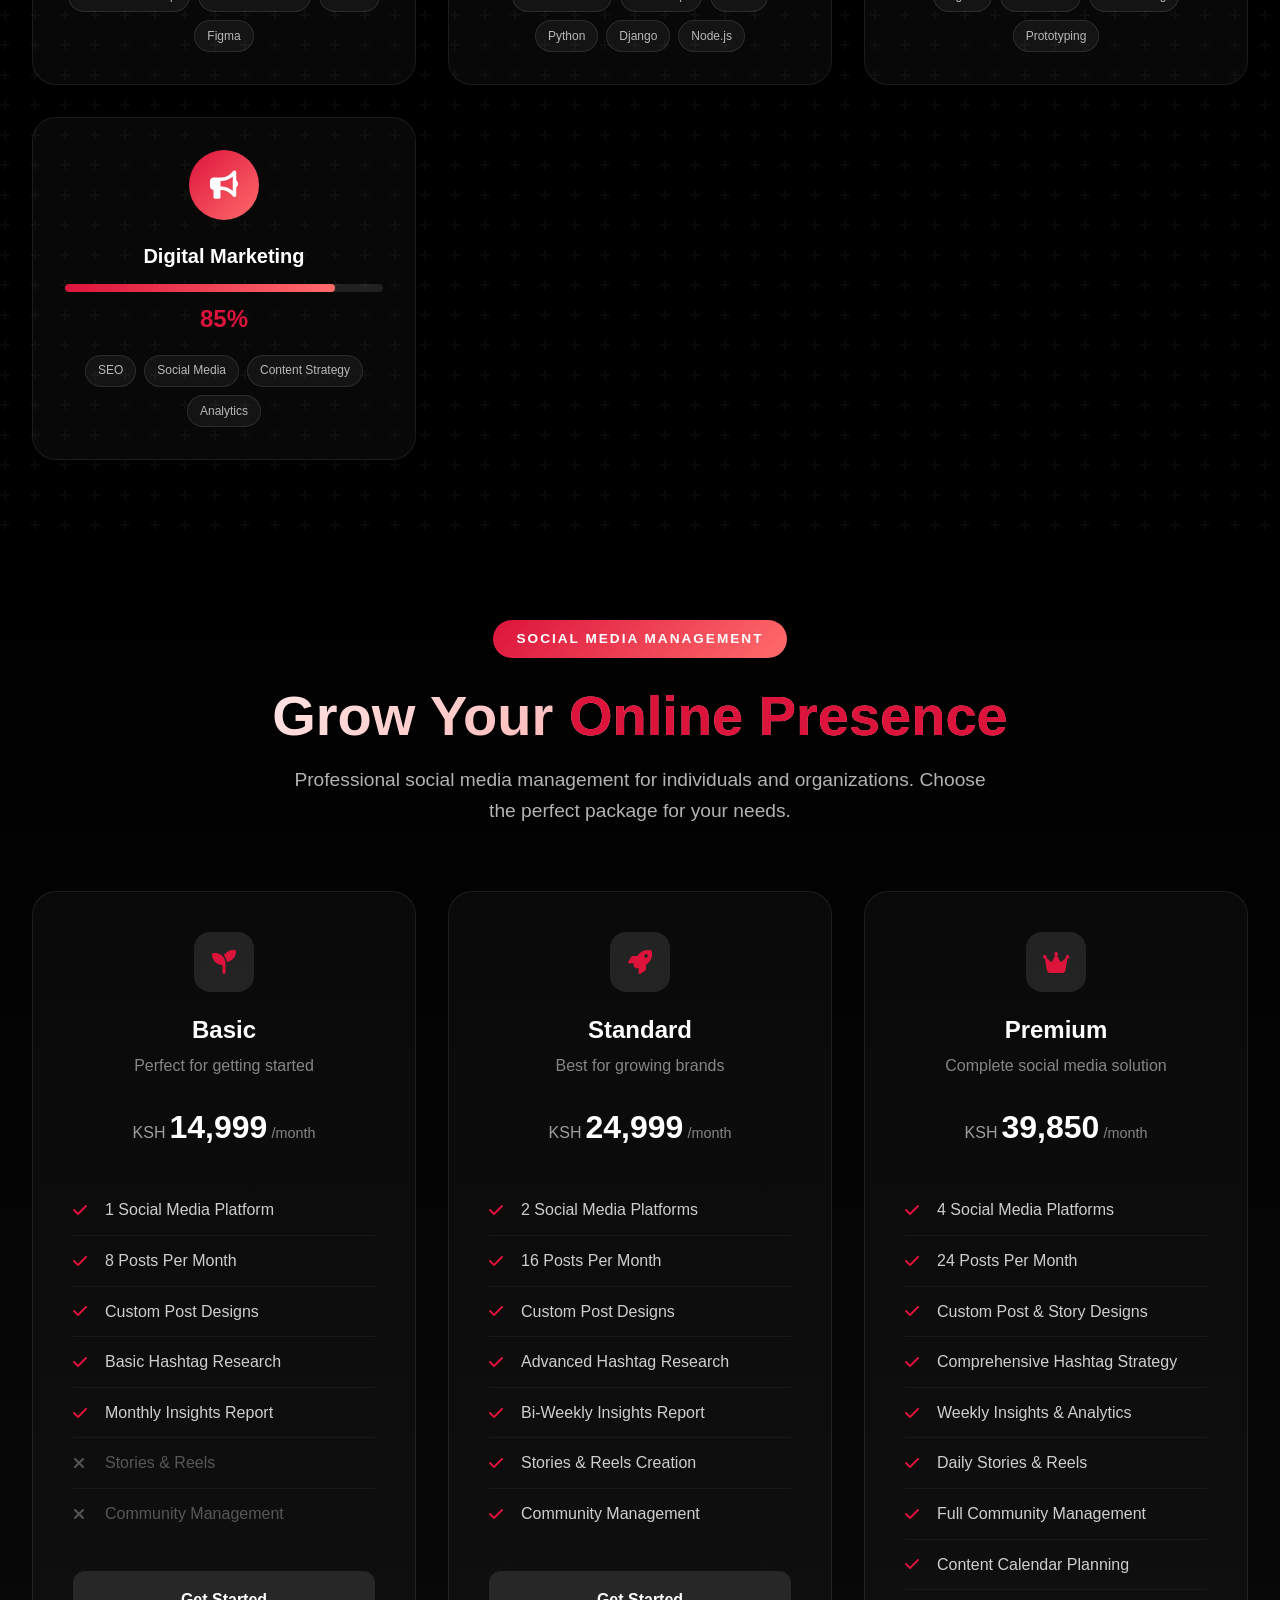
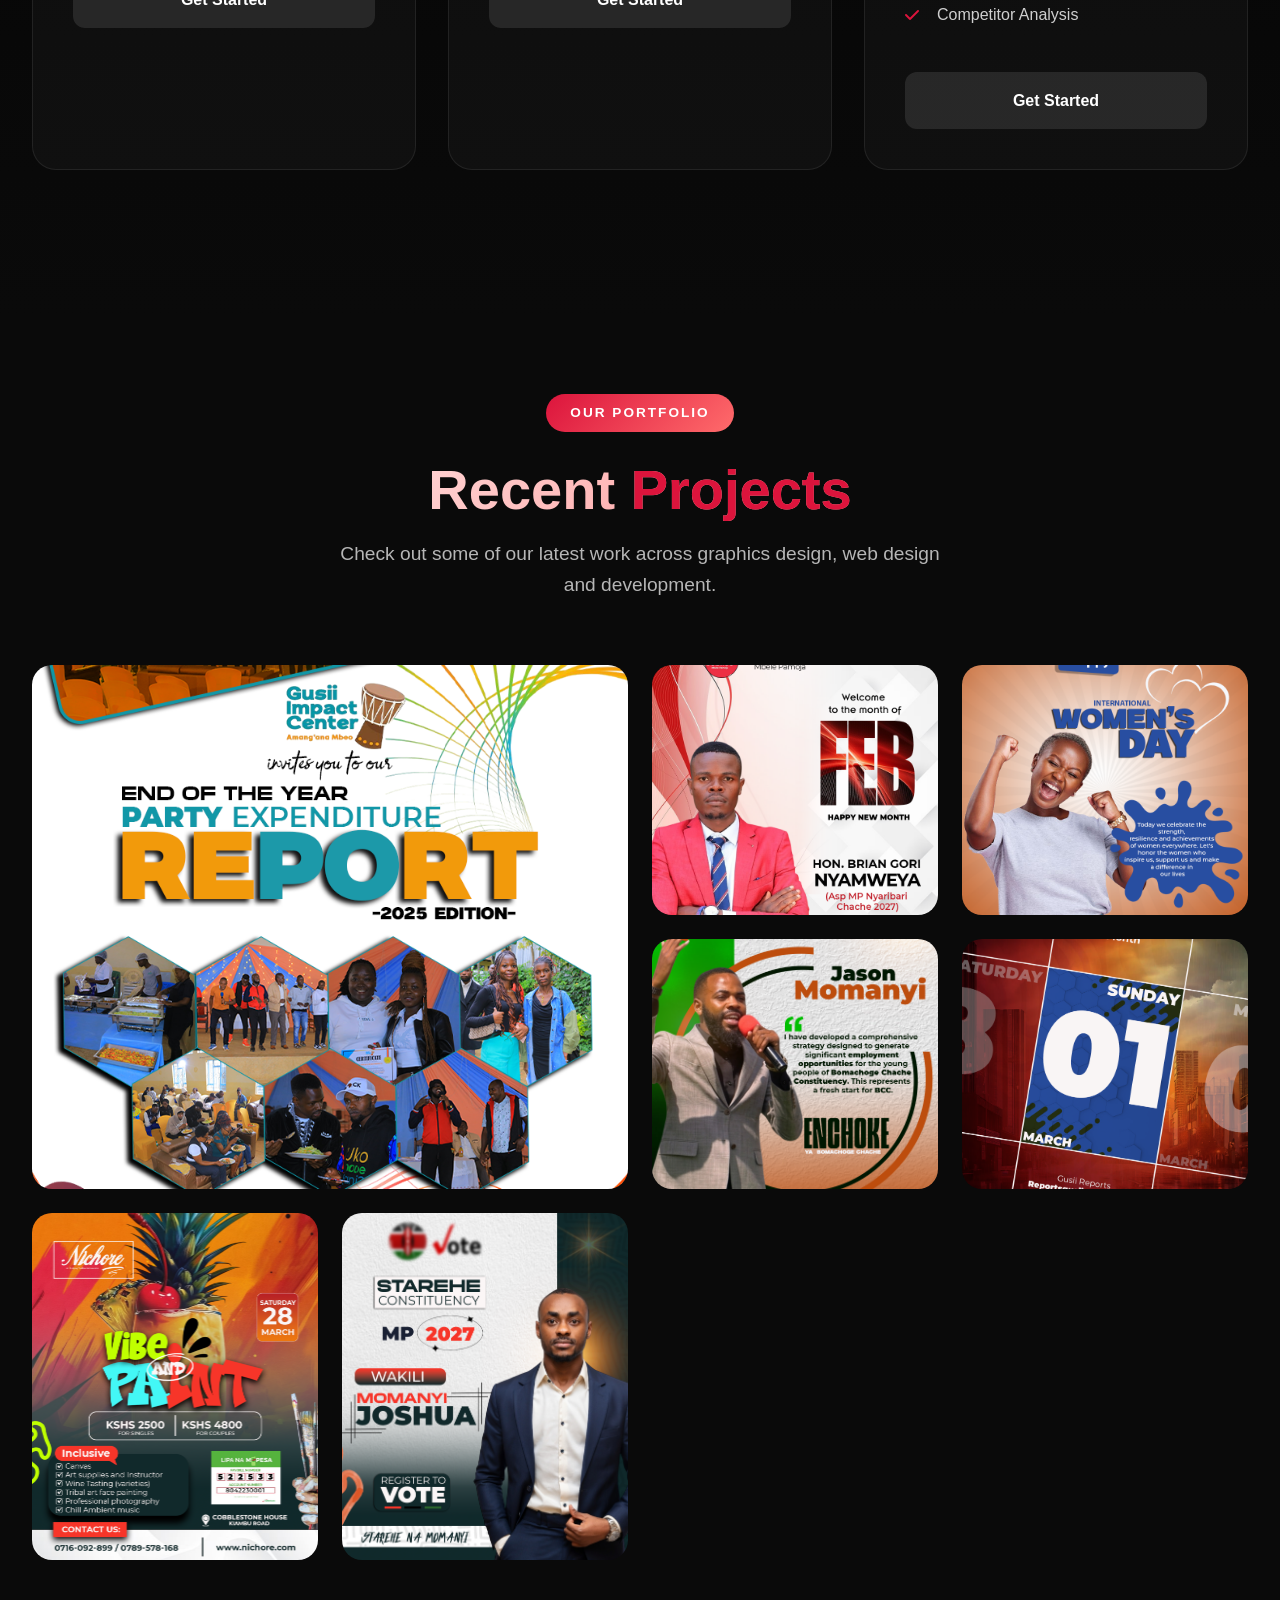
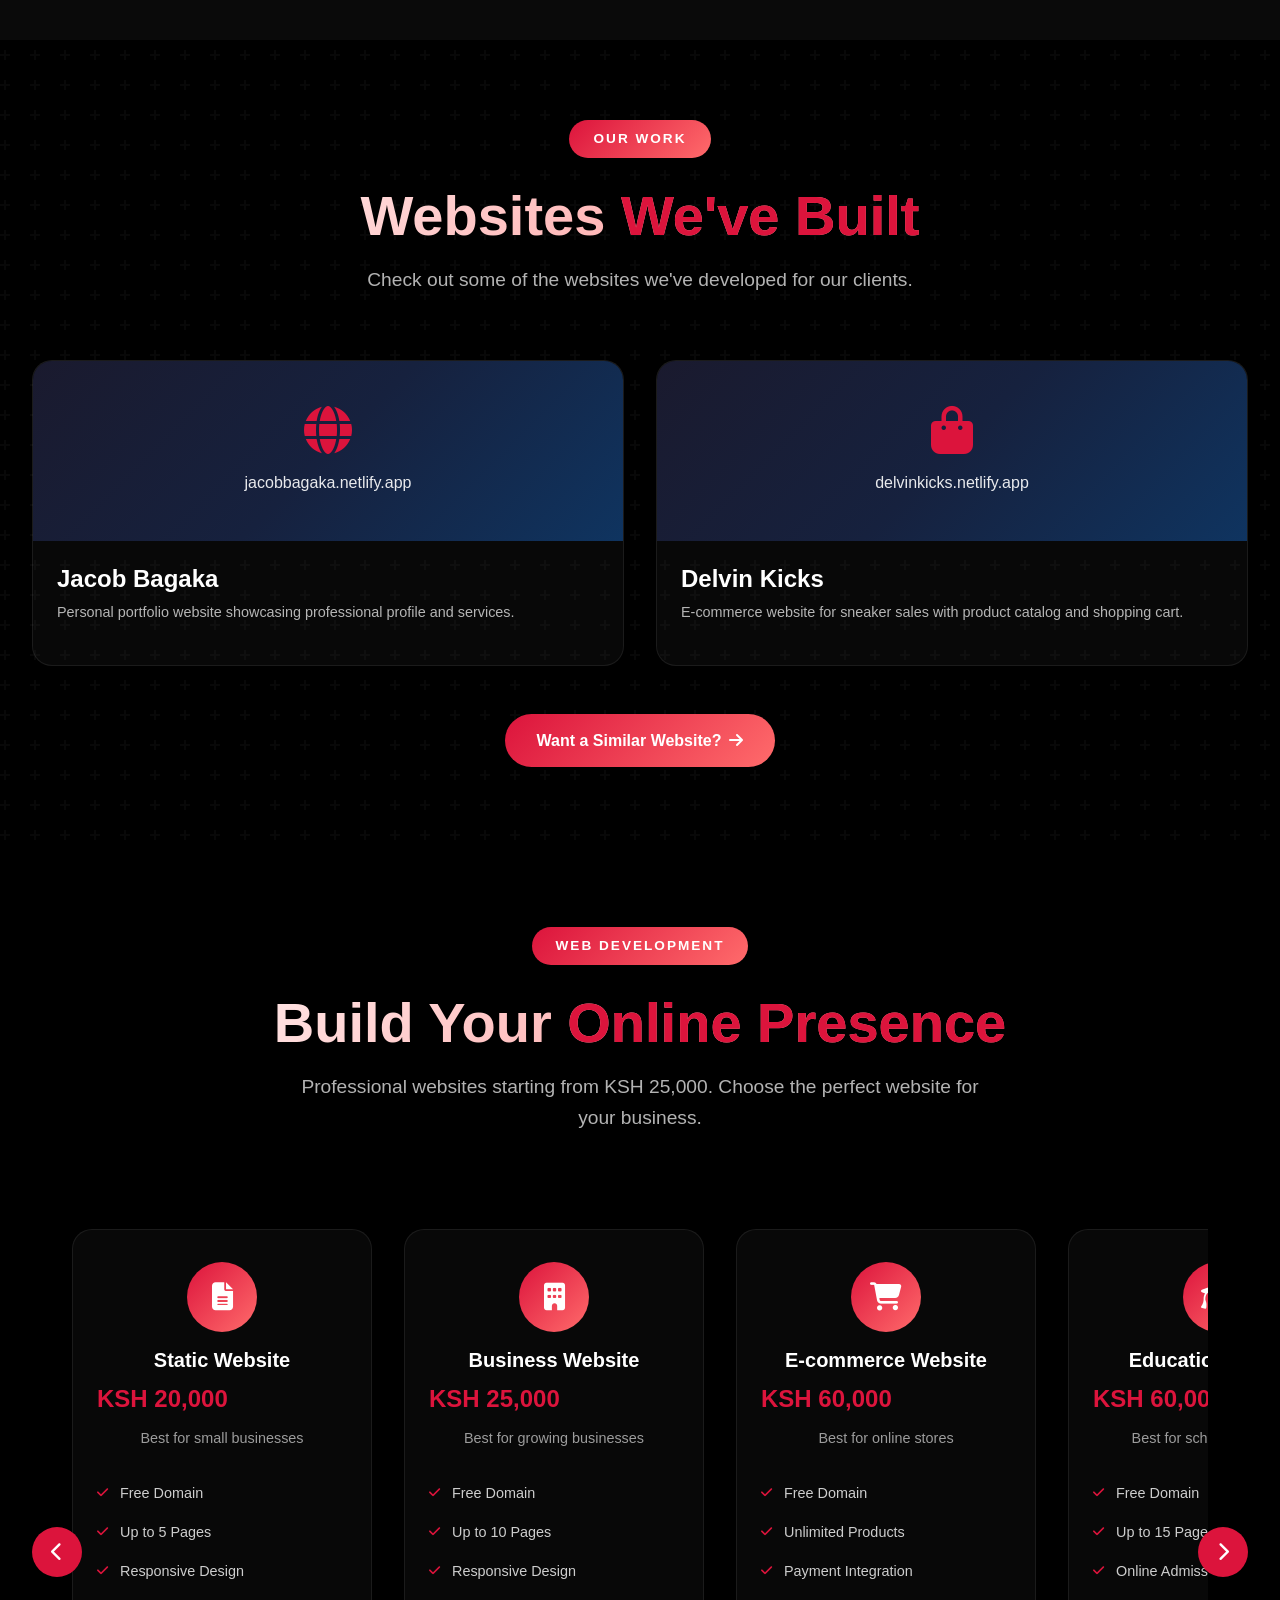
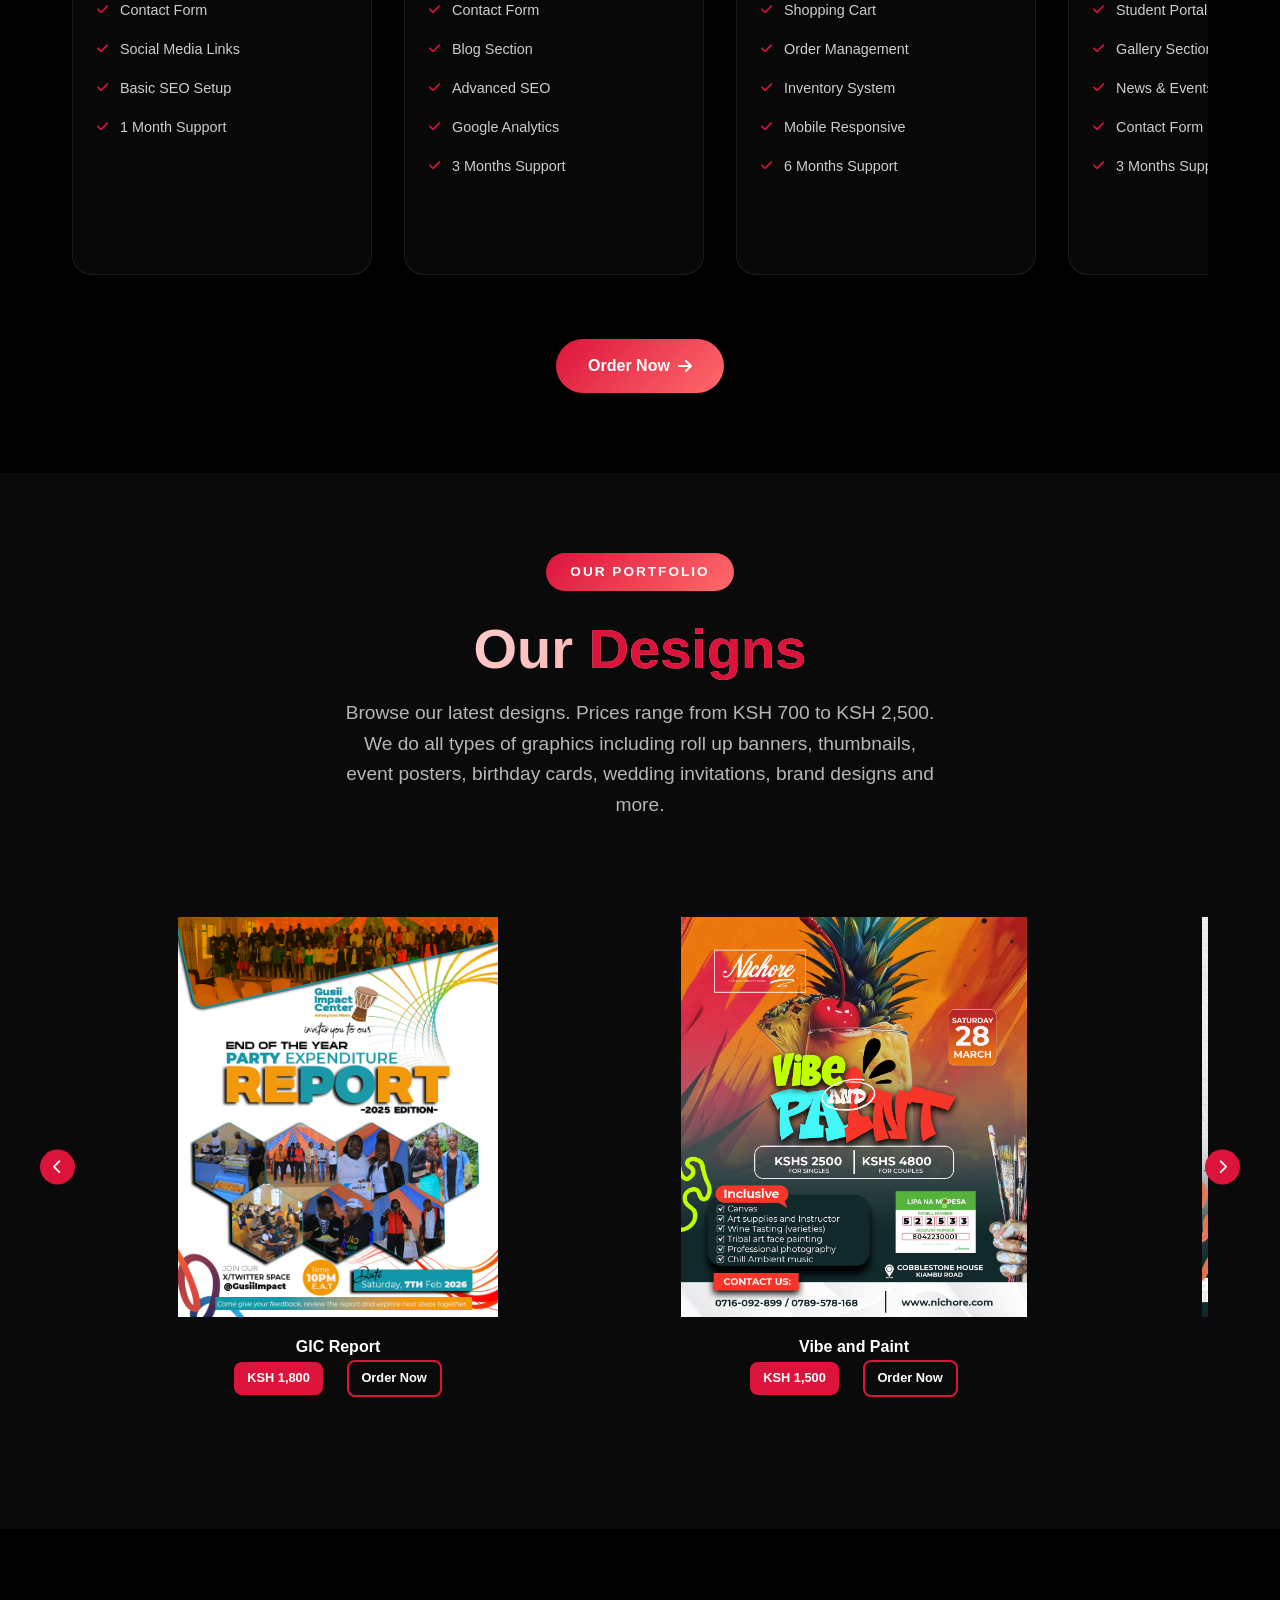
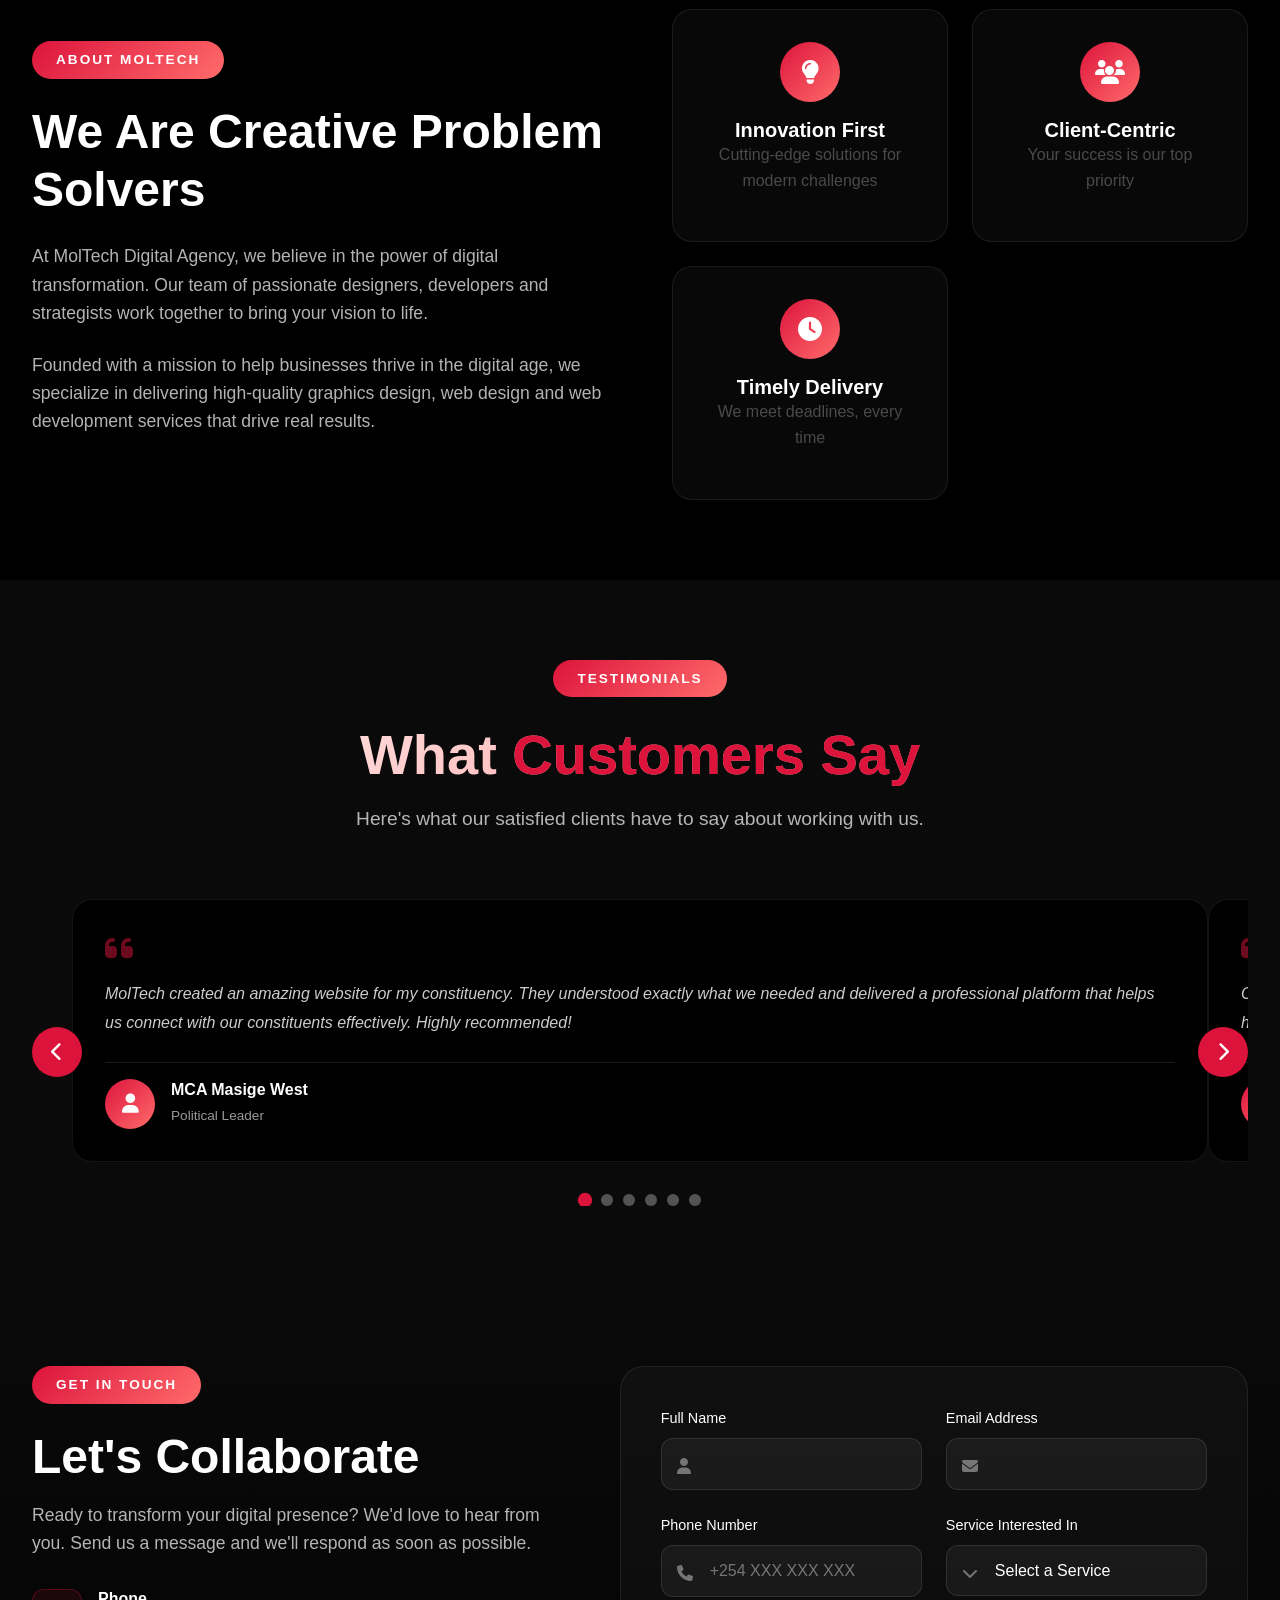
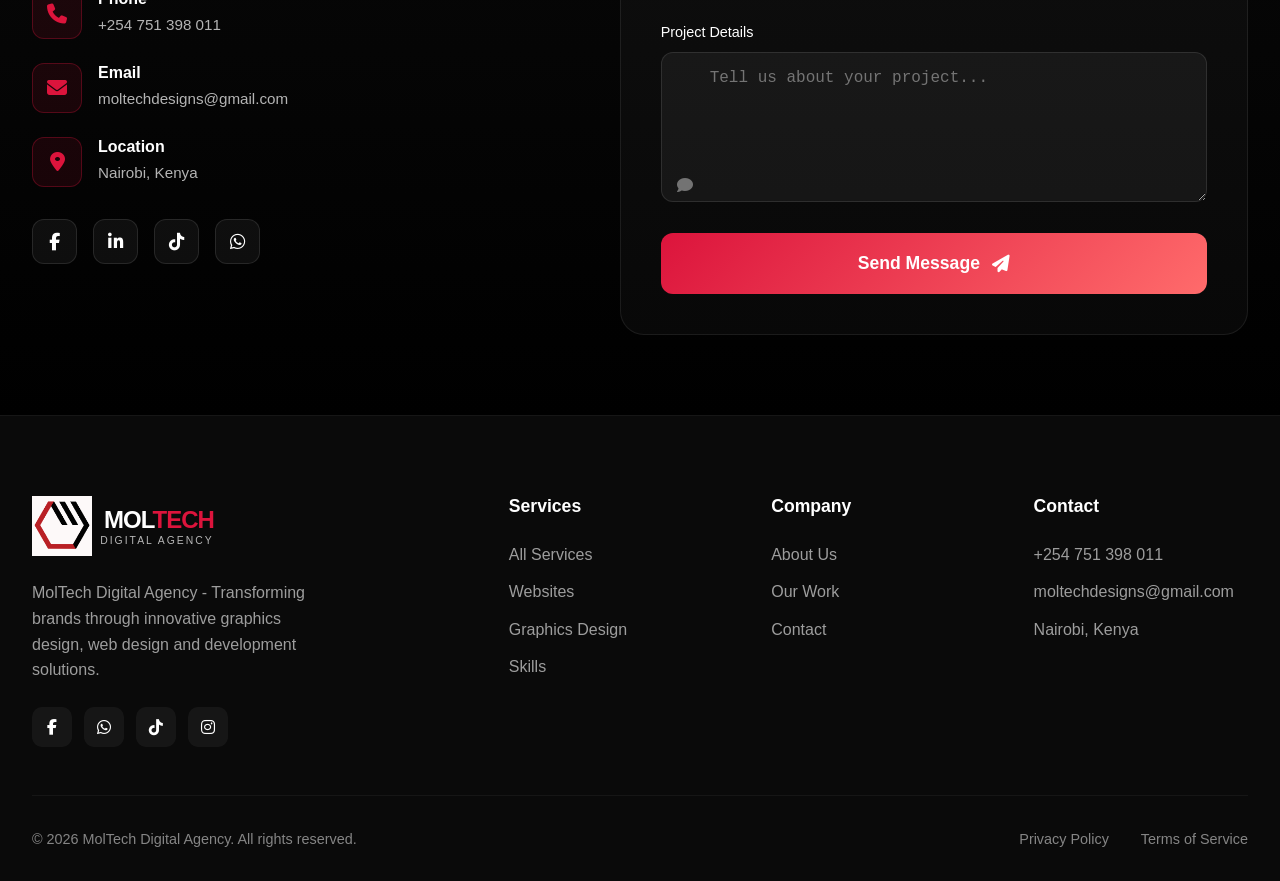
==== commit d7a51ab3: "Update print statement from 'Hello' to 'Goodbye'" ====
--- a/index.html
+++ b/index.html
@@ -174,7 +174,7 @@
                     </div>
                     <div class="service-number">03</div>
                     <h3>UI/UX Design</h3>
-                    <p>Intuitive interfaces and exceptional user experiences that delight users and drive engagement.</p>
+                    <p>Intuitive interfaces and exceptional user experiences that please users and drive engagement.</p>
                     <ul class="service-features">
                         <li><i class="fas fa-check"></i> User Research</li>
                         <li><i class="fas fa-check"></i> Interface Design</li>
